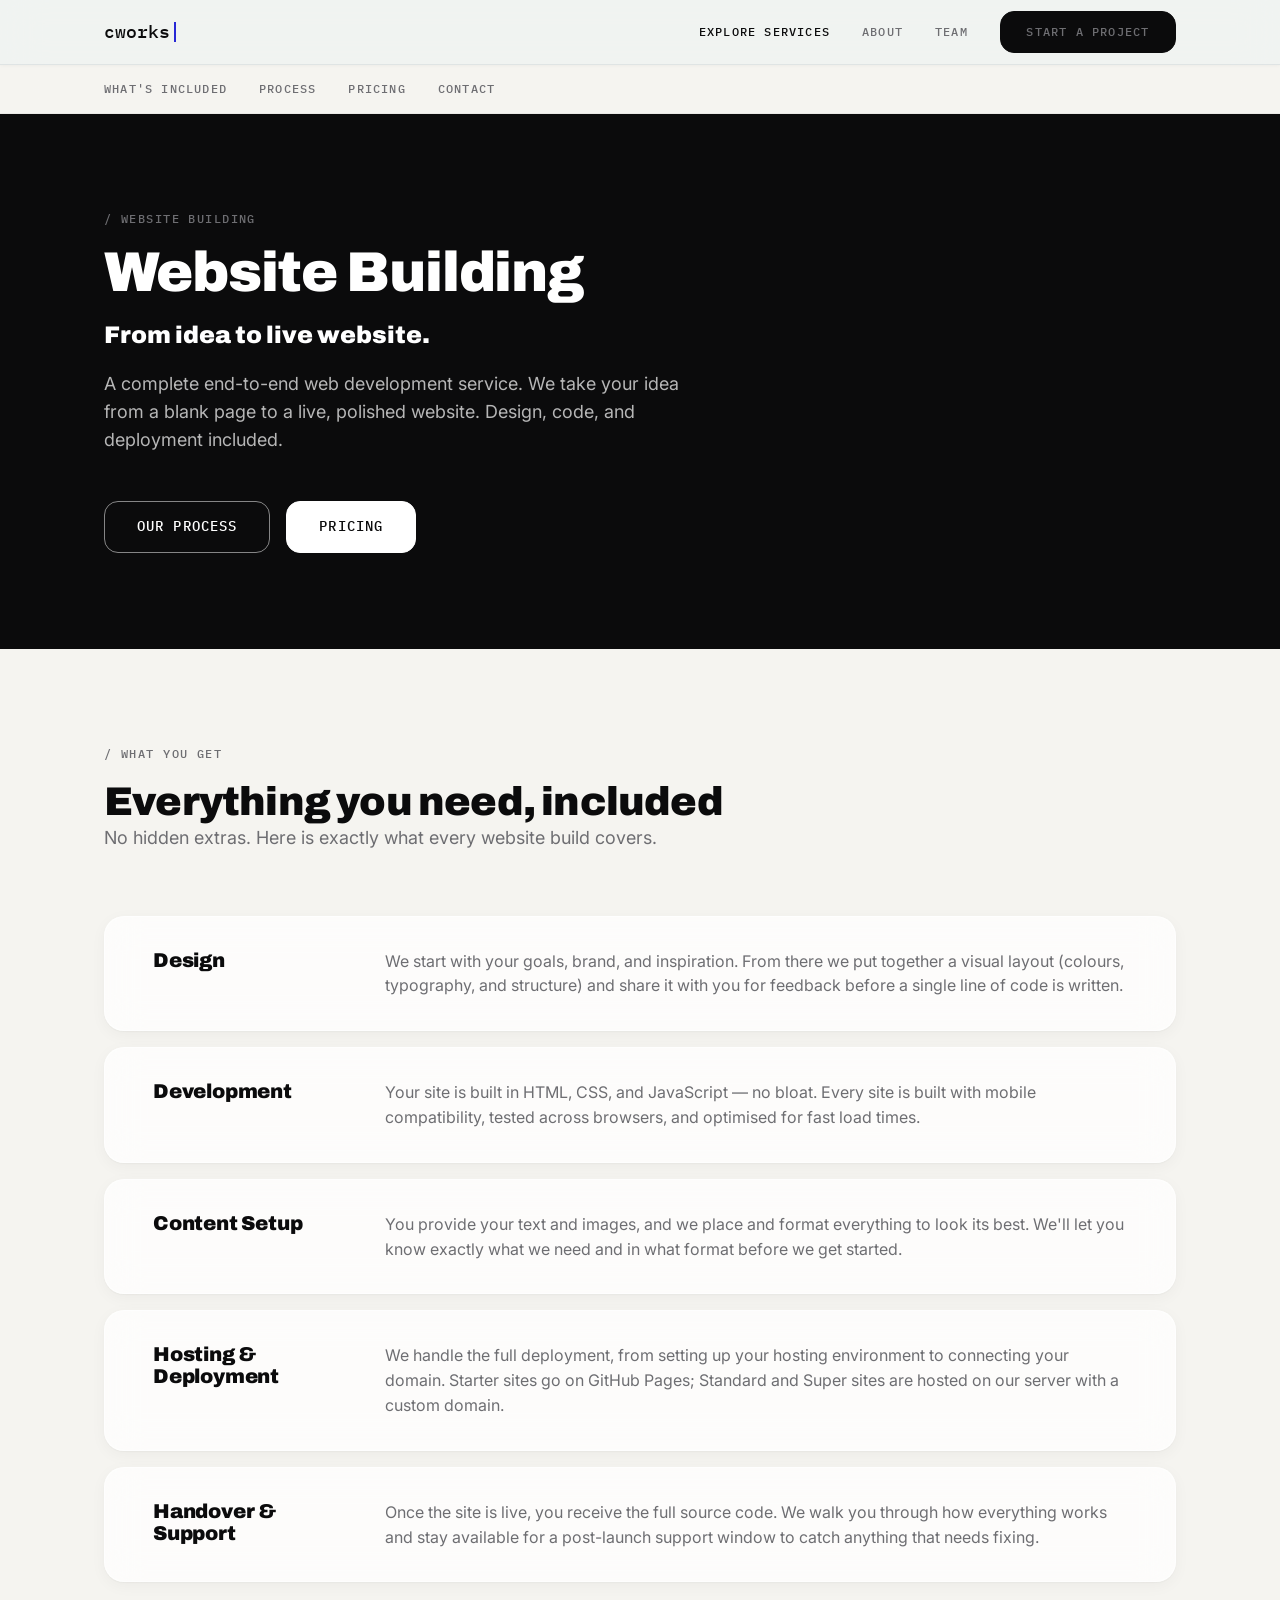
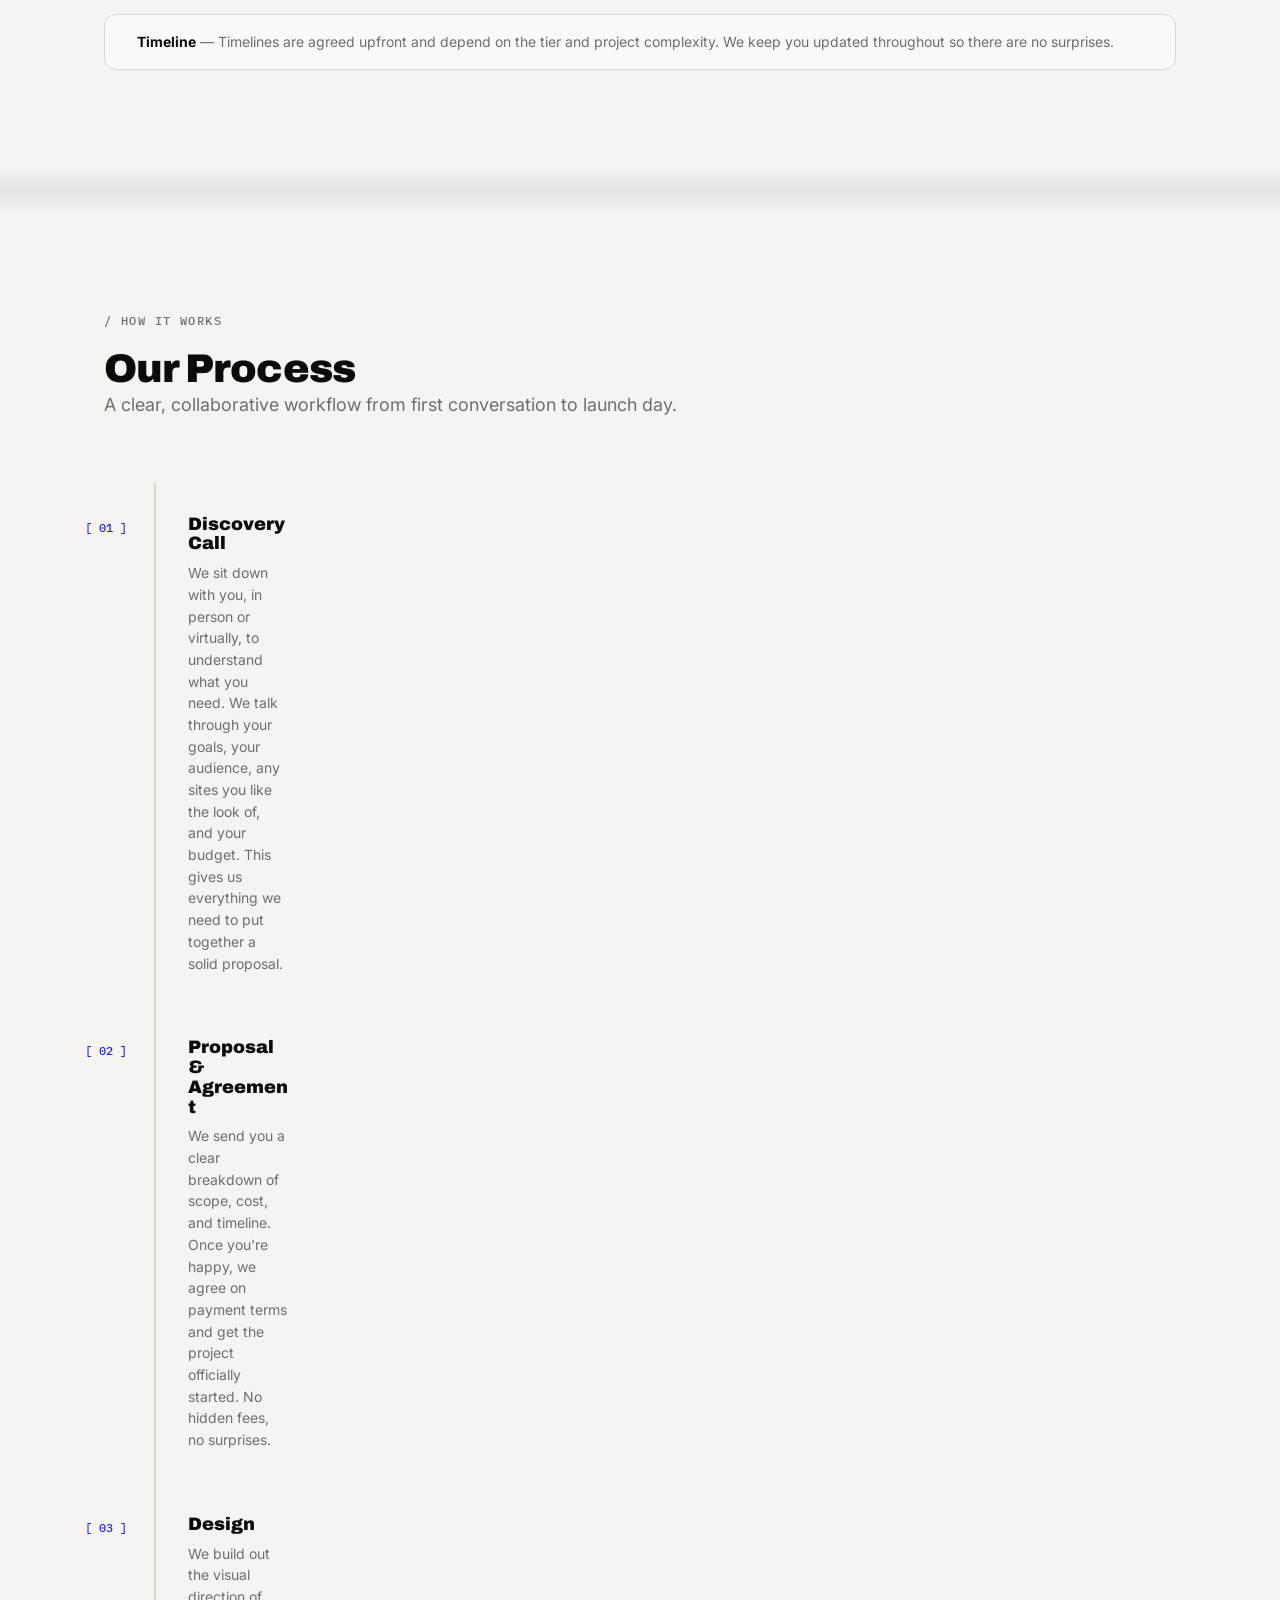
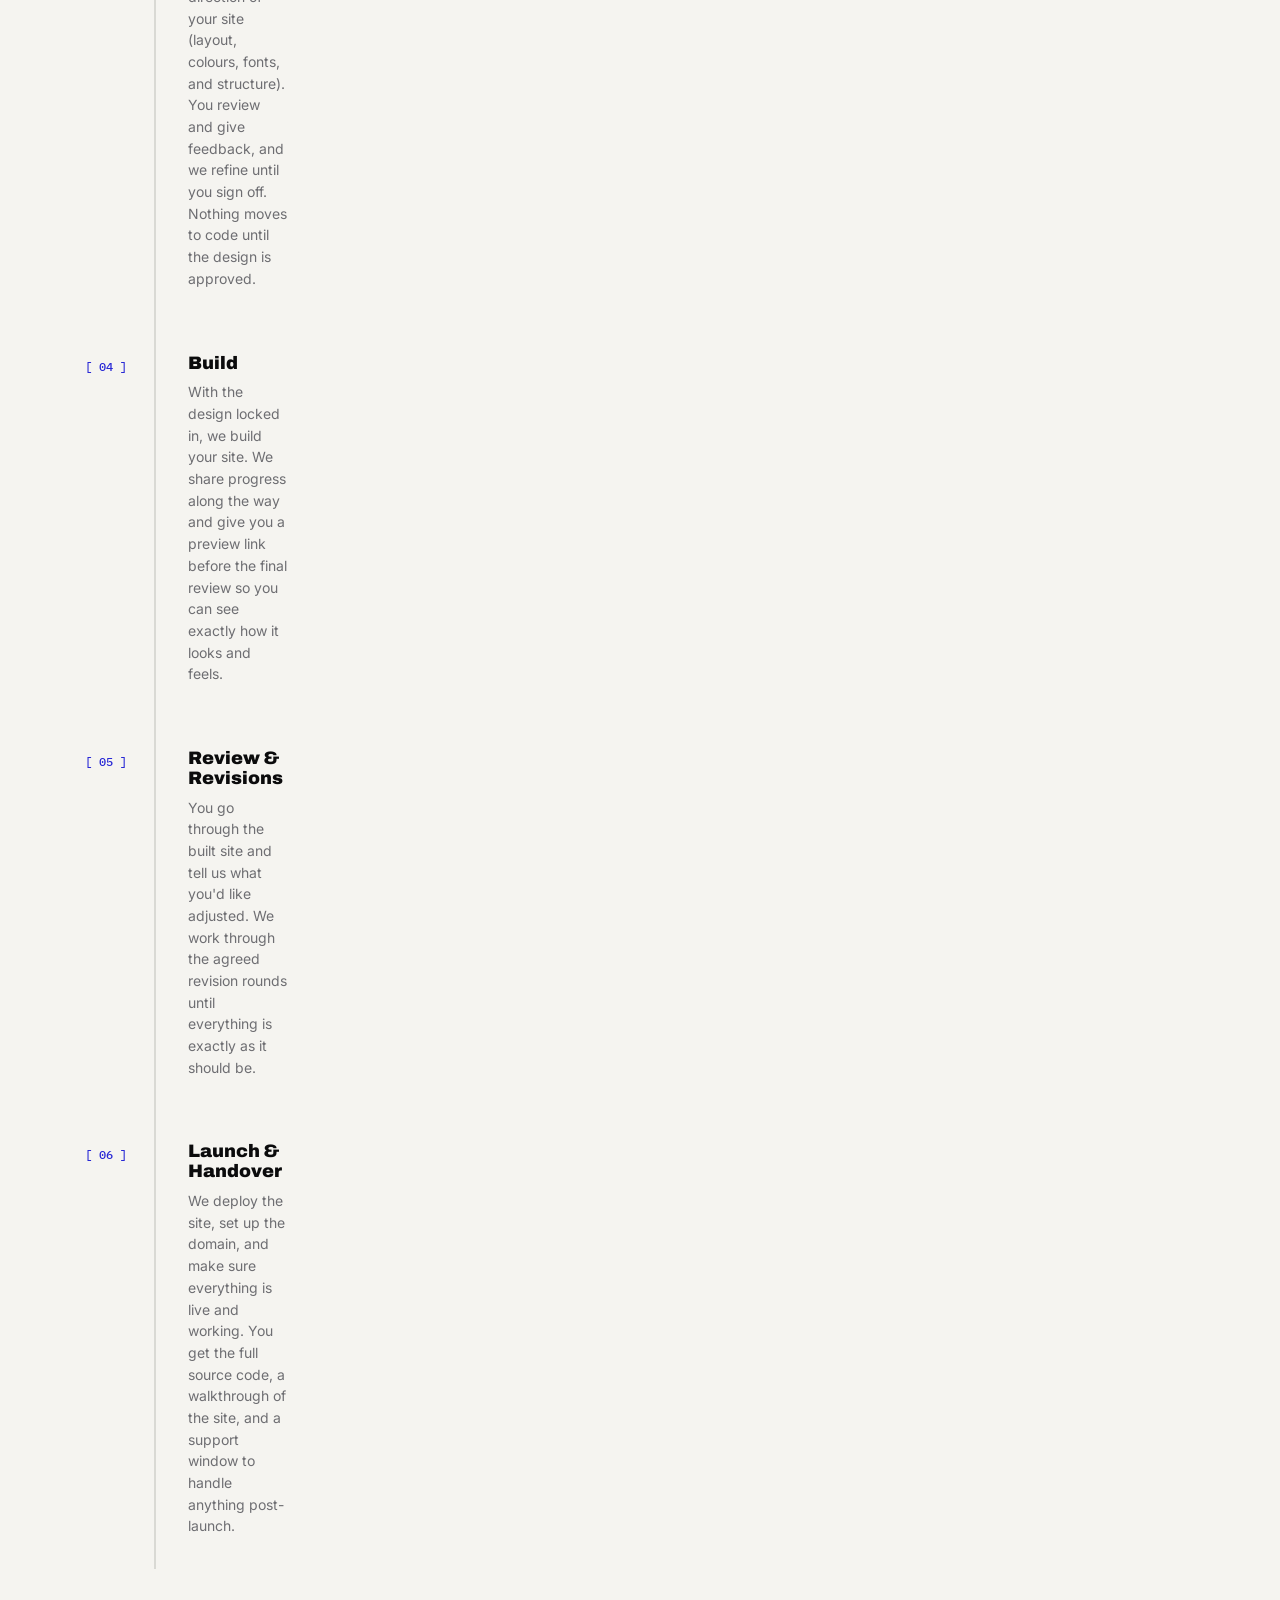
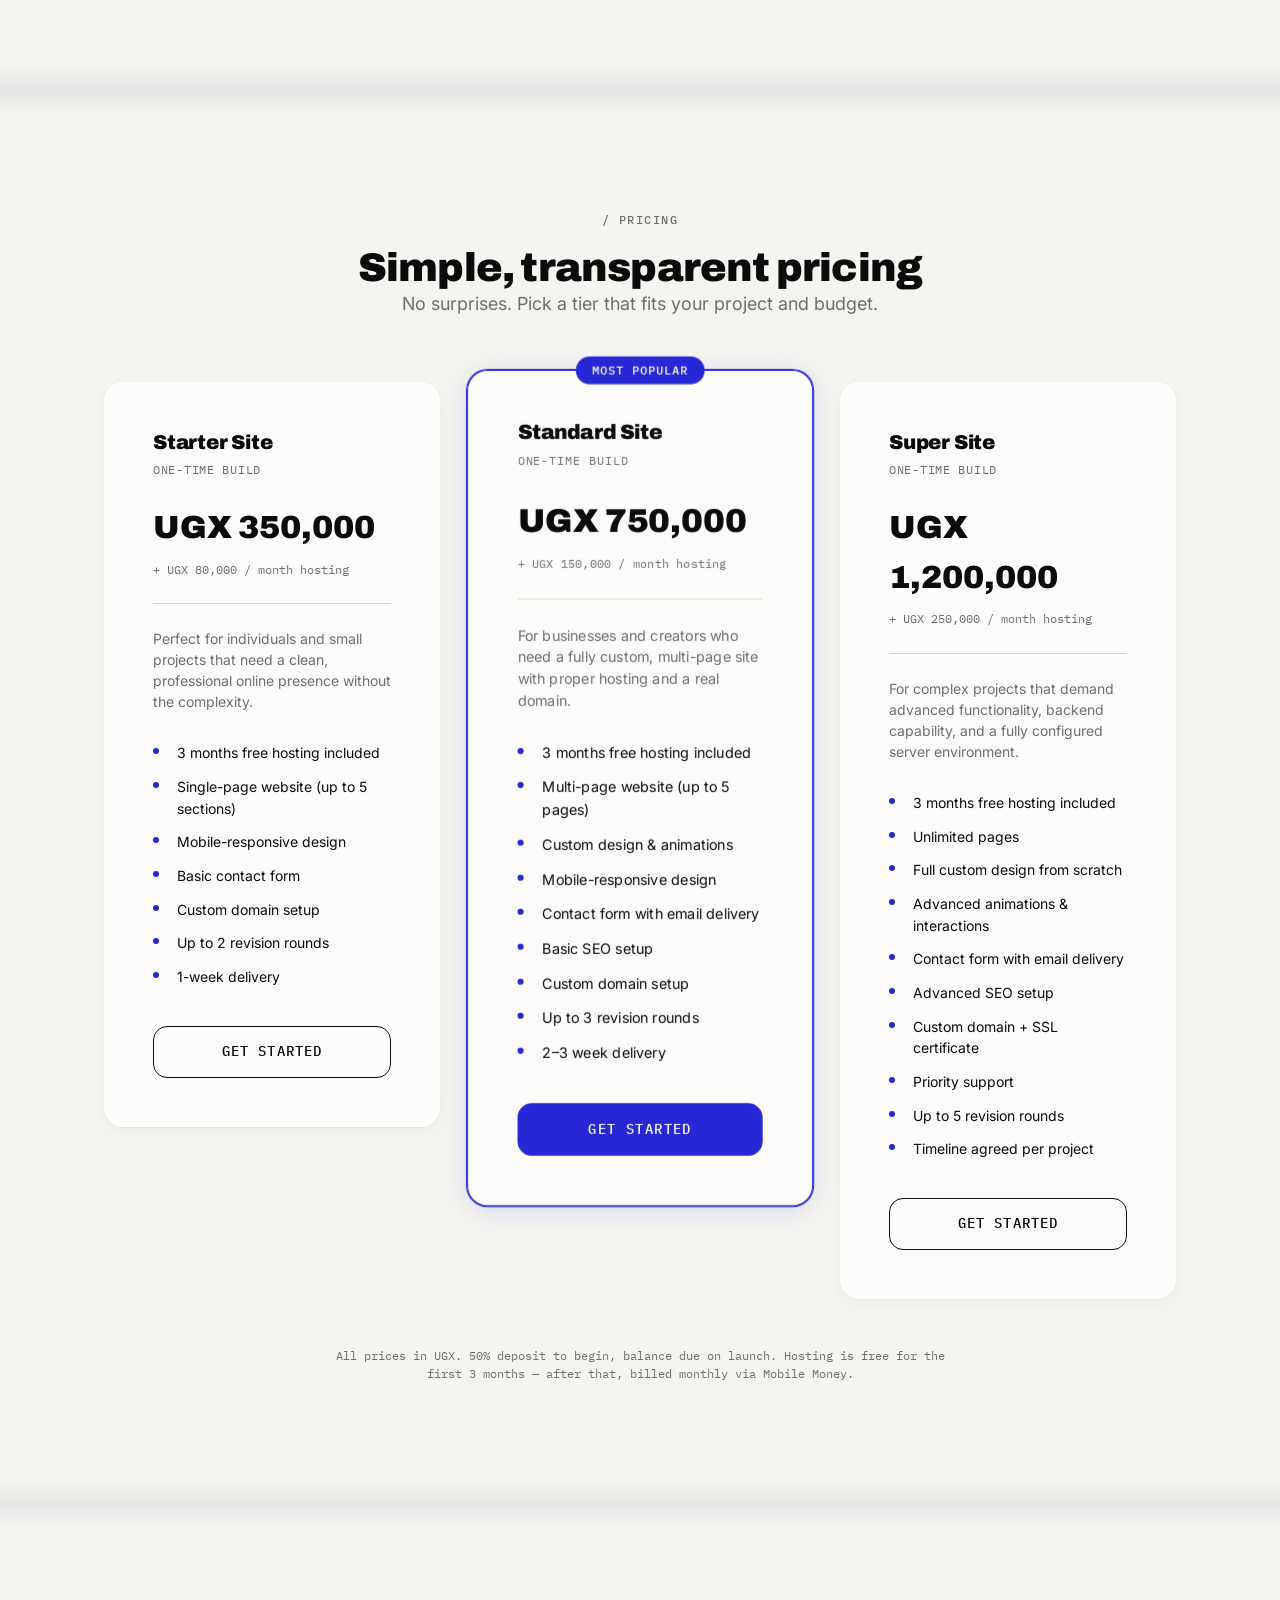
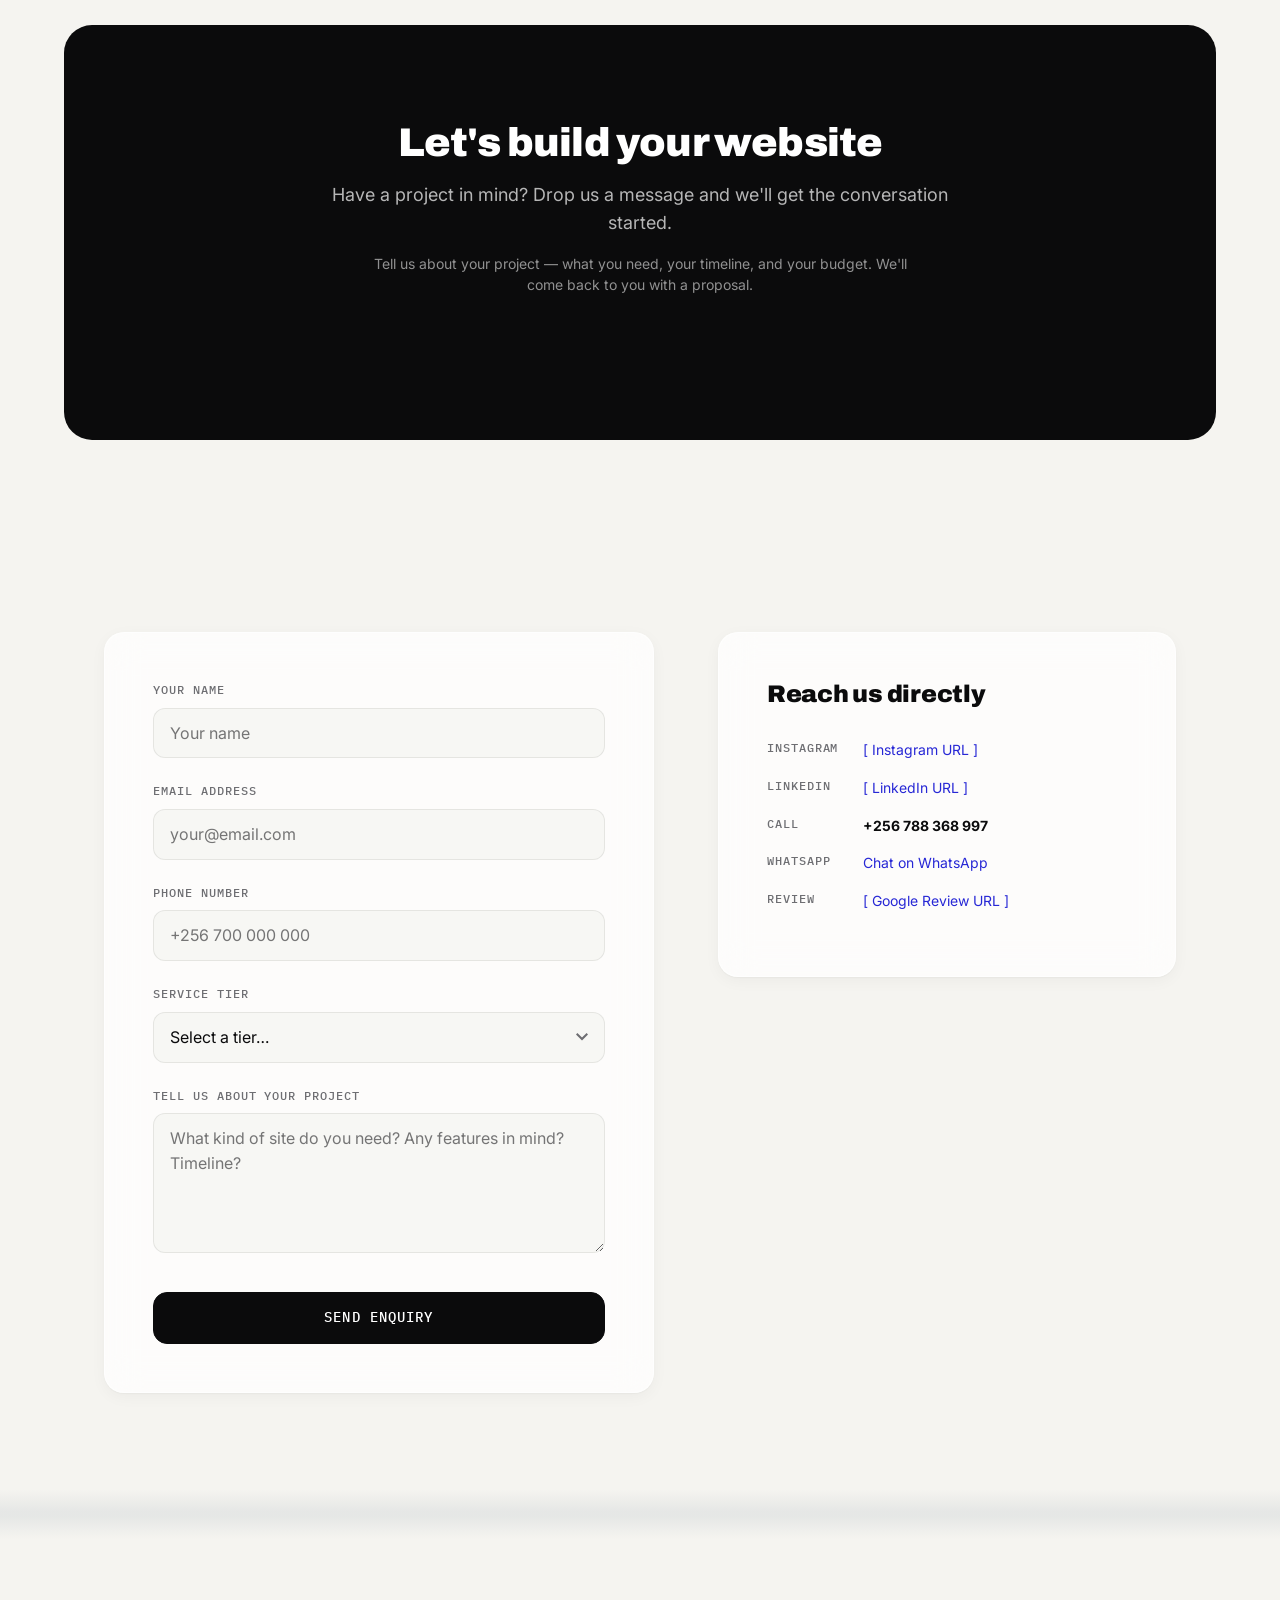
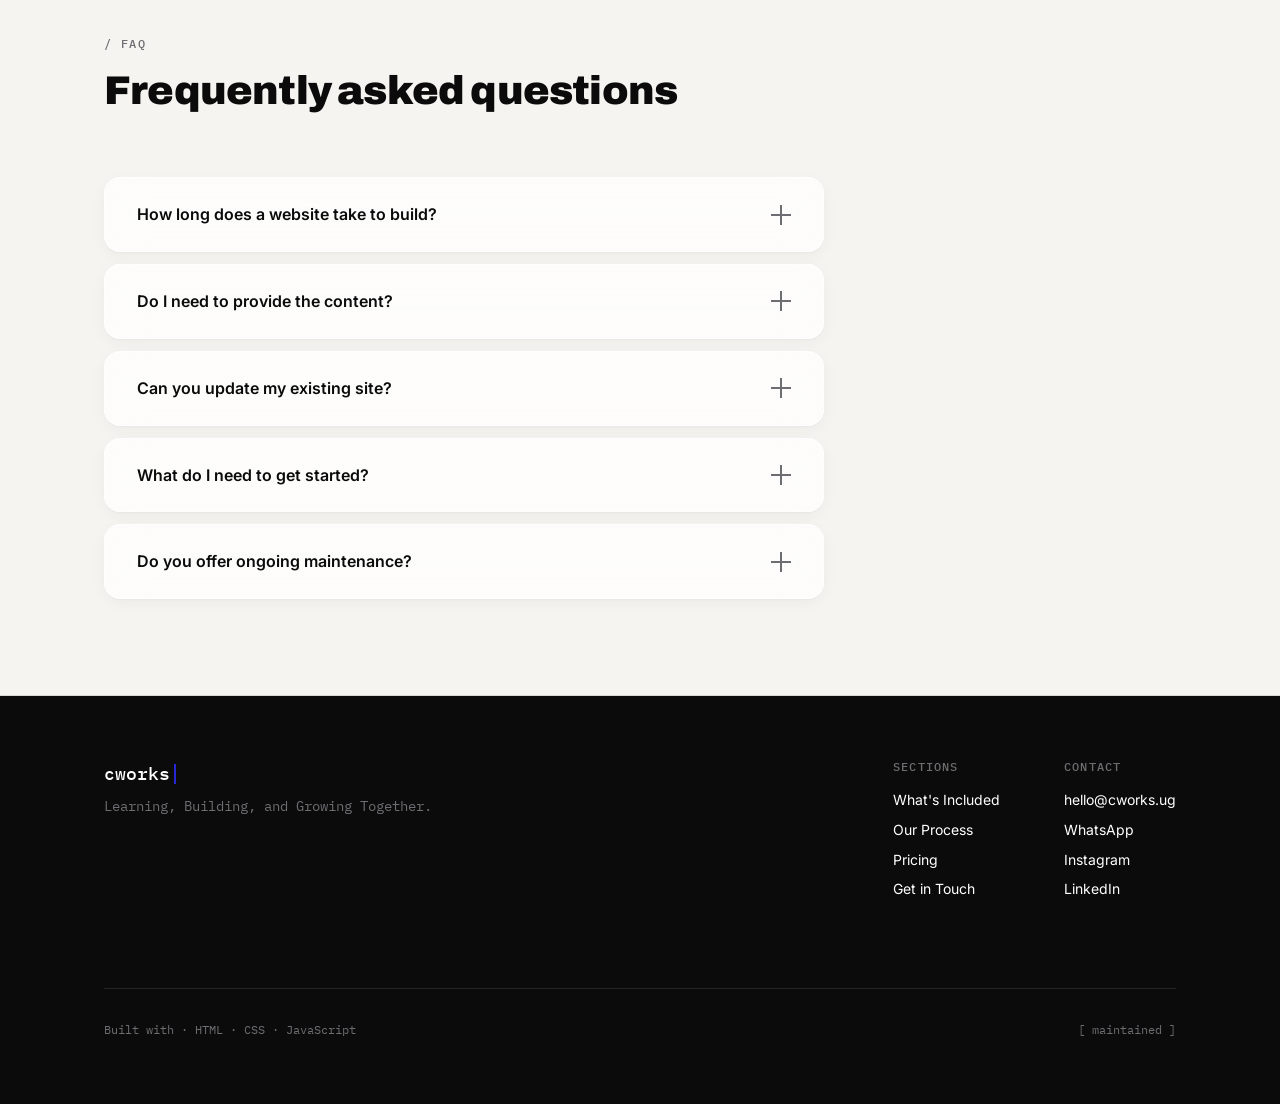
==== explore-services.html @ 01be8f18 "Add files via upload" ====
<!DOCTYPE html>
<html lang="en">
<head>
  <meta charset="UTF-8">
  <meta name="viewport" content="width=device-width, initial-scale=1.0">
  <meta name="description" content="CWORKS — End-to-end website building. Design, code, and deployment included.">
  <title>Explore Services — CWORKS</title>

  <link rel="icon" type="image/x-icon" href="favicon.ico">

  <link rel="stylesheet" href="assets/css/variables.css">
  <link rel="stylesheet" href="assets/css/reset.css">
  <link rel="stylesheet" href="assets/css/global.css">
  <link rel="stylesheet" href="assets/css/explore-services.css">

  <script defer src="assets/js/nav.js"></script>
  <script defer src="assets/js/reveal.js"></script>
  <script defer src="assets/js/contact-form.js"></script>
  <script defer src="assets/js/accordion.js"></script>
  <script defer src="assets/js/pricing-select.js"></script>
</head>
<body>

  <!-- Nav -->
  <header class="site-header" id="top">
    <div class="container">
      <a href="index.html" class="nav-wordmark">
        cworks<span class="cursor"></span>
      </a>
      <button class="mobile-nav-toggle" aria-label="Toggle navigation" aria-expanded="false">
        <span></span>
        <span></span>
        <span></span>
      </button>
      <nav class="nav-links">
        <a href="explore-services.html" class="active">Explore Services</a>
        <a href="index.html#about">About</a>
        <a href="index.html#team">Team</a>
        <a href="index.html#contact" class="btn btn-primary">Start a project</a>
      </nav>
    </div>
  </header>

  <!-- Sub-nav -->
  <nav class="sub-nav" id="sub-nav">
    <div class="container">
      <a href="#whats-included">What's Included</a>
      <a href="#process">Process</a>
      <a href="#pricing">Pricing</a>
      <a href="#contact">Contact</a>
    </div>
  </nav>

  <!-- ==================== -->
  <!--  A — Hero             -->
  <!-- ==================== -->
  <section class="hero-explore reveal" id="hero">
    <div class="container">
      <span class="eyebrow">/ website building</span>
      <h1>Website Building</h1>
      <p class="hero-subtitle">From idea to live website.</p>
      <p class="hero-body">A complete end-to-end web development service. We take your idea from a blank page to a live, polished website. Design, code, and deployment included.</p>
      <div class="btn-group">
        <a href="#process" class="btn btn-outline btn-large" style="border-color: rgba(255,255,255,0.5); color: #fff;">Our Process</a>
        <a href="#pricing" class="btn btn-white btn-large">Pricing</a>
      </div>
    </div>
  </section>

  <!-- ==================== -->
  <!--  B — What's Included  -->
  <!-- ==================== -->
  <section class="section reveal" id="whats-included">
    <div class="container">
      <div class="section-header">
        <span class="eyebrow">/ what you get</span>
        <h2>Everything you need, included</h2>
        <p class="subhead">No hidden extras. Here is exactly what every website build covers.</p>
      </div>

      <div class="included-list">
        <div class="included-card">
          <h3>Design</h3>
          <p>We start with your goals, brand, and inspiration. From there we put together a visual layout (colours, typography, and structure) and share it with you for feedback before a single line of code is written.</p>
        </div>
        <div class="included-card">
          <h3>Development</h3>
          <p>Your site is built in HTML, CSS, and JavaScript — no bloat. Every site is built with mobile compatibility, tested across browsers, and optimised for fast load times.</p>
        </div>
        <div class="included-card">
          <h3>Content Setup</h3>
          <p>You provide your text and images, and we place and format everything to look its best. We'll let you know exactly what we need and in what format before we get started.</p>
        </div>
        <div class="included-card">
          <h3>Hosting &amp; Deployment</h3>
          <p>We handle the full deployment, from setting up your hosting environment to connecting your domain. Starter sites go on GitHub Pages; Standard and Super sites are hosted on our server with a custom domain.</p>
        </div>
        <div class="included-card">
          <h3>Handover &amp; Support</h3>
          <p>Once the site is live, you receive the full source code. We walk you through how everything works and stay available for a post-launch support window to catch anything that needs fixing.</p>
        </div>
      </div>

      <div class="timeline-note">
        <p><strong>Timeline</strong> — Timelines are agreed upfront and depend on the tier and project complexity. We keep you updated throughout so there are no surprises.</p>
      </div>
    </div>
  </section>

  <hr class="divider">

  <!-- ==================== -->
  <!--  C — Our Process      -->
  <!-- ==================== -->
  <section class="section reveal" id="process">
    <div class="container">
      <div class="section-header">
        <span class="eyebrow">/ how it works</span>
        <h2>Our Process</h2>
        <p class="subhead">A clear, collaborative workflow from first conversation to launch day.</p>
      </div>

      <div class="timeline">
        <div class="timeline-step">
          <span class="step-marker">[ 01 ]</span>
          <div class="step-content">
            <h4>Discovery Call</h4>
            <p>We sit down with you, in person or virtually, to understand what you need. We talk through your goals, your audience, any sites you like the look of, and your budget. This gives us everything we need to put together a solid proposal.</p>
          </div>
        </div>
        <div class="timeline-step">
          <span class="step-marker">[ 02 ]</span>
          <div class="step-content">
            <h4>Proposal &amp; Agreement</h4>
            <p>We send you a clear breakdown of scope, cost, and timeline. Once you're happy, we agree on payment terms and get the project officially started. No hidden fees, no surprises.</p>
          </div>
        </div>
        <div class="timeline-step">
          <span class="step-marker">[ 03 ]</span>
          <div class="step-content">
            <h4>Design</h4>
            <p>We build out the visual direction of your site (layout, colours, fonts, and structure). You review and give feedback, and we refine until you sign off. Nothing moves to code until the design is approved.</p>
          </div>
        </div>
        <div class="timeline-step">
          <span class="step-marker">[ 04 ]</span>
          <div class="step-content">
            <h4>Build</h4>
            <p>With the design locked in, we build your site. We share progress along the way and give you a preview link before the final review so you can see exactly how it looks and feels.</p>
          </div>
        </div>
        <div class="timeline-step">
          <span class="step-marker">[ 05 ]</span>
          <div class="step-content">
            <h4>Review &amp; Revisions</h4>
            <p>You go through the built site and tell us what you'd like adjusted. We work through the agreed revision rounds until everything is exactly as it should be.</p>
          </div>
        </div>
        <div class="timeline-step">
          <span class="step-marker">[ 06 ]</span>
          <div class="step-content">
            <h4>Launch &amp; Handover</h4>
            <p>We deploy the site, set up the domain, and make sure everything is live and working. You get the full source code, a walkthrough of the site, and a support window to handle anything post-launch.</p>
          </div>
        </div>
      </div>
    </div>
  </section>

  <hr class="divider">

  <!-- ==================== -->
  <!--  D — Pricing          -->
  <!-- ==================== -->
  <section class="section reveal" id="pricing">
    <div class="container">
      <div class="section-header text-center">
        <span class="eyebrow">/ pricing</span>
        <h2>Simple, transparent pricing</h2>
        <p class="subhead" style="margin:0 auto;">No surprises. Pick a tier that fits your project and budget.</p>
      </div>

      <div class="pricing-grid">
        <!-- Starter -->
        <div class="pricing-card">
          <h3>Starter Site</h3>
          <p class="pricing-subtitle">One-time build</p>
          <div class="pricing-price">UGX 350,000</div>
          <div class="pricing-monthly">+ UGX 80,000 / month hosting</div>
          <p class="pricing-desc">Perfect for individuals and small projects that need a clean, professional online presence without the complexity.</p>
          <ul class="pricing-features">
            <li>3 months free hosting included</li>
            <li>Single-page website (up to 5 sections)</li>
            <li>Mobile-responsive design</li>
            <li>Basic contact form</li>
            <li>Custom domain setup</li>
            <li>Up to 2 revision rounds</li>
            <li>1-week delivery</li>
          </ul>
          <a href="#contact" class="btn btn-outline btn-large pricing-btn" data-tier="Starter">Get Started</a>
        </div>

        <!-- Standard (Most Popular) -->
        <div class="pricing-card pricing-card--popular">
          <span class="popular-badge">Most Popular</span>
          <h3>Standard Site</h3>
          <p class="pricing-subtitle">One-time build</p>
          <div class="pricing-price">UGX 750,000</div>
          <div class="pricing-monthly">+ UGX 150,000 / month hosting</div>
          <p class="pricing-desc">For businesses and creators who need a fully custom, multi-page site with proper hosting and a real domain.</p>
          <ul class="pricing-features">
            <li>3 months free hosting included</li>
            <li>Multi-page website (up to 5 pages)</li>
            <li>Custom design &amp; animations</li>
            <li>Mobile-responsive design</li>
            <li>Contact form with email delivery</li>
            <li>Basic SEO setup</li>
            <li>Custom domain setup</li>
            <li>Up to 3 revision rounds</li>
            <li>2&ndash;3 week delivery</li>
          </ul>
          <a href="#contact" class="btn btn-signal btn-large pricing-btn" data-tier="Standard">Get Started</a>
        </div>

        <!-- Super -->
        <div class="pricing-card">
          <h3>Super Site</h3>
          <p class="pricing-subtitle">One-time build</p>
          <div class="pricing-price">UGX 1,200,000</div>
          <div class="pricing-monthly">+ UGX 250,000 / month hosting</div>
          <p class="pricing-desc">For complex projects that demand advanced functionality, backend capability, and a fully configured server environment.</p>
          <ul class="pricing-features">
            <li>3 months free hosting included</li>
            <li>Unlimited pages</li>
            <li>Full custom design from scratch</li>
            <li>Advanced animations &amp; interactions</li>
            <li>Contact form with email delivery</li>
            <li>Advanced SEO setup</li>
            <li>Custom domain + SSL certificate</li>
            <li>Priority support</li>
            <li>Up to 5 revision rounds</li>
            <li>Timeline agreed per project</li>
          </ul>
          <a href="#contact" class="btn btn-outline btn-large pricing-btn" data-tier="Super">Get Started</a>
        </div>
      </div>

      <p class="pricing-footnote">All prices in UGX. 50% deposit to begin, balance due on launch. Hosting is free for the first 3 months — after that, billed monthly via Mobile Money.</p>
    </div>
  </section>

  <hr class="divider">

  <!-- ==================== -->
  <!--  E — CTA + Contact    -->
  <!-- ==================== -->
  <section class="cta-band reveal" id="contact">
    <div class="container">
      <h2>Let's build your website</h2>
      <p class="subhead" style="margin:0 auto var(--space-md);">Have a project in mind? Drop us a message and we'll get the conversation started.</p>
      <p class="cta-supporting" style="color:rgba(255,255,255,0.55);max-width:560px;margin:0 auto var(--space-2xl);font-size:var(--text-sm);">Tell us about your project — what you need, your timeline, and your budget. We'll come back to you with a proposal.</p>
    </div>
  </section>

  <section class="section reveal">
    <div class="container">
      <div class="contact-dual">
        <!-- Form -->
        <!-- TODO: Wire to a real form endpoint (Formspree or custom backend) before launch -->
        <form id="explore-contact-form" class="contact-form" novalidate>
          <div class="form-group">
            <label for="es-name">Your Name</label>
            <input type="text" id="es-name" name="name" required placeholder="Your name">
          </div>
          <div class="form-group">
            <label for="es-email">Email Address</label>
            <input type="email" id="es-email" name="email" required placeholder="your@email.com">
          </div>
          <div class="form-group">
            <label for="es-phone">Phone Number</label>
            <input type="tel" id="es-phone" name="phone" placeholder="+256 700 000 000">
          </div>
          <div class="form-group">
            <label for="es-tier">Service Tier</label>
            <select id="es-tier" name="tier">
              <option value="" disabled selected>Select a tier…</option>
              <option value="Starter">Starter</option>
              <option value="Standard">Standard</option>
              <option value="Super">Super</option>
            </select>
          </div>
          <div class="form-group">
            <label for="es-message">Tell us about your project</label>
            <textarea id="es-message" name="message" required placeholder="What kind of site do you need? Any features in mind? Timeline?"></textarea>
          </div>
          <div class="form-submit">
            <button type="submit" class="btn btn-primary btn-large">Send Enquiry</button>
          </div>
        </form>

        <div id="es-form-success" class="form-success">
          <span class="success-icon">&#10003;</span>
          <h3>Enquiry sent</h3>
          <p>Thanks for reaching out. We'll review your project and get back to you with a proposal within 24 hours.</p>
        </div>

        <!-- Contact list -->
        <aside class="contact-block">
          <h3>Reach us directly</h3>

          <div class="contact-detail">
            <span class="detail-label">Instagram</span>
            <span class="detail-value"><a href="#">[ Instagram URL ]</a></span>
          </div>
          <div class="contact-detail">
            <span class="detail-label">LinkedIn</span>
            <span class="detail-value"><a href="#">[ LinkedIn URL ]</a></span>
          </div>
          <div class="contact-detail">
            <span class="detail-label">Call</span>
            <span class="detail-value"><strong>+256 788 368 997</strong></span>
          </div>
          <div class="contact-detail">
            <span class="detail-label">WhatsApp</span>
            <span class="detail-value"><a href="https://wa.me/256788368997" target="_blank" rel="noopener">Chat on WhatsApp</a></span>
          </div>
          <div class="contact-detail">
            <span class="detail-label">Review</span>
            <span class="detail-value"><a href="#">[ Google Review URL ]</a></span>
          </div>
        </aside>
      </div>
    </div>
  </section>

  <hr class="divider">

  <!-- ==================== -->
  <!--  F — FAQ              -->
  <!-- ==================== -->
  <section class="section reveal" id="faq">
    <div class="container">
      <div class="section-header">
        <span class="eyebrow">/ faq</span>
        <h2>Frequently asked questions</h2>
      </div>

      <div class="accordion">
        <div class="accordion-item">
          <button class="accordion-trigger" aria-expanded="false">
            <span>How long does a website take to build?</span>
            <span class="accordion-icon"></span>
          </button>
          <div class="accordion-panel">
            <p>[ answer pending ]</p>
          </div>
        </div>
        <div class="accordion-item">
          <button class="accordion-trigger" aria-expanded="false">
            <span>Do I need to provide the content?</span>
            <span class="accordion-icon"></span>
          </button>
          <div class="accordion-panel">
            <p>[ answer pending ]</p>
          </div>
        </div>
        <div class="accordion-item">
          <button class="accordion-trigger" aria-expanded="false">
            <span>Can you update my existing site?</span>
            <span class="accordion-icon"></span>
          </button>
          <div class="accordion-panel">
            <p>[ answer pending ]</p>
          </div>
        </div>
        <div class="accordion-item">
          <button class="accordion-trigger" aria-expanded="false">
            <span>What do I need to get started?</span>
            <span class="accordion-icon"></span>
          </button>
          <div class="accordion-panel">
            <p>[ answer pending ]</p>
          </div>
        </div>
        <div class="accordion-item">
          <button class="accordion-trigger" aria-expanded="false">
            <span>Do you offer ongoing maintenance?</span>
            <span class="accordion-icon"></span>
          </button>
          <div class="accordion-panel">
            <p>[ answer pending ]</p>
          </div>
        </div>
      </div>
    </div>
  </section>

  <!-- Footer -->
  <footer class="site-footer">
    <div class="container">
      <div class="footer-brand">
        <a href="index.html" class="nav-wordmark" style="color: var(--white);">
          cworks<span class="cursor"></span>
        </a>
        <p>Learning, Building, and Growing Together.</p>
      </div>
      <div class="footer-links">
        <div class="footer-nav">
          <h4>Sections</h4>
          <a href="#whats-included">What's Included</a>
          <a href="#process">Our Process</a>
          <a href="#pricing">Pricing</a>
          <a href="#contact">Get in Touch</a>
        </div>
        <div class="footer-nav">
          <h4>Contact</h4>
          <a href="mailto:hello@cworks.ug">hello@cworks.ug</a>
          <a href="https://wa.me/256788368997">WhatsApp</a>
          <a href="#">Instagram</a>
          <a href="#">LinkedIn</a>
        </div>
      </div>
      <div class="footer-bottom">
        <span>Built with &middot; HTML &middot; CSS &middot; JavaScript</span>
        <span>[ maintained ]</span>
      </div>
    </div>
  </footer>

</body>
</html>
---- assets/css/variables.css ----
/* === CWORKS Design Tokens === */

:root {
  /* Color */
  --ink: #0B0B0C;
  --paper: #F4F4F1;
  --signal: #2727d5;
  --line: #D9D9D4;
  --mute: #6E6E72;
  --white: #FFFFFF;

  /* Type scale */
  --text-xs: 0.75rem;    /* 12px */
  --text-sm: 0.875rem;   /* 14px */
  --text-base: 1rem;     /* 16px */
  --text-lg: 1.125rem;   /* 18px */
  --text-xl: 1.25rem;    /* 20px */
  --text-2xl: 1.5rem;    /* 24px */
  --text-3xl: 2rem;      /* 32px */
  --text-4xl: 2.5rem;    /* 40px */
  --text-5xl: 3.5rem;    /* 56px */

  /* Spacing */
  --space-xs: 0.5rem;
  --space-sm: 0.75rem;
  --space-md: 1rem;
  --space-lg: 1.5rem;
  --space-xl: 2rem;
  --space-2xl: 3rem;
  --space-3xl: 4rem;
  --space-4xl: 6rem;

  /* Layout */
  --max-width: 1200px;
  --gutter-mobile: 24px;
  --gutter-desktop: 64px;

  /* Type settings */
  --font-display: 'Archivo', 'Archivo Black', sans-serif;
  --font-body: 'Inter', sans-serif;
  --font-mono: 'IBM Plex Mono', monospace;
  --line-height-body: 1.55;
}
---- assets/css/global.css ----
/* === Global Styles — Shared Across All Pages === */

/* --- Google Fonts --- */
@import url('https://fonts.googleapis.com/css2?family=Archivo:ital,wght@0,400;0,700;0,900;1,400&family=IBM+Plex+Mono:wght@400;500&family=Inter:ital,opsz,wght@0,14..32,400;0,14..32,500;0,14..32,600;1,14..32,400&family=Roboto+Flex:opsz,wdth,wght@8..144,25..151,100..1000&display=swap');

body {
  font-family: var(--font-body);
  font-size: var(--text-base);
  color: var(--ink);
  background-color: #F5F4F0;
}

/* --- Typography --- */
h1 {
  font-family: var(--font-display);
  font-weight: 900;
  font-size: var(--text-5xl);
  letter-spacing: -0.02em;
  line-height: 1.0;
}

h2 {
  font-family: var(--font-display);
  font-weight: 900;
  font-size: var(--text-4xl);
  letter-spacing: -0.02em;
}

h3 {
  font-family: var(--font-display);
  font-weight: 900;
  font-size: var(--text-2xl);
  letter-spacing: -0.01em;
}

.eyebrow {
  font-family: var(--font-mono);
  font-size: var(--text-xs);
  font-weight: 500;
  text-transform: uppercase;
  letter-spacing: 0.12em;
  color: var(--mute);
  display: block;
  margin-bottom: var(--space-md);
}

.subhead {
  font-size: var(--text-lg);
  color: var(--mute);
  max-width: 640px;
}

/* --- Grid --- */
.container {
  width: 100%;
  max-width: var(--max-width);
  margin: 0 auto;
  padding: 0 var(--gutter-mobile);
}

@media (min-width: 768px) {
  .container {
    padding: 0 var(--gutter-desktop);
  }
}

/* --- Grid system (12-col) --- */
.grid {
  display: grid;
  grid-template-columns: repeat(12, 1fr);
  gap: var(--space-lg);
}

/* --- Nav --- */
.site-header {
  position: sticky;
  top: 0;
  z-index: 100;
  background: rgba(238, 242, 243, 0.7);
  backdrop-filter: blur(20px) saturate(180%);
  -webkit-backdrop-filter: blur(20px) saturate(180%);
  border-bottom: 1px solid rgba(142, 158, 171, 0.18);
  box-shadow: 0 1px 3px rgba(0,0,0,0.03);
}

.site-header .container {
  display: flex;
  align-items: center;
  justify-content: space-between;
  height: 64px;
}

.nav-wordmark {
  font-family: var(--font-mono);
  font-size: var(--text-lg);
  font-weight: 500;
  color: var(--ink);
  display: flex;
  align-items: center;
  gap: 2px;
}

.nav-wordmark .cursor {
  display: inline-block;
  width: 2px;
  height: 1.1em;
  background: var(--signal);
  margin-left: 2px;
  animation: blink 1s step-end infinite;
}

@keyframes blink {
  0%, 100% { opacity: 1; }
  50% { opacity: 0; }
}

.nav-links {
  display: flex;
  align-items: center;
  gap: var(--space-xl);
}

.nav-links a {
  font-family: var(--font-mono);
  font-size: var(--text-xs);
  font-weight: 500;
  text-transform: uppercase;
  letter-spacing: 0.1em;
  color: var(--mute);
  transition: color 0.15s;
}

.nav-links a:hover,
.nav-links a.active {
  color: var(--ink);
}

/* --- Buttons --- */
.btn {
  display: inline-flex;
  align-items: center;
  justify-content: center;
  padding: 0.7rem 1.6rem;
  font-family: var(--font-mono);
  font-size: var(--text-xs);
  font-weight: 500;
  text-transform: uppercase;
  letter-spacing: 0.08em;
  border: 1px solid transparent;
  border-radius: 14px;
  transition:
    background 0.25s ease,
    color 0.25s ease,
    border-color 0.25s ease,
    transform 0.25s cubic-bezier(0.25, 0.1, 0.25, 1),
    box-shadow 0.25s ease;
  white-space: nowrap;
}

.btn:hover {
  transform: translateY(-1px);
  box-shadow: 0 4px 16px rgba(0,0,0,0.1);
}

.btn:active {
  transform: translateY(0);
  box-shadow: 0 1px 4px rgba(0,0,0,0.08);
}

.btn-primary {
  background: var(--ink);
  color: var(--white);
  border-color: var(--ink);
}

.btn-primary:hover {
  background: var(--signal);
  border-color: var(--signal);
}

.btn-outline {
  background: transparent;
  color: var(--ink);
  border-color: var(--ink);
}

.btn-outline:hover {
  background: var(--ink);
  color: var(--white);
}

.btn-signal {
  background: var(--signal);
  color: var(--white);
  border-color: var(--signal);
}

.btn-signal:hover {
  background: var(--ink);
  border-color: var(--ink);
}

.btn-white {
  background: var(--white);
  color: var(--ink);
  border-color: var(--white);
}

.btn-white:hover {
  background: transparent;
  color: var(--white);
  border-color: var(--white);
}

.btn-large {
  padding: 0.875rem 2rem;
  font-size: var(--text-sm);
}

/* --- Cards --- */
.card {
  background: rgba(255,255,255,0.75);
  backdrop-filter: blur(18px);
  -webkit-backdrop-filter: blur(18px);
  border: 1px solid rgba(255,255,255,0.55);
  border-radius: 20px;
  padding: var(--space-2xl);
  box-shadow:
    0 1px 2px rgba(0,0,0,0.04),
    0 4px 16px rgba(0,0,0,0.04);
  transition:
    border-color 0.3s ease,
    box-shadow 0.3s ease,
    transform 0.3s cubic-bezier(0.25, 0.1, 0.25, 1),
    background 0.3s ease;
}

.card:hover {
  background: rgba(255,255,255,0.9);
  border-color: var(--signal);
  box-shadow:
    0 2px 4px rgba(0,0,0,0.06),
    0 8px 28px rgba(0,0,0,0.08);
  transform: translateY(-3px);
}

/* --- Section spacing --- */
.section {
  padding: var(--space-4xl) 0;
}

.section-header {
  margin-bottom: var(--space-3xl);
}

/* --- Dividers --- */
.divider {
  border: none;
  margin: 0;
  height: 50px;
  background:
    linear-gradient(
      to bottom,
      rgba(142, 158, 171, 0) 0%,
      rgba(142, 158, 171, 0.15) 45%,
      rgba(142, 158, 171, 0.15) 55%,
      rgba(142, 158, 171, 0) 100%
    );
}

/* --- Footer --- */
.site-footer {
  border-top: 1px solid var(--line);
  padding: var(--space-3xl) 0;
  background: var(--ink);
  color: var(--white);
}

.site-footer .container {
  display: flex;
  flex-wrap: wrap;
  justify-content: space-between;
  gap: var(--space-2xl);
}

.footer-brand p {
  font-family: var(--font-mono);
  font-size: var(--text-sm);
  color: var(--mute);
  margin-top: var(--space-xs);
}

.footer-links {
  display: flex;
  gap: var(--space-3xl);
  flex-wrap: wrap;
}

.footer-nav h4 {
  font-family: var(--font-mono);
  font-size: var(--text-xs);
  font-weight: 500;
  text-transform: uppercase;
  letter-spacing: 0.1em;
  color: var(--mute);
  margin-bottom: var(--space-md);
}

.footer-nav a {
  display: block;
  font-size: var(--text-sm);
  color: var(--white);
  margin-bottom: var(--space-xs);
  transition: color 0.15s;
}

.footer-nav a:hover {
  color: var(--signal);
}

.footer-bottom {
  width: 100%;
  margin-top: var(--space-xl);
  padding-top: var(--space-xl);
  border-top: 1px solid rgba(255,255,255,0.1);
  font-family: var(--font-mono);
  font-size: var(--text-xs);
  color: var(--mute);
  display: flex;
  justify-content: space-between;
  flex-wrap: wrap;
  gap: var(--space-sm);
}

/* --- Mobile Nav --- */
.mobile-nav-toggle {
  display: none;
  flex-direction: column;
  gap: 5px;
  padding: var(--space-xs);
  cursor: pointer;
  background: none;
  border: none;
}

.mobile-nav-toggle span {
  display: block;
  width: 24px;
  height: 2px;
  background: var(--ink);
  transition: transform 0.2s, opacity 0.2s;
}

@media (max-width: 767px) {
  .mobile-nav-toggle {
    display: flex;
    z-index: 101;
  }

  .nav-links {
    position: fixed;
    inset: 0;
    flex-direction: column;
    justify-content: center;
    background: rgba(238, 242, 243, 0.92);
    backdrop-filter: blur(24px);
    -webkit-backdrop-filter: blur(24px);
    gap: var(--space-2xl);
    opacity: 0;
    pointer-events: none;
    transition: opacity 0.35s ease;
  }

  .nav-links.open {
    opacity: 1;
    pointer-events: auto;
  }

  .nav-links a {
    font-size: var(--text-base);
  }

  h1 { font-size: var(--text-3xl); }
  h2 { font-size: var(--text-2xl); }
}

/* --- Scroll Reveal --- */
.reveal {
  opacity: 0;
  transform: translateY(24px);
  transition: opacity 0.5s ease, transform 0.5s ease;
}

.reveal.visible {
  opacity: 1;
  transform: translateY(0);
}

@media (prefers-reduced-motion: reduce) {
  .reveal {
    opacity: 1;
    transform: none;
    transition: none;
  }

  .nav-wordmark .cursor {
    animation: none;
  }
}

/* --- Utility --- */
.text-center { text-align: center; }
.mt-sm { margin-top: var(--space-sm); }
.mt-md { margin-top: var(--space-md); }
.mt-lg { margin-top: var(--space-lg); }
.mt-xl { margin-top: var(--space-xl); }
.mt-2xl { margin-top: var(--space-2xl); }
.gap-sm { gap: var(--space-sm); }
.gap-md { gap: var(--space-md); }
.gap-lg { gap: var(--space-lg); }

/* --- Status tag --- */
.status-tag {
  display: inline-flex;
  align-items: center;
  gap: 6px;
  font-family: var(--font-mono);
  font-size: var(--text-xs);
  color: var(--signal);
}

.status-tag::before {
  content: '';
  width: 6px;
  height: 6px;
  border-radius: 50%;
  background: var(--signal);
  animation: pulse-dot 2s ease-in-out infinite;
}

@keyframes pulse-dot {
  0%, 100% { opacity: 1; }
  50% { opacity: 0.4; }
}

@media (prefers-reduced-motion: reduce) {
  .status-tag::before {
    animation: none;
  }
}

/* --- Link arrows --- */
.link-arrow {
  font-family: var(--font-mono);
  font-size: var(--text-xs);
  font-weight: 500;
  text-transform: uppercase;
  letter-spacing: 0.08em;
  color: var(--signal);
  display: inline-flex;
  align-items: center;
  gap: 4px;
  transition: gap 0.2s;
}

.link-arrow:hover {
  gap: 8px;
}
---- assets/css/explore-services.css ----
/* === Explore Services Page Styles === */

/* Hero — ink panel */
.hero-explore {
  background: var(--ink);
  color: var(--white);
  padding: var(--space-4xl) 0;
  min-height: 50vh;
  display: flex;
  align-items: center;
}

.hero-explore .eyebrow {
  color: var(--mute);
}

.hero-explore h1 {
  max-width: 800px;
  margin-bottom: var(--space-md);
}

.hero-subtitle {
  font-family: var(--font-display);
  font-weight: 900;
  font-size: var(--text-2xl);
  margin-bottom: var(--space-md);
  color: var(--white);
}

.hero-body {
  font-size: var(--text-lg);
  color: rgba(255,255,255,0.7);
  max-width: 600px;
  margin-bottom: var(--space-2xl);
  line-height: 1.55;
}

.hero-explore .btn-group {
  display: flex;
  gap: var(--space-md);
  flex-wrap: wrap;
}

/* --- Sub-nav --- */
.sub-nav {
  position: sticky;
  top: 64px;
  z-index: 99;
  background: rgba(245, 244, 240, 0.8);
  backdrop-filter: blur(16px);
  -webkit-backdrop-filter: blur(16px);
  border-bottom: 1px solid rgba(217, 217, 212, 0.4);
}

.sub-nav .container {
  display: flex;
  gap: var(--space-xl);
  height: 48px;
  align-items: center;
  overflow-x: auto;
}

.sub-nav a {
  font-family: var(--font-mono);
  font-size: var(--text-xs);
  font-weight: 500;
  text-transform: uppercase;
  letter-spacing: 0.1em;
  color: var(--mute);
  white-space: nowrap;
  transition: color 0.15s;
}

.sub-nav a:hover,
.sub-nav a.active-section {
  color: var(--signal);
}

/* --- What's Included --- */
.included-list {
  display: flex;
  flex-direction: column;
  gap: var(--space-md);
}

.included-card {
  background: rgba(255,255,255,0.75);
  backdrop-filter: blur(18px);
  -webkit-backdrop-filter: blur(18px);
  border: 1px solid rgba(255,255,255,0.55);
  border-radius: 20px;
  padding: var(--space-xl) var(--space-2xl);
  box-shadow:
    0 1px 2px rgba(0,0,0,0.04),
    0 4px 16px rgba(0,0,0,0.04);
  transition:
    border-color 0.3s ease,
    box-shadow 0.3s ease,
    transform 0.3s cubic-bezier(0.25, 0.1, 0.25, 1);
  display: grid;
  grid-template-columns: 200px 1fr;
  gap: var(--space-xl);
  align-items: baseline;
}

.included-card:hover {
  border-color: var(--signal);
  box-shadow:
    0 2px 4px rgba(0,0,0,0.06),
    0 8px 28px rgba(0,0,0,0.08);
  transform: translateY(-2px);
}

.included-card h3 {
  font-family: var(--font-display);
  font-weight: 900;
  font-size: var(--text-xl);
  margin-bottom: 0;
  flex-shrink: 0;
}

.included-card p {
  color: var(--mute);
  line-height: 1.55;
}

.timeline-note {
  margin-top: var(--space-xl);
  background: rgba(255,255,255,0.5);
  border: 1px solid var(--line);
  border-radius: 12px;
  padding: var(--space-md) var(--space-xl);
  font-size: var(--text-sm);
  color: var(--mute);
}

.timeline-note strong {
  color: var(--ink);
}

/* --- Timeline (Process) --- */
.timeline {
  display: flex;
  flex-direction: column;
  gap: 0;
  position: relative;
}

.timeline-step {
  display: grid;
  grid-template-columns: 100px 1fr;
  gap: var(--space-xl);
  padding: var(--space-xl) 0;
  border-left: 2px solid var(--line);
  padding-left: var(--space-xl);
  margin-left: 50px;
  position: relative;
  transition: border-color 0.25s ease;
}

.timeline-step:hover {
  border-color: var(--signal);
}

.timeline-step .step-marker {
  position: absolute;
  left: -50px;
  top: var(--space-xl);
  transform: translateX(-50%);
  font-family: var(--font-mono);
  font-size: var(--text-xs);
  font-weight: 500;
  color: var(--signal);
  background: #F5F4F0;
  padding: 4px 8px;
}

.step-content h4 {
  font-family: var(--font-display);
  font-weight: 900;
  font-size: var(--text-lg);
  margin-bottom: var(--space-xs);
}

.step-content p {
  color: var(--mute);
  font-size: var(--text-sm);
  line-height: 1.55;
}

/* --- Pricing --- */
.pricing-grid {
  display: grid;
  grid-template-columns: repeat(3, 1fr);
  gap: var(--space-xl);
  align-items: start;
}

.pricing-card {
  background: rgba(255,255,255,0.75);
  backdrop-filter: blur(18px);
  -webkit-backdrop-filter: blur(18px);
  border: 1px solid rgba(255,255,255,0.55);
  border-radius: 20px;
  padding: var(--space-2xl);
  box-shadow:
    0 1px 2px rgba(0,0,0,0.04),
    0 4px 16px rgba(0,0,0,0.04);
  display: flex;
  flex-direction: column;
  position: relative;
}

.pricing-card--popular {
  border-color: var(--signal);
  box-shadow:
    0 0 0 1px var(--signal),
    0 4px 24px rgba(39, 39, 213, 0.15);
  transform: scale(1.03);
}

.popular-badge {
  position: absolute;
  top: -14px;
  left: 50%;
  transform: translateX(-50%);
  background: var(--signal);
  color: var(--white);
  font-family: var(--font-mono);
  font-size: var(--text-xs);
  font-weight: 500;
  text-transform: uppercase;
  letter-spacing: 0.06em;
  padding: 4px 16px;
  border-radius: 20px;
  white-space: nowrap;
}

.pricing-card h3 {
  font-size: var(--text-xl);
  margin-bottom: var(--space-xs);
}

.pricing-subtitle {
  font-family: var(--font-mono);
  font-size: var(--text-xs);
  color: var(--mute);
  text-transform: uppercase;
  letter-spacing: 0.06em;
  margin-bottom: var(--space-lg);
}

.pricing-price {
  font-family: var(--font-display);
  font-weight: 900;
  font-size: var(--text-3xl);
  color: var(--ink);
  margin-bottom: var(--space-xs);
}

.pricing-monthly {
  font-family: var(--font-mono);
  font-size: var(--text-xs);
  color: var(--mute);
  margin-bottom: var(--space-lg);
  padding-bottom: var(--space-lg);
  border-bottom: 1px solid var(--line);
}

.pricing-desc {
  font-size: var(--text-sm);
  color: var(--mute);
  margin-bottom: var(--space-lg);
  line-height: 1.5;
}

.pricing-features {
  list-style: none;
  margin-bottom: var(--space-xl);
  flex: 1;
}

.pricing-features li {
  font-size: var(--text-sm);
  color: var(--ink);
  padding: 6px 0;
  padding-left: var(--space-lg);
  position: relative;
}

.pricing-features li::before {
  content: '';
  position: absolute;
  left: 0;
  top: 12px;
  width: 6px;
  height: 6px;
  border-radius: 50%;
  background: var(--signal);
}

.pricing-btn {
  width: 100%;
  text-align: center;
}

.pricing-footnote {
  text-align: center;
  font-family: var(--font-mono);
  font-size: var(--text-xs);
  color: var(--mute);
  margin-top: var(--space-2xl);
  max-width: 640px;
  margin-left: auto;
  margin-right: auto;
  line-height: 1.5;
}

/* --- Contact Dual Layout --- */
.contact-dual {
  display: grid;
  grid-template-columns: 1.2fr 1fr;
  gap: var(--space-3xl);
  align-items: start;
}

.contact-block {
  background: rgba(255,255,255,0.75);
  backdrop-filter: blur(18px);
  -webkit-backdrop-filter: blur(18px);
  border: 1px solid rgba(255,255,255,0.55);
  border-radius: 20px;
  padding: var(--space-2xl);
  box-shadow:
    0 1px 2px rgba(0,0,0,0.04),
    0 4px 16px rgba(0,0,0,0.04);
}

.contact-block h3 {
  margin-bottom: var(--space-xl);
}

.contact-block .contact-detail {
  display: flex;
  gap: var(--space-md);
  margin-bottom: var(--space-md);
}

.contact-block .detail-label {
  font-family: var(--font-mono);
  font-size: var(--text-xs);
  font-weight: 500;
  text-transform: uppercase;
  letter-spacing: 0.08em;
  color: var(--mute);
  min-width: 80px;
}

.contact-block .detail-value {
  font-size: var(--text-sm);
  color: var(--ink);
}

.contact-block .detail-value a {
  color: var(--signal);
}

.contact-block .detail-value a:hover {
  text-decoration: underline;
}

/* --- Form (shared with contact-form.js) --- */
.contact-form {
  background: rgba(255,255,255,0.75);
  backdrop-filter: blur(18px);
  -webkit-backdrop-filter: blur(18px);
  border: 1px solid rgba(255,255,255,0.55);
  border-radius: 20px;
  padding: var(--space-2xl);
  box-shadow:
    0 1px 2px rgba(0,0,0,0.04),
    0 4px 16px rgba(0,0,0,0.04);
}

.form-group {
  margin-bottom: var(--space-lg);
}

.form-group label {
  display: block;
  font-family: var(--font-mono);
  font-size: var(--text-xs);
  font-weight: 500;
  text-transform: uppercase;
  letter-spacing: 0.08em;
  color: var(--mute);
  margin-bottom: var(--space-xs);
}

.form-group input,
.form-group textarea,
.form-group select {
  width: 100%;
  padding: 0.75rem 1rem;
  background: rgba(244, 244, 241, 0.7);
  border: 1px solid rgba(217, 217, 212, 0.6);
  border-radius: 12px;
  font-family: var(--font-body);
  font-size: var(--text-base);
  color: var(--ink);
  transition: border-color 0.25s ease, box-shadow 0.25s ease, background 0.25s ease;
}

.form-group input:focus,
.form-group textarea:focus,
.form-group select:focus {
  outline: none;
  background: rgba(255,255,255,0.9);
  border-color: var(--signal);
  box-shadow: 0 0 0 3px rgba(39, 39, 213, 0.12);
}

.form-group input.input-error,
.form-group textarea.input-error,
.form-group select.input-error {
  border-color: #e03131;
}

.form-group textarea {
  min-height: 140px;
  resize: vertical;
}

.form-group select {
  appearance: none;
  background-image: url("data:image/svg+xml,%3Csvg xmlns='http://www.w3.org/2000/svg' width='12' height='8' viewBox='0 0 12 8'%3E%3Cpath fill='%236E6E72' d='M1.41 0L6 4.58 10.59 0 12 1.41l-6 6-6-6z'/%3E%3C/svg%3E");
  background-repeat: no-repeat;
  background-position: right 1rem center;
  padding-right: 2.5rem;
}

.field-error {
  display: block;
  font-family: var(--font-mono);
  font-size: var(--text-xs);
  color: #e03131;
  margin-top: 4px;
}

.form-submit {
  margin-top: var(--space-xl);
}

.form-submit .btn {
  width: 100%;
}

.form-success {
  display: none;
  background: rgba(255,255,255,0.75);
  backdrop-filter: blur(18px);
  -webkit-backdrop-filter: blur(18px);
  border: 1px solid rgba(255,255,255,0.55);
  border-radius: 20px;
  padding: var(--space-3xl);
  text-align: center;
  box-shadow:
    0 1px 2px rgba(0,0,0,0.04),
    0 4px 16px rgba(0,0,0,0.04);
}

.form-success .success-icon {
  font-size: var(--text-4xl);
  margin-bottom: var(--space-md);
  display: block;
}

.form-success h3 {
  margin-bottom: var(--space-sm);
}

.form-success p {
  color: var(--mute);
}

/* --- Accordion (FAQ) --- */
.accordion {
  max-width: 720px;
  display: flex;
  flex-direction: column;
  gap: var(--space-sm);
}

.accordion-item {
  background: rgba(255,255,255,0.75);
  backdrop-filter: blur(18px);
  -webkit-backdrop-filter: blur(18px);
  border: 1px solid rgba(255,255,255,0.55);
  border-radius: 16px;
  overflow: hidden;
  box-shadow:
    0 1px 2px rgba(0,0,0,0.04),
    0 4px 16px rgba(0,0,0,0.04);
  transition: border-color 0.2s;
}

.accordion-item:hover {
  border-color: var(--line);
}

.accordion-trigger {
  width: 100%;
  display: flex;
  align-items: center;
  justify-content: space-between;
  padding: var(--space-lg) var(--space-xl);
  background: none;
  border: none;
  cursor: pointer;
  font-family: var(--font-body);
  font-size: var(--text-base);
  font-weight: 600;
  color: var(--ink);
  text-align: left;
  gap: var(--space-md);
}

.accordion-trigger:hover {
  color: var(--signal);
}

.accordion-icon {
  width: 20px;
  height: 20px;
  position: relative;
  flex-shrink: 0;
}

.accordion-icon::before,
.accordion-icon::after {
  content: '';
  position: absolute;
  background: var(--mute);
  transition: transform 0.25s ease;
}

.accordion-icon::before {
  top: 9px;
  left: 0;
  width: 20px;
  height: 2px;
}

.accordion-icon::after {
  top: 0;
  left: 9px;
  width: 2px;
  height: 20px;
}

.accordion-item.open .accordion-icon::after {
  transform: rotate(90deg);
}

.accordion-panel {
  max-height: 0;
  overflow: hidden;
  transition: max-height 0.35s ease, padding 0.35s ease;
}

.accordion-item.open .accordion-panel {
  max-height: 300px;
}

.accordion-panel p {
  padding: 0 var(--space-xl) var(--space-lg);
  color: var(--mute);
  font-size: var(--text-sm);
  line-height: 1.6;
  font-style: italic;
}

/* --- CTA band overrides --- */
/* Reuse .cta-band from main.css; this page loads separately so define it here too */
.cta-band {
  background: var(--ink);
  color: var(--white);
  padding: var(--space-4xl) 0;
  text-align: center;
  border-radius: 28px;
  margin: var(--space-4xl) var(--gutter-mobile);
}

@media (min-width: 768px) {
  .cta-band {
    margin: var(--space-4xl) var(--gutter-desktop);
  }
}

.cta-band h2 {
  margin-bottom: var(--space-md);
}

.cta-band .subhead {
  color: rgba(255,255,255,0.7);
  margin: 0 auto var(--space-xl);
}

/* --- Responsive: Tablet --- */
@media (min-width: 768px) and (max-width: 1023px) {
  .pricing-grid {
    grid-template-columns: 1fr;
    max-width: 500px;
    margin: 0 auto;
  }

  .pricing-card--popular {
    transform: none;
  }

  .contact-dual {
    grid-template-columns: 1fr;
  }

  .included-card {
    grid-template-columns: 1fr;
    gap: var(--space-sm);
  }
}

/* --- Responsive: Mobile --- */
@media (max-width: 767px) {
  .hero-explore {
    min-height: auto;
    padding: var(--space-3xl) 0;
  }

  .included-card {
    grid-template-columns: 1fr;
    gap: var(--space-sm);
  }

  .timeline-step {
    grid-template-columns: 1fr;
    padding-left: var(--space-lg);
    margin-left: 30px;
  }

  .timeline-step .step-marker {
    left: -30px;
  }

  .pricing-grid {
    grid-template-columns: 1fr;
  }

  .pricing-card--popular {
    transform: none;
  }

  .contact-dual {
    grid-template-columns: 1fr;
  }

  .cta-band {
    margin: var(--space-3xl) var(--gutter-mobile);
    border-radius: 20px;
  }
}
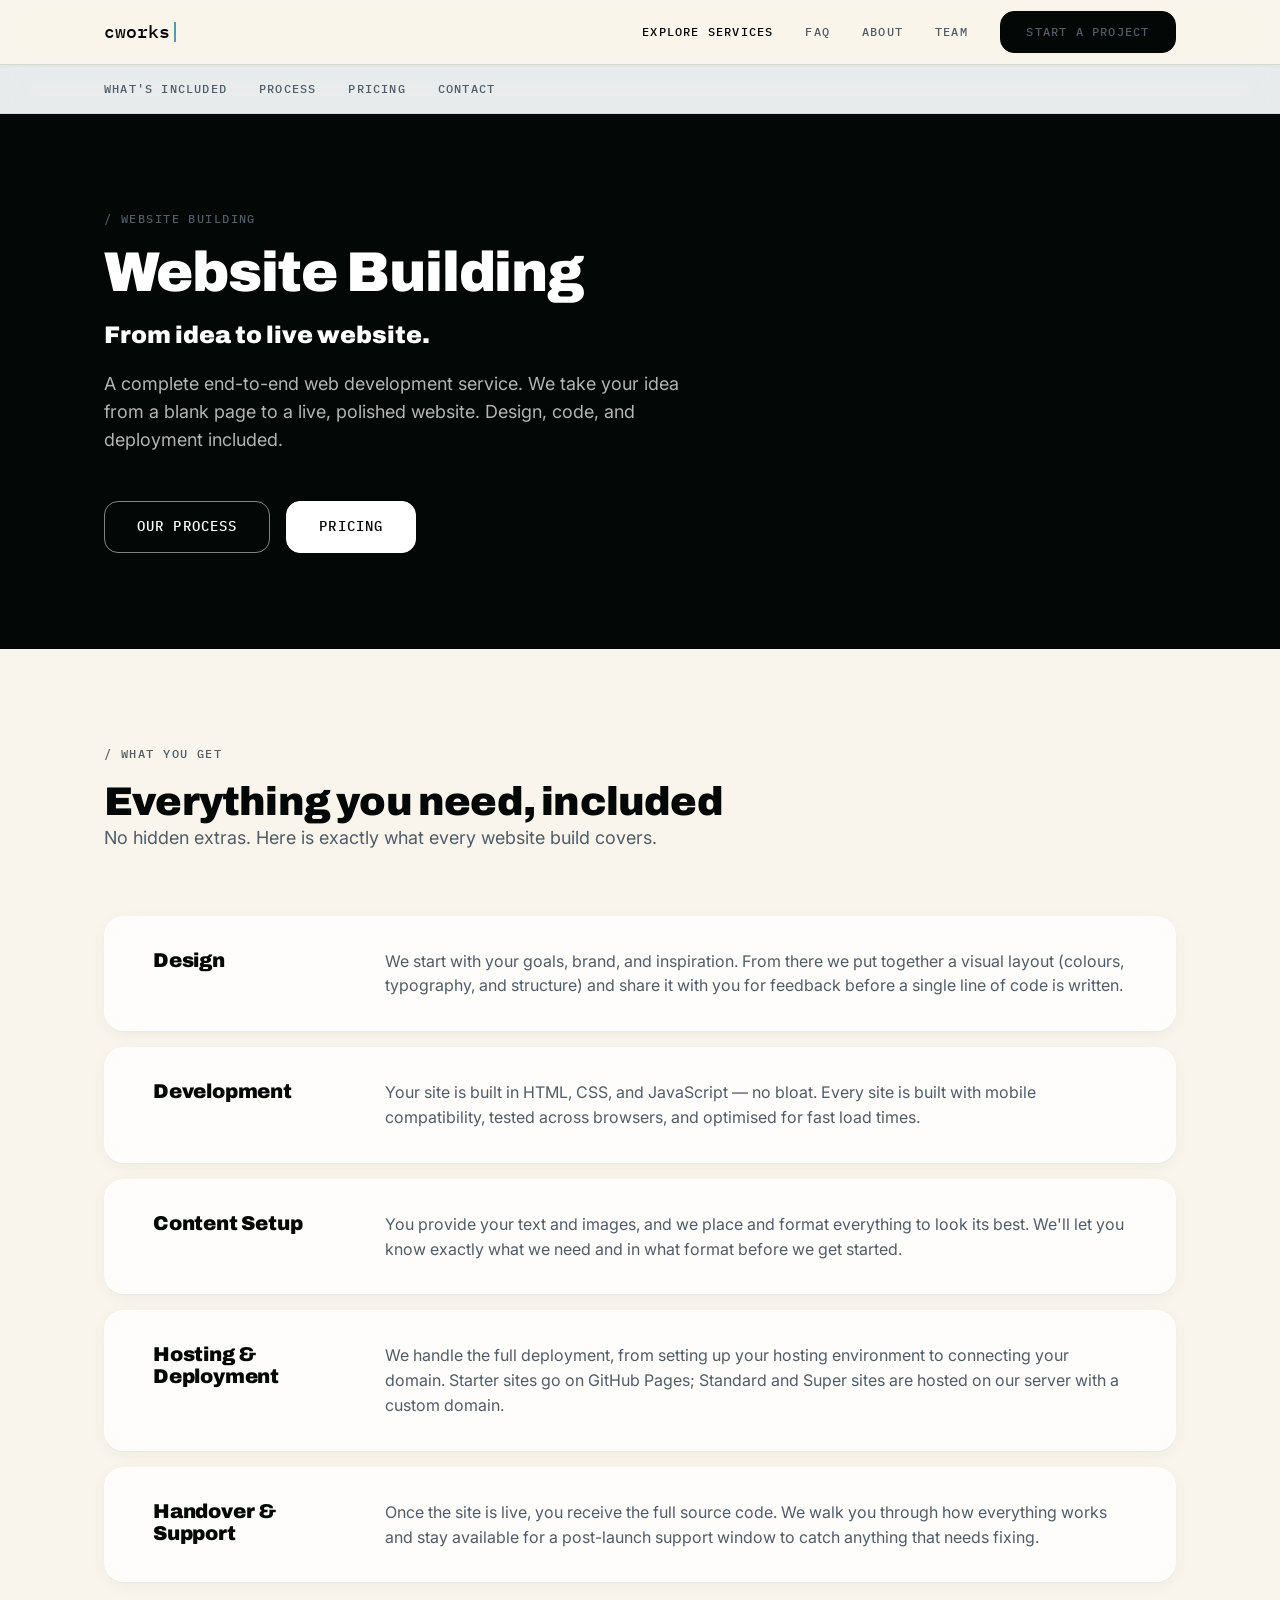
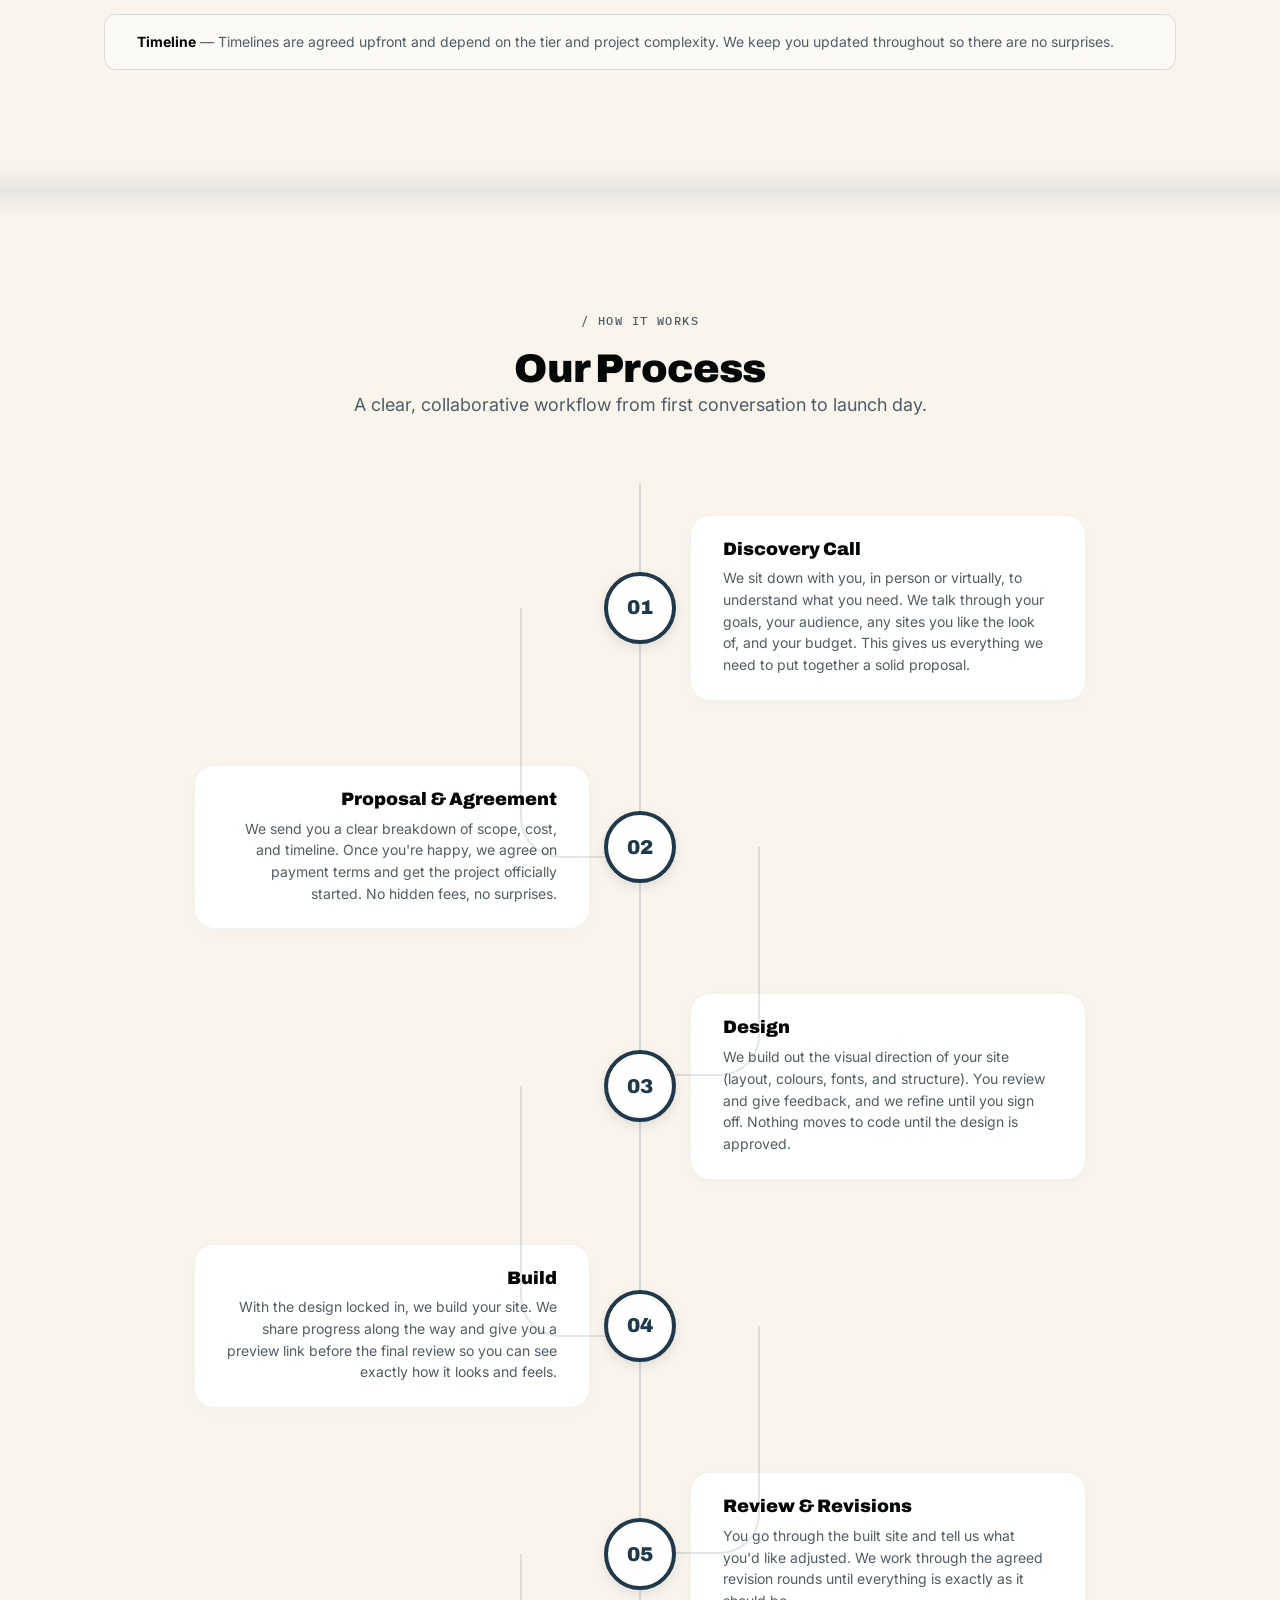
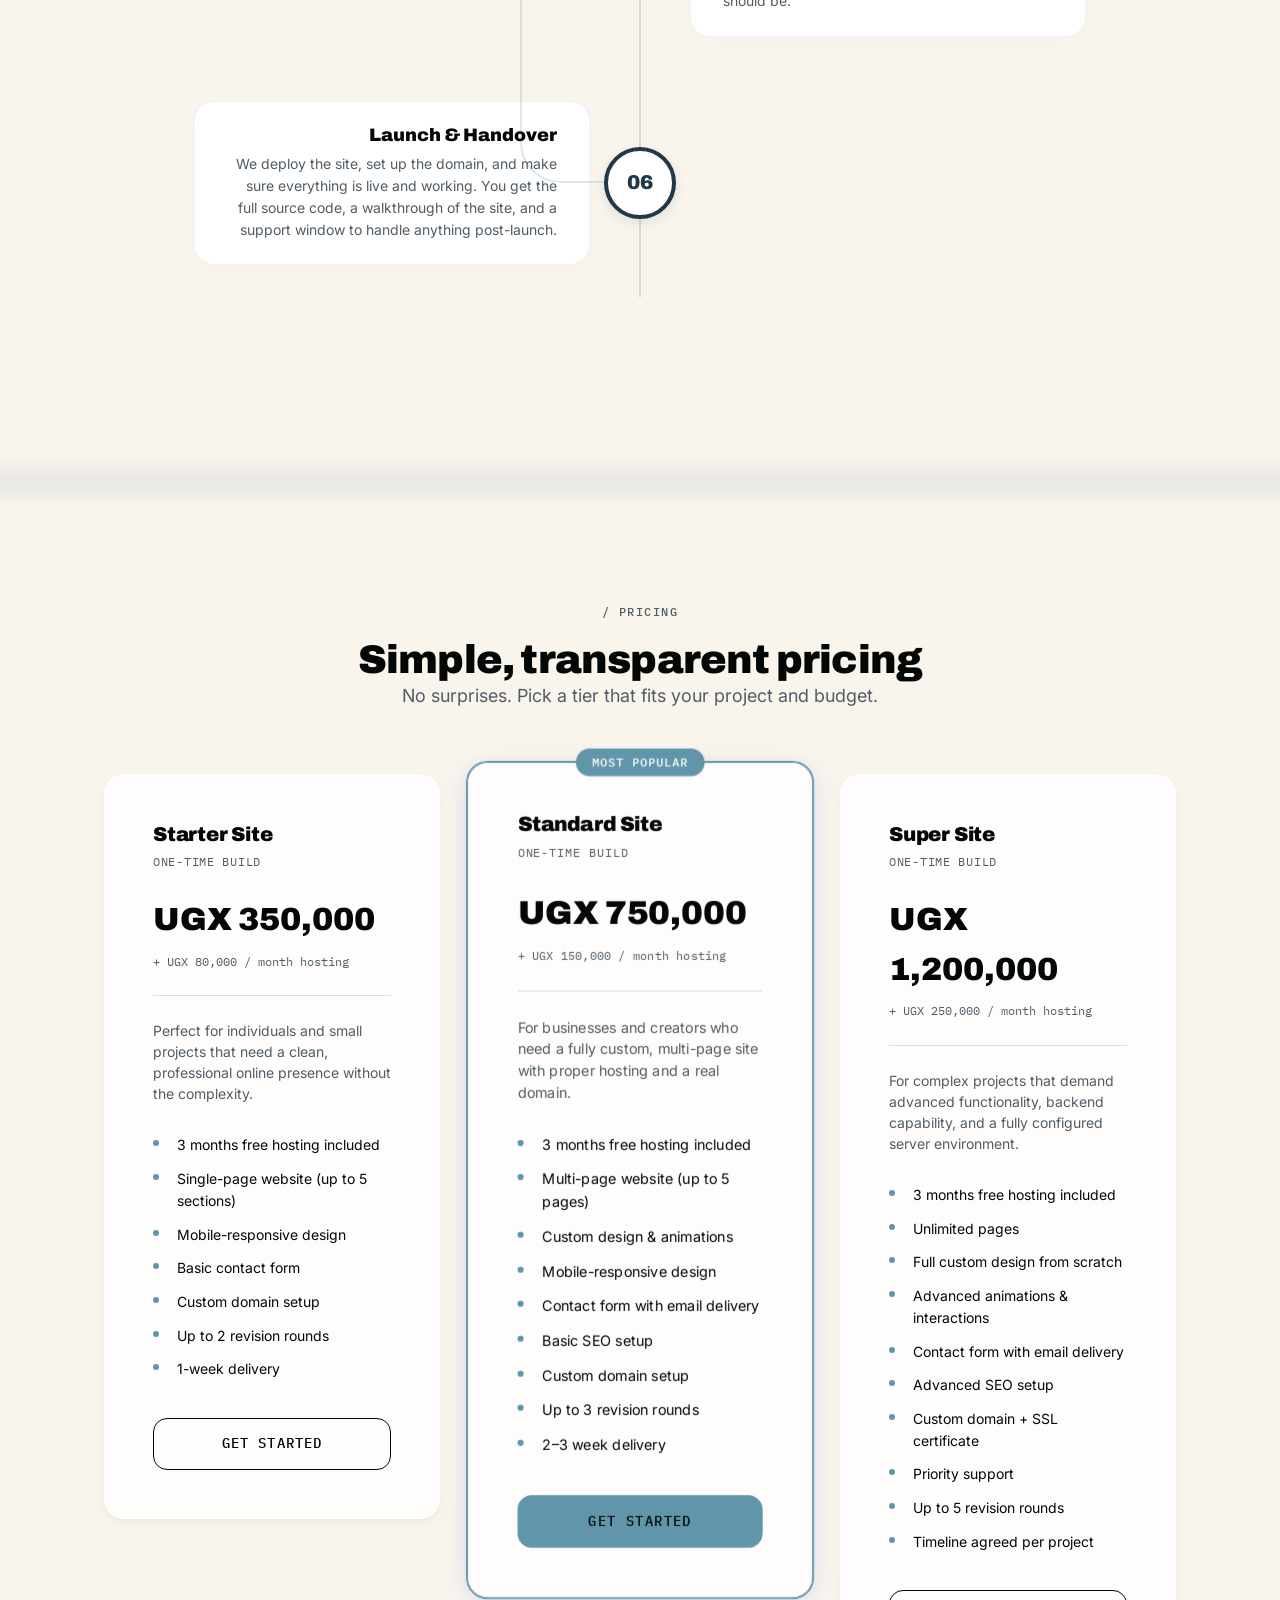
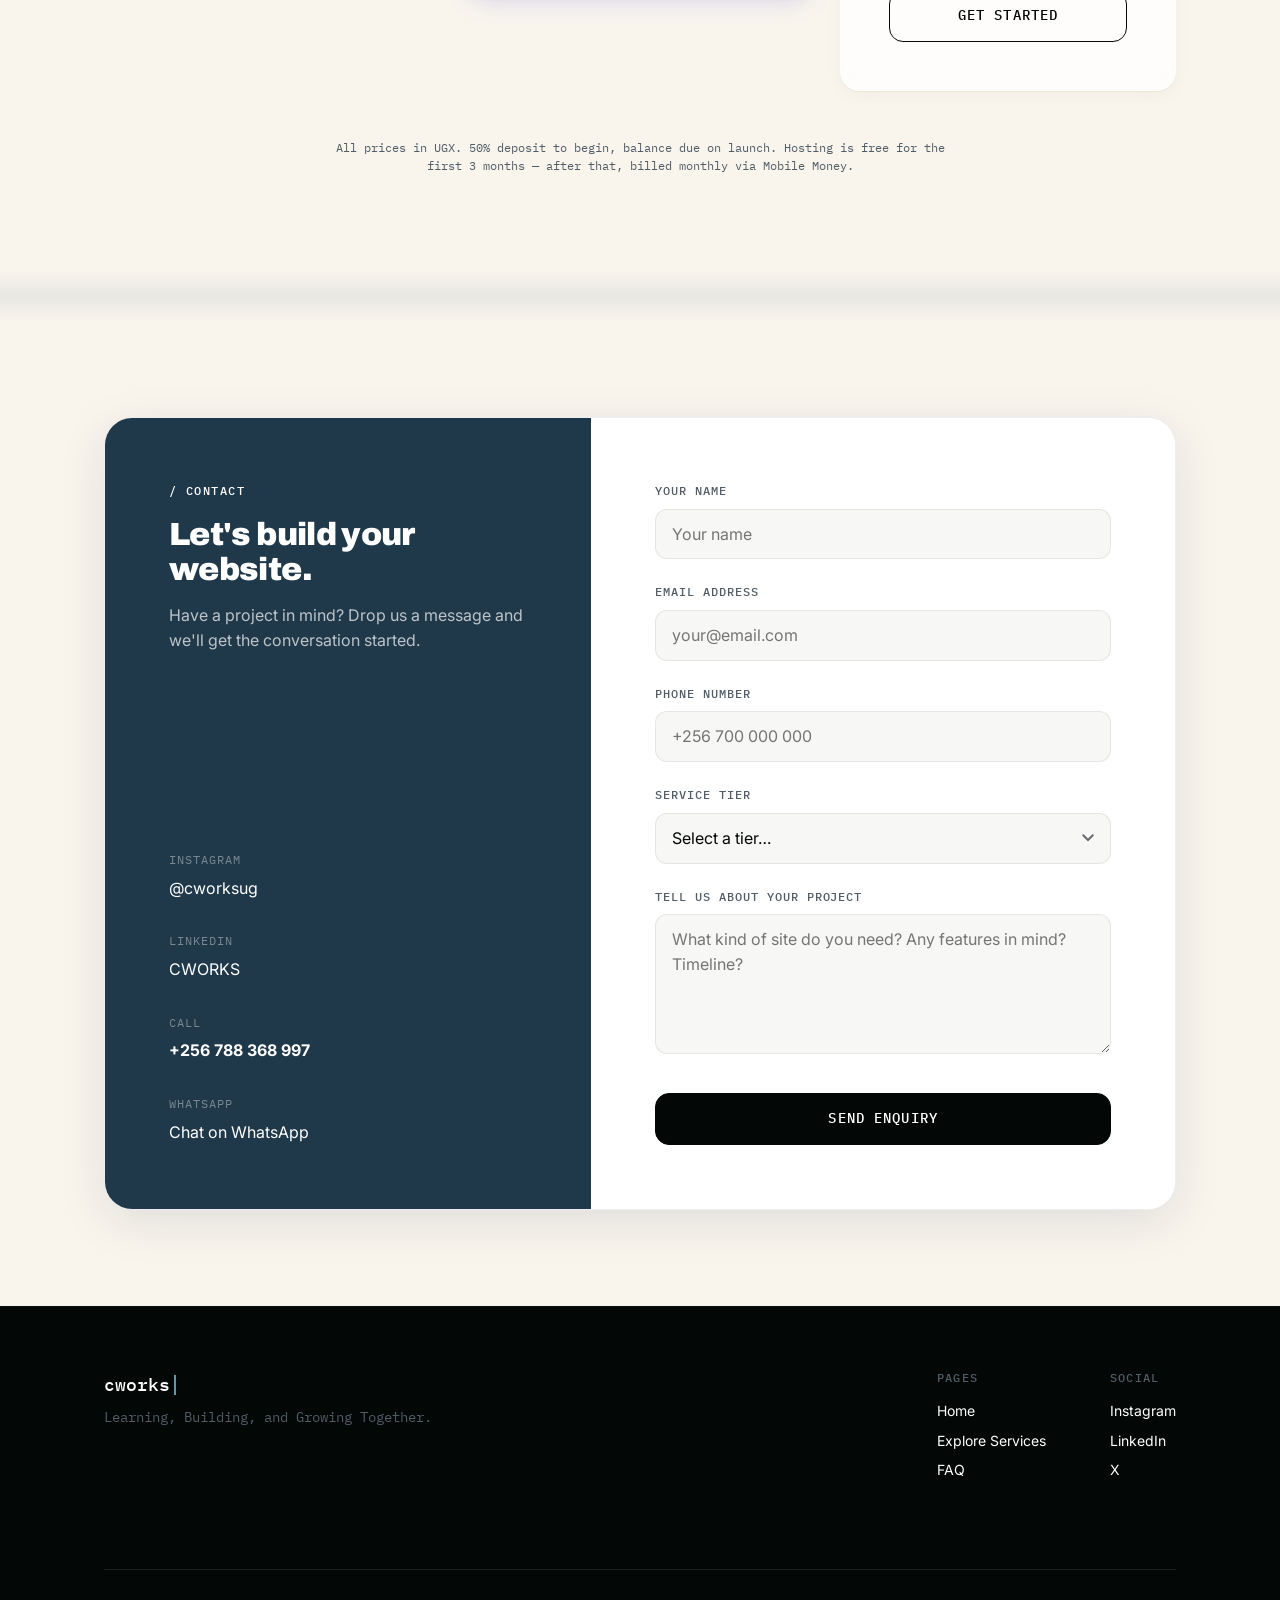
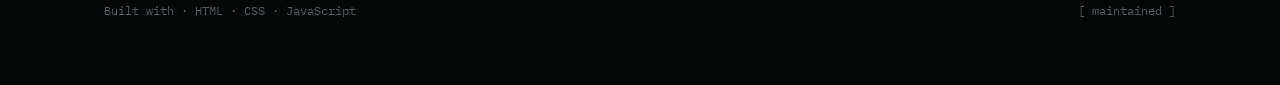
==== commit 13df062d: "Second update" ====
--- a/explore-services.html
+++ b/explore-services.html
@@ -34,6 +34,7 @@
       </button>
       <nav class="nav-links">
         <a href="explore-services.html" class="active">Explore Services</a>
+        <a href="faq.html">FAQ</a>
         <a href="index.html#about">About</a>
         <a href="index.html#team">Team</a>
         <a href="index.html#contact" class="btn btn-primary">Start a project</a>
@@ -114,51 +115,62 @@
   <!-- ==================== -->
   <section class="section reveal" id="process">
     <div class="container">
-      <div class="section-header">
+      <div class="section-header text-center">
         <span class="eyebrow">/ how it works</span>
         <h2>Our Process</h2>
-        <p class="subhead">A clear, collaborative workflow from first conversation to launch day.</p>
-      </div>
-
-      <div class="timeline">
-        <div class="timeline-step">
-          <span class="step-marker">[ 01 ]</span>
-          <div class="step-content">
+        <p class="subhead" style="margin: 0 auto;">A clear, collaborative workflow from first conversation to launch day.</p>
+      </div>
+
+      <div class="winding-timeline">
+        <!-- Step 1 -->
+        <div class="timeline-node node-left">
+          <div class="node-circle">01</div>
+          <div class="node-content">
             <h4>Discovery Call</h4>
             <p>We sit down with you, in person or virtually, to understand what you need. We talk through your goals, your audience, any sites you like the look of, and your budget. This gives us everything we need to put together a solid proposal.</p>
           </div>
         </div>
-        <div class="timeline-step">
-          <span class="step-marker">[ 02 ]</span>
-          <div class="step-content">
+
+        <!-- Step 2 -->
+        <div class="timeline-node node-right">
+          <div class="node-circle">02</div>
+          <div class="node-content">
             <h4>Proposal &amp; Agreement</h4>
             <p>We send you a clear breakdown of scope, cost, and timeline. Once you're happy, we agree on payment terms and get the project officially started. No hidden fees, no surprises.</p>
           </div>
         </div>
-        <div class="timeline-step">
-          <span class="step-marker">[ 03 ]</span>
-          <div class="step-content">
+
+        <!-- Step 3 -->
+        <div class="timeline-node node-left">
+          <div class="node-circle">03</div>
+          <div class="node-content">
             <h4>Design</h4>
             <p>We build out the visual direction of your site (layout, colours, fonts, and structure). You review and give feedback, and we refine until you sign off. Nothing moves to code until the design is approved.</p>
           </div>
         </div>
-        <div class="timeline-step">
-          <span class="step-marker">[ 04 ]</span>
-          <div class="step-content">
+
+        <!-- Step 4 -->
+        <div class="timeline-node node-right">
+          <div class="node-circle">04</div>
+          <div class="node-content">
             <h4>Build</h4>
             <p>With the design locked in, we build your site. We share progress along the way and give you a preview link before the final review so you can see exactly how it looks and feels.</p>
           </div>
         </div>
-        <div class="timeline-step">
-          <span class="step-marker">[ 05 ]</span>
-          <div class="step-content">
+
+        <!-- Step 5 -->
+        <div class="timeline-node node-left">
+          <div class="node-circle">05</div>
+          <div class="node-content">
             <h4>Review &amp; Revisions</h4>
             <p>You go through the built site and tell us what you'd like adjusted. We work through the agreed revision rounds until everything is exactly as it should be.</p>
           </div>
         </div>
-        <div class="timeline-step">
-          <span class="step-marker">[ 06 ]</span>
-          <div class="step-content">
+
+        <!-- Step 6 -->
+        <div class="timeline-node node-right">
+          <div class="node-circle">06</div>
+          <div class="node-content">
             <h4>Launch &amp; Handover</h4>
             <p>We deploy the site, set up the domain, and make sure everything is live and working. You get the full source code, a walkthrough of the site, and a support window to handle anything post-launch.</p>
           </div>
@@ -252,148 +264,86 @@
   <hr class="divider">
 
   <!-- ==================== -->
-  <!--  E — CTA + Contact    -->
-  <!-- ==================== -->
-  <section class="cta-band reveal" id="contact">
-    <div class="container">
-      <h2>Let's build your website</h2>
-      <p class="subhead" style="margin:0 auto var(--space-md);">Have a project in mind? Drop us a message and we'll get the conversation started.</p>
-      <p class="cta-supporting" style="color:rgba(255,255,255,0.55);max-width:560px;margin:0 auto var(--space-2xl);font-size:var(--text-sm);">Tell us about your project — what you need, your timeline, and your budget. We'll come back to you with a proposal.</p>
-    </div>
-  </section>
-
-  <section class="section reveal">
-    <div class="container">
-      <div class="contact-dual">
-        <!-- Form -->
-        <!-- TODO: Wire to a real form endpoint (Formspree or custom backend) before launch -->
-        <form id="explore-contact-form" class="contact-form" novalidate>
-          <div class="form-group">
-            <label for="es-name">Your Name</label>
-            <input type="text" id="es-name" name="name" required placeholder="Your name">
-          </div>
-          <div class="form-group">
-            <label for="es-email">Email Address</label>
-            <input type="email" id="es-email" name="email" required placeholder="your@email.com">
-          </div>
-          <div class="form-group">
-            <label for="es-phone">Phone Number</label>
-            <input type="tel" id="es-phone" name="phone" placeholder="+256 700 000 000">
-          </div>
-          <div class="form-group">
-            <label for="es-tier">Service Tier</label>
-            <select id="es-tier" name="tier">
-              <option value="" disabled selected>Select a tier…</option>
-              <option value="Starter">Starter</option>
-              <option value="Standard">Standard</option>
-              <option value="Super">Super</option>
-            </select>
-          </div>
-          <div class="form-group">
-            <label for="es-message">Tell us about your project</label>
-            <textarea id="es-message" name="message" required placeholder="What kind of site do you need? Any features in mind? Timeline?"></textarea>
-          </div>
-          <div class="form-submit">
-            <button type="submit" class="btn btn-primary btn-large">Send Enquiry</button>
-          </div>
-        </form>
-
-        <div id="es-form-success" class="form-success">
-          <span class="success-icon">&#10003;</span>
-          <h3>Enquiry sent</h3>
-          <p>Thanks for reaching out. We'll review your project and get back to you with a proposal within 24 hours.</p>
-        </div>
-
-        <!-- Contact list -->
-        <aside class="contact-block">
-          <h3>Reach us directly</h3>
-
-          <div class="contact-detail">
-            <span class="detail-label">Instagram</span>
-            <span class="detail-value"><a href="#">[ Instagram URL ]</a></span>
-          </div>
-          <div class="contact-detail">
-            <span class="detail-label">LinkedIn</span>
-            <span class="detail-value"><a href="#">[ LinkedIn URL ]</a></span>
-          </div>
-          <div class="contact-detail">
-            <span class="detail-label">Call</span>
-            <span class="detail-value"><strong>+256 788 368 997</strong></span>
-          </div>
-          <div class="contact-detail">
-            <span class="detail-label">WhatsApp</span>
-            <span class="detail-value"><a href="https://wa.me/256788368997" target="_blank" rel="noopener">Chat on WhatsApp</a></span>
-          </div>
-          <div class="contact-detail">
-            <span class="detail-label">Review</span>
-            <span class="detail-value"><a href="#">[ Google Review URL ]</a></span>
-          </div>
-        </aside>
-      </div>
-    </div>
-  </section>
-
-  <hr class="divider">
-
-  <!-- ==================== -->
-  <!--  F — FAQ              -->
-  <!-- ==================== -->
-  <section class="section reveal" id="faq">
-    <div class="container">
-      <div class="section-header">
-        <span class="eyebrow">/ faq</span>
-        <h2>Frequently asked questions</h2>
-      </div>
-
-      <div class="accordion">
-        <div class="accordion-item">
-          <button class="accordion-trigger" aria-expanded="false">
-            <span>How long does a website take to build?</span>
-            <span class="accordion-icon"></span>
-          </button>
-          <div class="accordion-panel">
-            <p>[ answer pending ]</p>
-          </div>
-        </div>
-        <div class="accordion-item">
-          <button class="accordion-trigger" aria-expanded="false">
-            <span>Do I need to provide the content?</span>
-            <span class="accordion-icon"></span>
-          </button>
-          <div class="accordion-panel">
-            <p>[ answer pending ]</p>
-          </div>
-        </div>
-        <div class="accordion-item">
-          <button class="accordion-trigger" aria-expanded="false">
-            <span>Can you update my existing site?</span>
-            <span class="accordion-icon"></span>
-          </button>
-          <div class="accordion-panel">
-            <p>[ answer pending ]</p>
-          </div>
-        </div>
-        <div class="accordion-item">
-          <button class="accordion-trigger" aria-expanded="false">
-            <span>What do I need to get started?</span>
-            <span class="accordion-icon"></span>
-          </button>
-          <div class="accordion-panel">
-            <p>[ answer pending ]</p>
-          </div>
-        </div>
-        <div class="accordion-item">
-          <button class="accordion-trigger" aria-expanded="false">
-            <span>Do you offer ongoing maintenance?</span>
-            <span class="accordion-icon"></span>
-          </button>
-          <div class="accordion-panel">
-            <p>[ answer pending ]</p>
-          </div>
-        </div>
-      </div>
-    </div>
-  </section>
+  <!--  E — Contact Section  -->
+  <!-- ==================== -->
+  <!-- TODO: Wire to a real form endpoint (Formspree or custom backend) before launch -->
+  <section class="contact-section reveal" id="contact">
+    <div class="container">
+      <div class="contact-card-container">
+        
+        <!-- Left Side: Dark core navy panel with contact info -->
+        <div class="contact-details-panel">
+          <div>
+            <span class="eyebrow">/ contact</span>
+            <h2>Let's build your website.</h2>
+            <p class="subhead">Have a project in mind? Drop us a message and we'll get the conversation started.</p>
+          </div>
+
+          <div class="contact-detail-items">
+            <div class="contact-detail-item">
+              <span class="label">Instagram</span>
+              <span class="val"><a href="https://instagram.com/cworksug" target="_blank" rel="noopener">@cworksug</a></span>
+            </div>
+            <div class="contact-detail-item">
+              <span class="label">LinkedIn</span>
+              <span class="val"><a href="https://linkedin.com/company/cworksug" target="_blank" rel="noopener">CWORKS</a></span>
+            </div>
+            <div class="contact-detail-item">
+              <span class="label">Call</span>
+              <span class="val"><strong>+256 788 368 997</strong></span>
+            </div>
+            <div class="contact-detail-item">
+              <span class="label">WhatsApp</span>
+              <span class="val"><a href="https://wa.me/256788368997" target="_blank" rel="noopener">Chat on WhatsApp</a></span>
+            </div>
+          </div>
+        </div>
+
+        <!-- Right Side: Light panel with form -->
+        <div class="contact-form-panel">
+          <form id="explore-contact-form" class="contact-form-el" novalidate>
+            <div class="form-group">
+              <label for="es-name">Your Name</label>
+              <input type="text" id="es-name" name="name" required placeholder="Your name">
+            </div>
+            <div class="form-group">
+              <label for="es-email">Email Address</label>
+              <input type="email" id="es-email" name="email" required placeholder="your@email.com">
+            </div>
+            <div class="form-group">
+              <label for="es-phone">Phone Number</label>
+              <input type="tel" id="es-phone" name="phone" placeholder="+256 700 000 000">
+            </div>
+            <div class="form-group">
+              <label for="es-tier">Service Tier</label>
+              <select id="es-tier" name="tier">
+                <option value="" disabled selected>Select a tier…</option>
+                <option value="Starter">Starter</option>
+                <option value="Standard">Standard</option>
+                <option value="Super">Super</option>
+              </select>
+            </div>
+            <div class="form-group">
+              <label for="es-message">Tell us about your project</label>
+              <textarea id="es-message" name="message" required placeholder="What kind of site do you need? Any features in mind? Timeline?"></textarea>
+            </div>
+            <div class="form-submit">
+              <button type="submit" class="btn btn-primary btn-large">Send Enquiry</button>
+            </div>
+          </form>
+
+          <div id="es-form-success" class="form-success">
+            <span class="success-icon">&#10003;</span>
+            <h3>Enquiry sent</h3>
+            <p>Thanks for reaching out. We'll review your project and get back to you with a proposal within 24 hours.</p>
+          </div>
+        </div>
+
+      </div>
+    </div>
+  </section>
+
+
 
   <!-- Footer -->
   <footer class="site-footer">
@@ -406,18 +356,16 @@
       </div>
       <div class="footer-links">
         <div class="footer-nav">
-          <h4>Sections</h4>
-          <a href="#whats-included">What's Included</a>
-          <a href="#process">Our Process</a>
-          <a href="#pricing">Pricing</a>
-          <a href="#contact">Get in Touch</a>
+          <h4>Pages</h4>
+          <a href="index.html">Home</a>
+          <a href="explore-services.html">Explore Services</a>
+          <a href="faq.html">FAQ</a>
         </div>
         <div class="footer-nav">
-          <h4>Contact</h4>
-          <a href="mailto:hello@cworks.ug">hello@cworks.ug</a>
-          <a href="https://wa.me/256788368997">WhatsApp</a>
-          <a href="#">Instagram</a>
-          <a href="#">LinkedIn</a>
+          <h4>Social</h4>
+          <a href="https://instagram.com/cworksug" target="_blank" rel="noopener">Instagram</a>
+          <a href="https://linkedin.com/company/cworksug" target="_blank" rel="noopener">LinkedIn</a>
+          <a href="https://x.com/cworksug" target="_blank" rel="noopener">X</a>
         </div>
       </div>
       <div class="footer-bottom">
--- a/assets/css/variables.css
+++ b/assets/css/variables.css
@@ -1,13 +1,21 @@
 /* === CWORKS Design Tokens === */
 
 :root {
-  /* Color */
-  --ink: #0B0B0C;
-  --paper: #F4F4F1;
-  --signal: #2727d5;
-  --line: #D9D9D4;
-  --mute: #6E6E72;
+  /* Brand Color Palette */
+  --color-noir: #030706;      /* Noir - deep graphite black */
+  --color-denim: #20394a;     /* Denim - rich dark slate blue */
+  --color-bone: #f9f5ed;      /* Bone - elegant off-white */
+  --color-steel: #6196aa;     /* Steel - muted steel blue accent */
+  --color-concrete: #c9ccc3;  /* Concrete - soft warm gray */
   --white: #FFFFFF;
+
+  /* Global Mappings */
+  --ink: var(--color-noir);     /* Noir for main text */
+  --paper: var(--color-bone);   /* Bone for main background */
+  --signal: var(--color-steel); /* Steel for primary accent */
+  --line: rgba(32, 57, 74, 0.15); /* Denim border tint */
+  --mute: #505c66;              /* Muted blue-gray for secondary text */
+  --navy: var(--color-denim);   /* Denim for dark sections */
 
   /* Type scale */
   --text-xs: 0.75rem;    /* 12px */
--- a/assets/css/global.css
+++ b/assets/css/global.css
@@ -7,7 +7,7 @@
   font-family: var(--font-body);
   font-size: var(--text-base);
   color: var(--ink);
-  background-color: #F5F4F0;
+  background-color: var(--paper);
 }
 
 /* --- Typography --- */
@@ -76,10 +76,10 @@
   position: sticky;
   top: 0;
   z-index: 100;
-  background: rgba(238, 242, 243, 0.7);
+  background: rgba(249, 245, 237, 0.75);
   backdrop-filter: blur(20px) saturate(180%);
   -webkit-backdrop-filter: blur(20px) saturate(180%);
-  border-bottom: 1px solid rgba(142, 158, 171, 0.18);
+  border-bottom: 1px solid var(--line);
   box-shadow: 0 1px 3px rgba(0,0,0,0.03);
 }
 
@@ -175,6 +175,7 @@
 
 .btn-primary:hover {
   background: var(--signal);
+  color: var(--color-noir);
   border-color: var(--signal);
 }
 
@@ -185,19 +186,20 @@
 }
 
 .btn-outline:hover {
-  background: var(--ink);
+  background: var(--navy);
   color: var(--white);
 }
 
 .btn-signal {
   background: var(--signal);
-  color: var(--white);
+  color: var(--color-noir);
   border-color: var(--signal);
 }
 
 .btn-signal:hover {
-  background: var(--ink);
-  border-color: var(--ink);
+  background: var(--navy);
+  color: var(--white);
+  border-color: var(--navy);
 }
 
 .btn-white {
--- a/assets/css/explore-services.css
+++ b/assets/css/explore-services.css
@@ -46,10 +46,10 @@
   position: sticky;
   top: 64px;
   z-index: 99;
-  background: rgba(245, 244, 240, 0.8);
+  background: rgba(230, 233, 236, 0.85);
   backdrop-filter: blur(16px);
   -webkit-backdrop-filter: blur(16px);
-  border-bottom: 1px solid rgba(217, 217, 212, 0.4);
+  border-bottom: 1px solid rgba(0, 32, 63, 0.08);
 }
 
 .sub-nav .container {
@@ -138,54 +138,150 @@
   color: var(--ink);
 }
 
-/* --- Timeline (Process) --- */
-.timeline {
+/* --- Winding Serpentine Timeline (Process) --- */
+.winding-timeline {
+  position: relative;
+  max-width: 900px;
+  margin: var(--space-3xl) auto;
   display: flex;
   flex-direction: column;
-  gap: 0;
+  gap: var(--space-3xl);
+  padding: var(--space-xl) 0;
+}
+
+/* Center line */
+.winding-timeline::before {
+  content: '';
+  position: absolute;
+  top: 0;
+  bottom: 0;
+  left: 50%;
+  width: 2px;
+  background: var(--line);
+  transform: translateX(-50%);
+  z-index: 1;
+}
+
+.timeline-node {
   position: relative;
-}
-
-.timeline-step {
-  display: grid;
-  grid-template-columns: 100px 1fr;
-  gap: var(--space-xl);
-  padding: var(--space-xl) 0;
-  border-left: 2px solid var(--line);
-  padding-left: var(--space-xl);
-  margin-left: 50px;
-  position: relative;
-  transition: border-color 0.25s ease;
-}
-
-.timeline-step:hover {
+  display: flex;
+  align-items: center;
+  width: 100%;
+  min-height: 120px;
+  box-sizing: border-box;
+}
+
+/* Timeline Circle Node */
+.node-circle {
+  width: 72px;
+  height: 72px;
+  border-radius: 50%;
+  background: var(--white);
+  border: 4px solid var(--navy);
+  color: var(--navy);
+  display: flex;
+  align-items: center;
+  justify-content: center;
+  font-family: var(--font-display);
+  font-size: var(--text-xl);
+  font-weight: 900;
+  position: absolute;
+  left: 50%;
+  transform: translateX(-50%);
+  z-index: 3;
+  box-shadow: 0 4px 12px rgba(0, 32, 63, 0.1);
+  transition: transform 0.3s cubic-bezier(0.25, 1, 0.5, 1), background-color 0.3s, color 0.3s, border-color 0.3s;
+}
+
+.timeline-node:hover .node-circle {
+  transform: translateX(-50%) scale(1.15);
+  background: var(--signal); /* Neon Mint */
+  color: var(--navy);
   border-color: var(--signal);
-}
-
-.timeline-step .step-marker {
-  position: absolute;
-  left: -50px;
-  top: var(--space-xl);
-  transform: translateX(-50%);
-  font-family: var(--font-mono);
-  font-size: var(--text-xs);
-  font-weight: 500;
-  color: var(--signal);
-  background: #F5F4F0;
-  padding: 4px 8px;
-}
-
-.step-content h4 {
+  box-shadow: 0 8px 24px rgba(54, 236, 222, 0.3);
+}
+
+.node-content {
+  width: 44%;
+  box-sizing: border-box;
+  padding: var(--space-lg) var(--space-xl);
+  background: var(--white);
+  border: 1px solid rgba(0, 32, 63, 0.06);
+  border-radius: 20px;
+  box-shadow: 0 4px 16px rgba(0, 32, 63, 0.02);
+  transition: transform 0.4s cubic-bezier(0.25, 1, 0.5, 1), box-shadow 0.4s;
+}
+
+.timeline-node:hover .node-content {
+  transform: translateY(-2px);
+  box-shadow: 0 8px 24px rgba(0, 32, 63, 0.06);
+}
+
+.node-content h4 {
   font-family: var(--font-display);
   font-weight: 900;
   font-size: var(--text-lg);
   margin-bottom: var(--space-xs);
-}
-
-.step-content p {
+  color: var(--ink);
+}
+
+.node-content p {
   color: var(--mute);
   font-size: var(--text-sm);
   line-height: 1.55;
+  margin: 0;
+}
+
+/* Alternating Placement */
+.timeline-node.node-left .node-content {
+  margin-right: auto;
+  margin-left: calc(50% + 50px);
+}
+
+.timeline-node.node-right .node-content {
+  margin-left: auto;
+  margin-right: calc(50% + 50px);
+  text-align: right;
+}
+
+/* Serpentine Winding Connector Curves */
+.timeline-node::before {
+  content: '';
+  position: absolute;
+  top: 50%;
+  left: 50%;
+  width: 120px;
+  height: calc(100% + var(--space-3xl));
+  border: 2px solid var(--navy);
+  pointer-events: none;
+  z-index: 2;
+  opacity: 0.12;
+  transition: opacity 0.3s, border-color 0.3s;
+}
+
+.timeline-node:hover::before {
+  opacity: 0.8;
+  border-color: var(--signal);
+}
+
+/* Winding left-to-right */
+.timeline-node.node-left::before {
+  border-right: none;
+  border-top: none;
+  border-bottom-left-radius: 40px;
+  transform: translateX(-100%);
+}
+
+/* Winding right-to-left */
+.timeline-node.node-right::before {
+  border-left: none;
+  border-top: none;
+  border-bottom-right-radius: 40px;
+}
+
+/* Hide connectors on the last node */
+.timeline-node:last-child::before {
+  display: none;
 }
 
 /* --- Pricing --- */
@@ -640,15 +736,7 @@
     gap: var(--space-sm);
   }
 
-  .timeline-step {
-    grid-template-columns: 1fr;
-    padding-left: var(--space-lg);
-    margin-left: 30px;
-  }
-
-  .timeline-step .step-marker {
-    left: -30px;
-  }
+
 
   .pricing-grid {
     grid-template-columns: 1fr;
@@ -656,10 +744,6 @@
 
   .pricing-card--popular {
     transform: none;
-  }
-
-  .contact-dual {
-    grid-template-columns: 1fr;
   }
 
   .cta-band {
@@ -667,3 +751,110 @@
     border-radius: 20px;
   }
 }
+
+/* ===================================== */
+/*  UNIFIED SPLIT CONTACT SECTION STYLE  */
+/* ===================================== */
+
+.contact-section {
+  padding: var(--space-4xl) 0;
+}
+
+.contact-card-container {
+  display: grid;
+  grid-template-columns: 1fr 1.2fr;
+  border-radius: 28px;
+  overflow: hidden;
+  box-shadow: 0 12px 48px rgba(0, 32, 63, 0.1);
+  background: var(--white);
+  border: 1px solid rgba(0, 32, 63, 0.08);
+}
+
+.contact-details-panel {
+  background: var(--navy);
+  color: var(--white);
+  padding: var(--space-3xl);
+  display: flex;
+  flex-direction: column;
+  justify-content: space-between;
+  gap: var(--space-3xl);
+}
+
+.contact-details-panel h2 {
+  font-size: var(--text-3xl);
+  color: var(--white);
+  margin-bottom: var(--space-md);
+  line-height: 1.1;
+}
+
+.contact-details-panel .subhead {
+  color: rgba(255, 255, 255, 0.7);
+  font-size: var(--text-base);
+}
+
+.contact-details-panel .eyebrow {
+  color: var(--mint);
+  margin-bottom: var(--space-md);
+}
+
+.contact-detail-items {
+  display: flex;
+  flex-direction: column;
+  gap: var(--space-xl);
+}
+
+.contact-detail-item {
+  display: flex;
+  flex-direction: column;
+  gap: 6px;
+}
+
+.contact-detail-item .label {
+  font-family: var(--font-mono);
+  font-size: var(--text-xs);
+  text-transform: uppercase;
+  letter-spacing: 0.08em;
+  color: rgba(255, 255, 255, 0.4);
+}
+
+.contact-detail-item .val {
+  font-size: var(--text-base);
+}
+
+.contact-detail-item .val a {
+  color: var(--mint);
+  text-decoration: none;
+  transition: opacity 0.2s;
+}
+
+.contact-detail-item .val a:hover {
+  opacity: 0.8;
+  text-decoration: underline;
+}
+
+.contact-form-panel {
+  padding: var(--space-3xl);
+  background: var(--white);
+  display: flex;
+  flex-direction: column;
+  justify-content: center;
+}
+
+.contact-form-el {
+  width: 100%;
+}
+
+@media (max-width: 991px) {
+  .contact-card-container {
+    grid-template-columns: 1fr;
+  }
+
+  .contact-details-panel {
+    gap: var(--space-xl);
+    padding: var(--space-2xl);
+  }
+
+  .contact-form-panel {
+    padding: var(--space-2xl);
+  }
+}
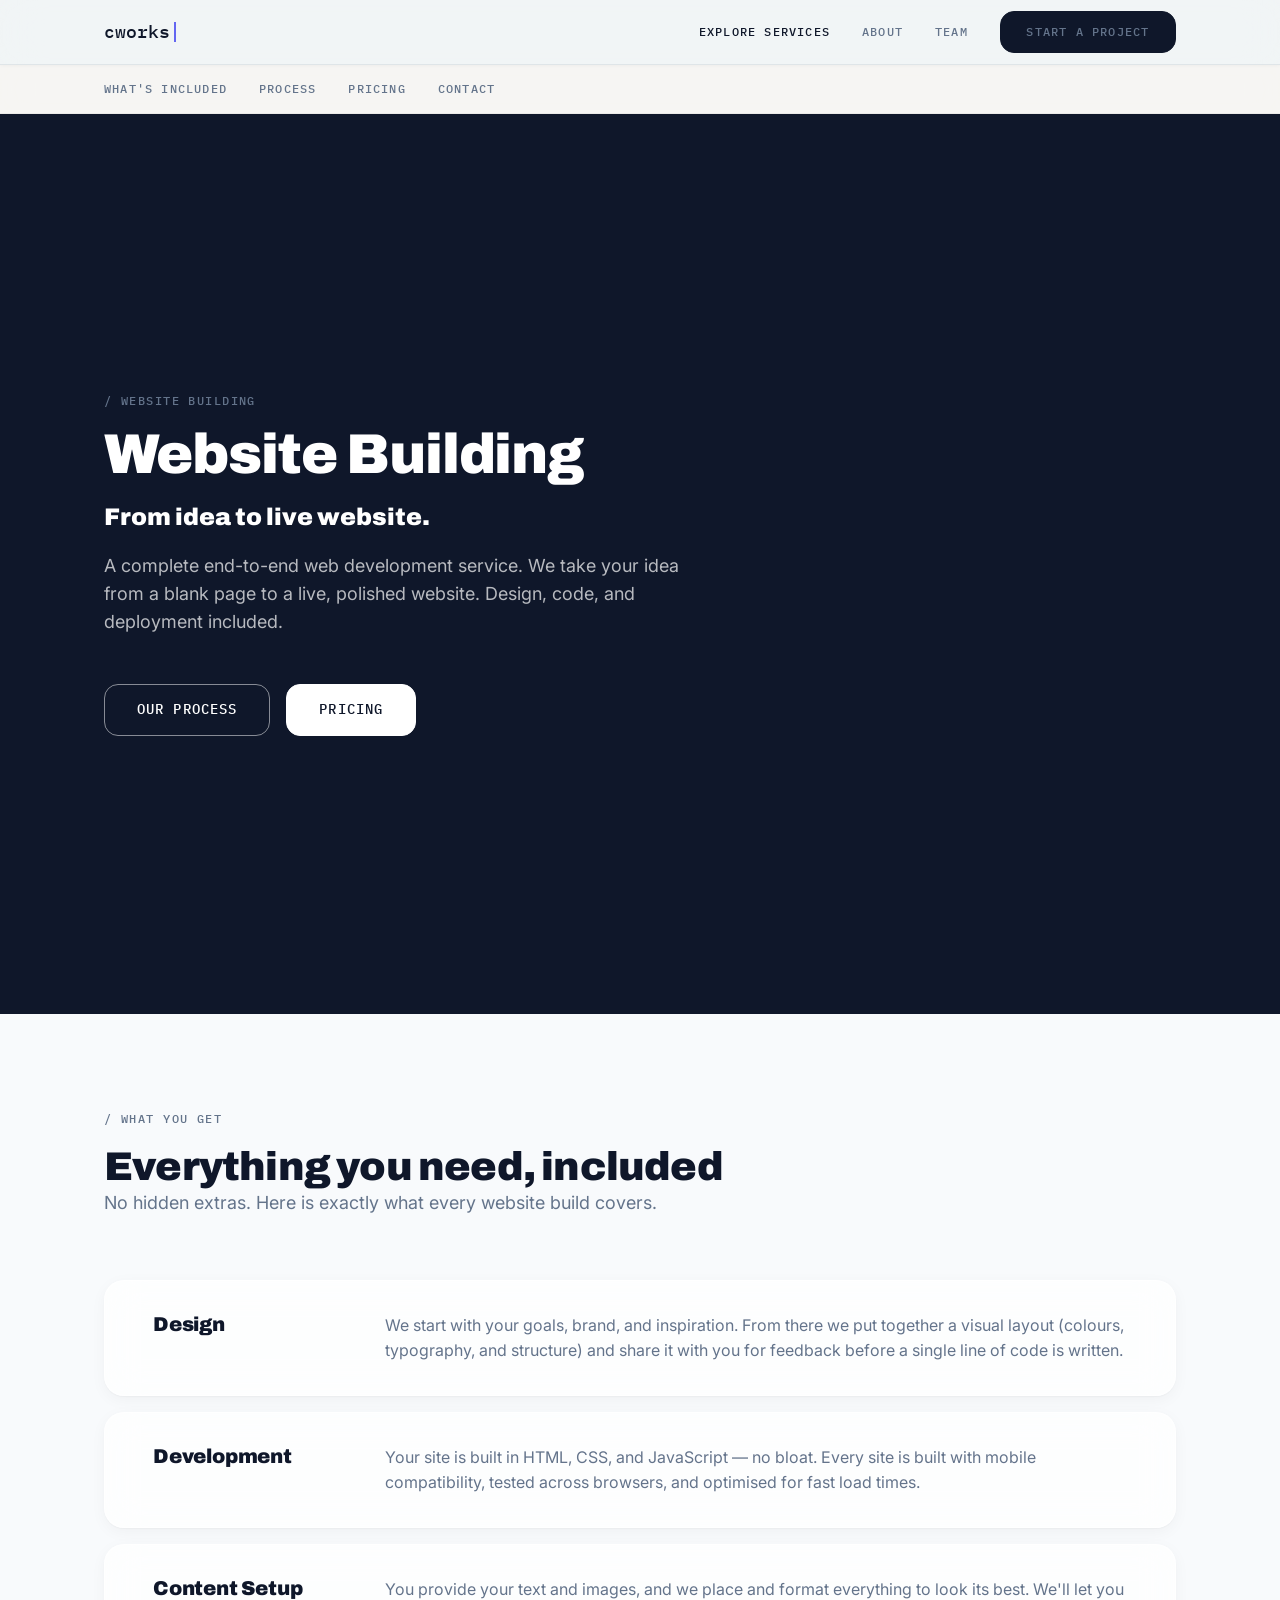
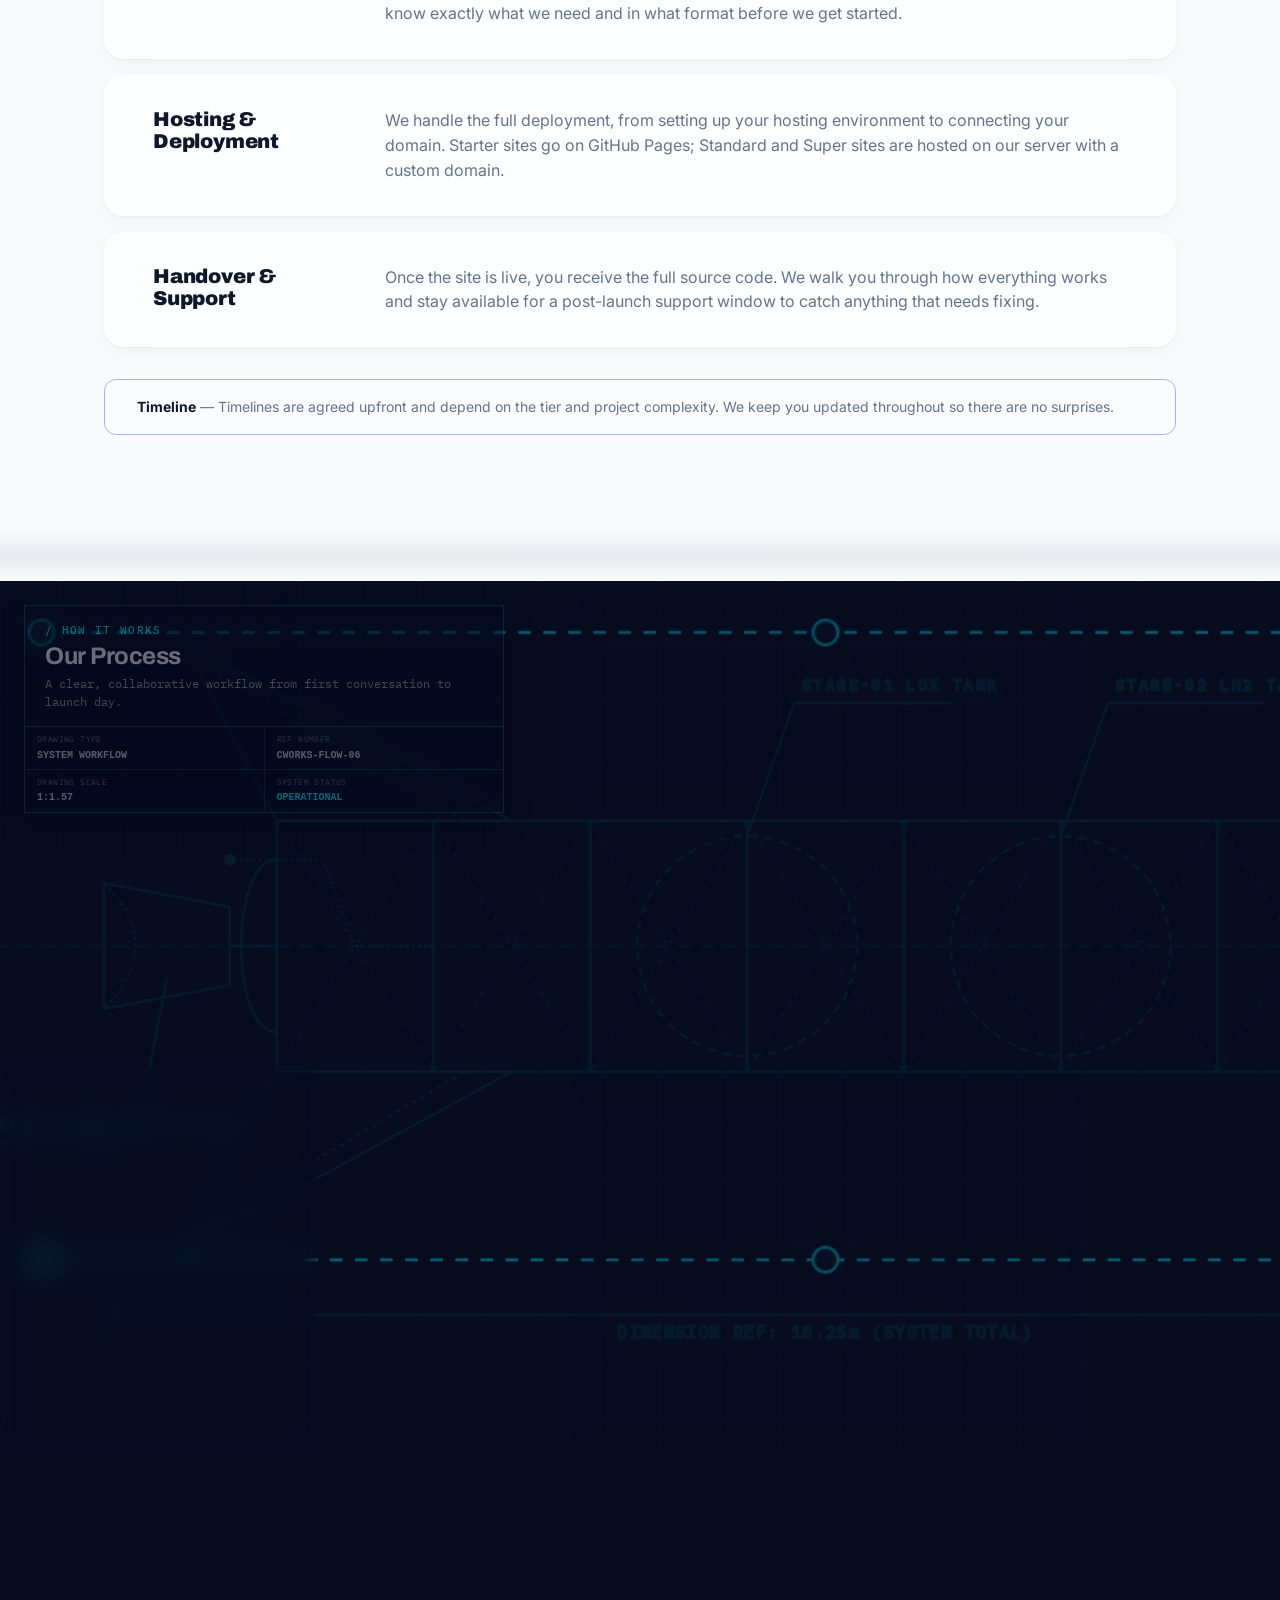
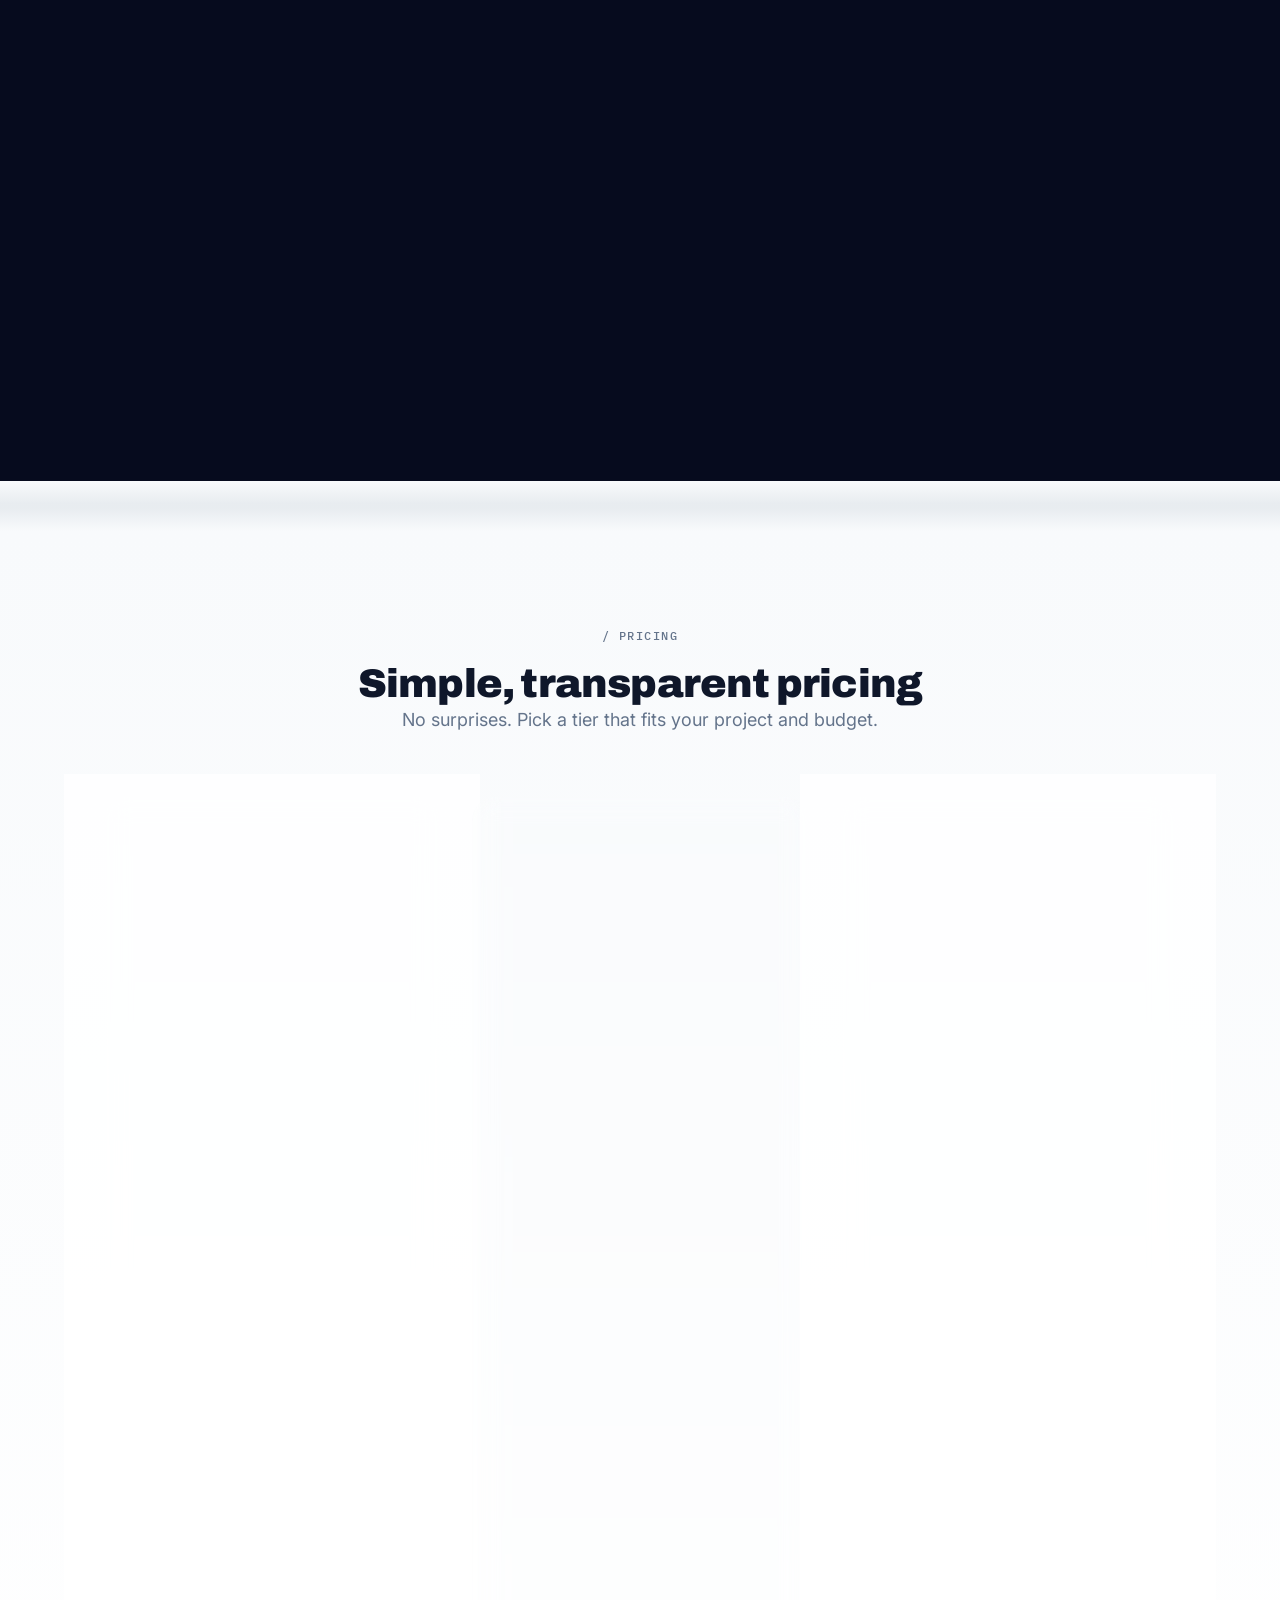
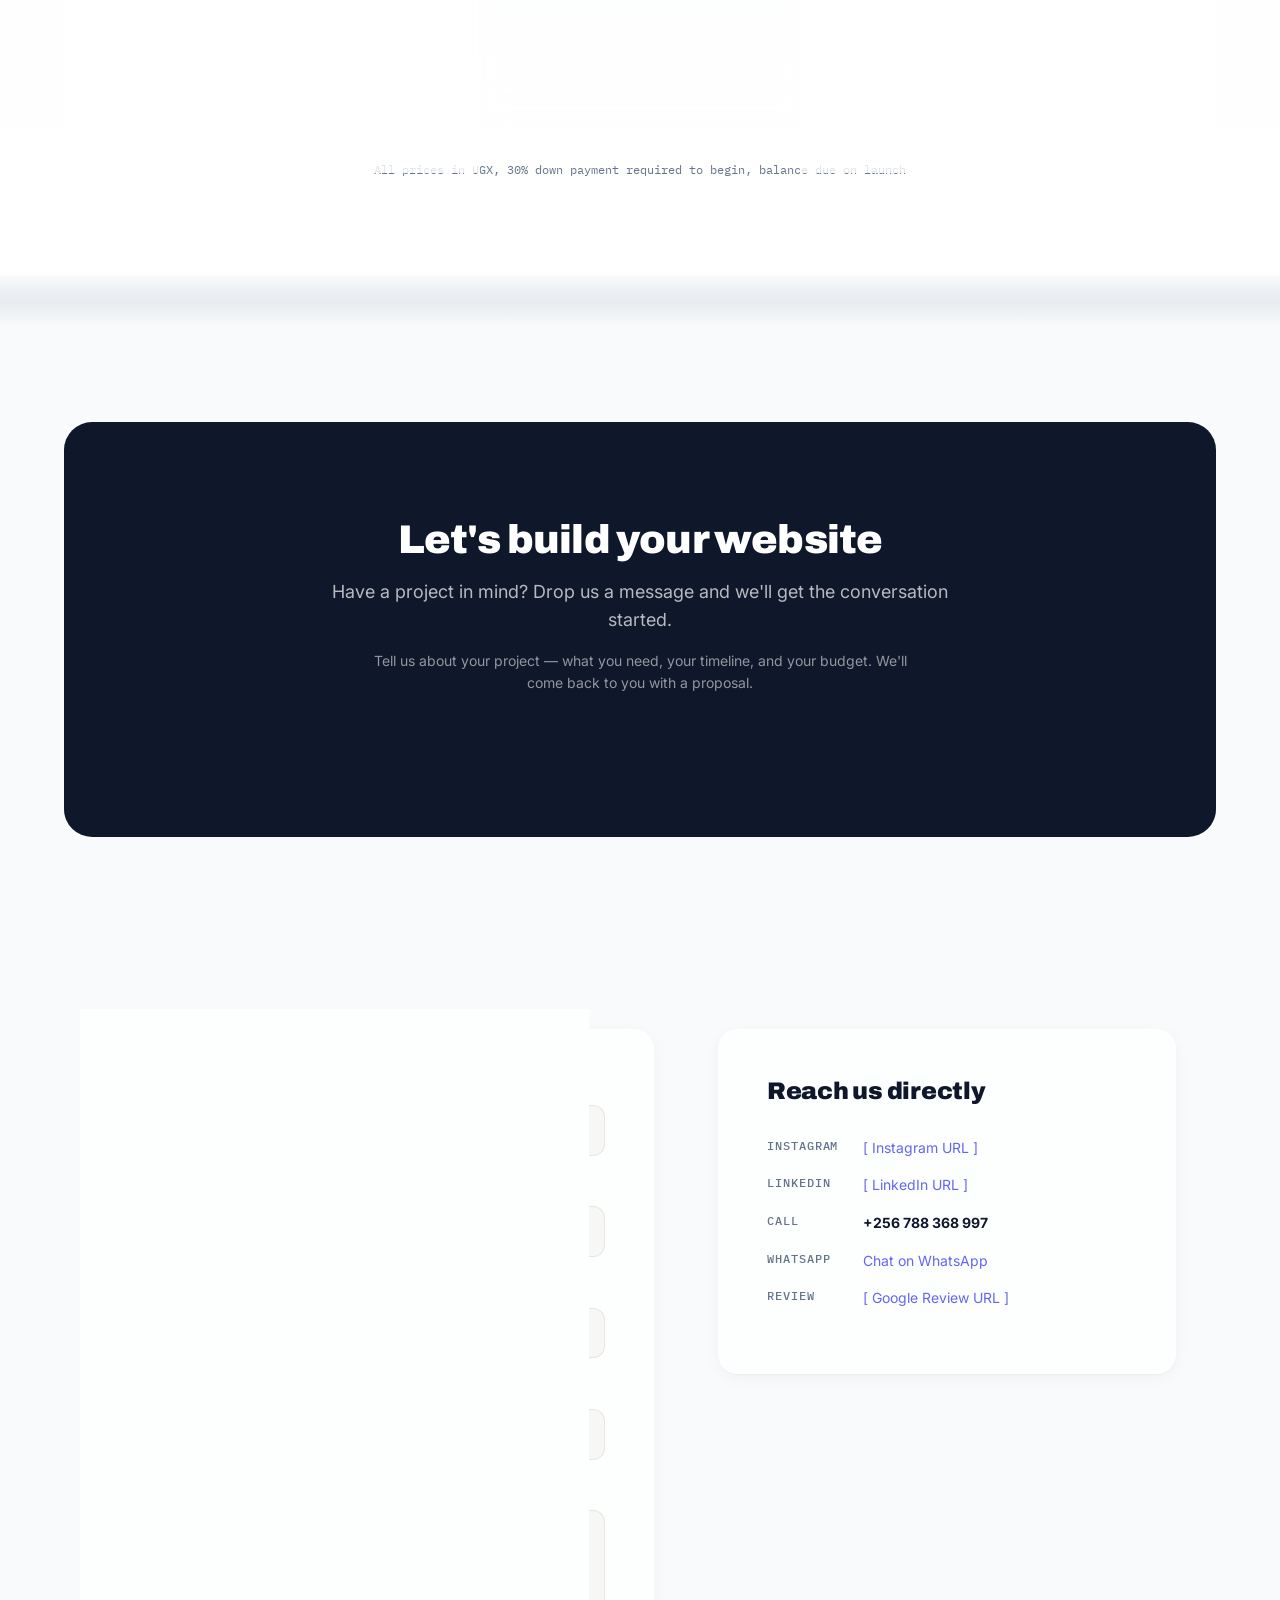
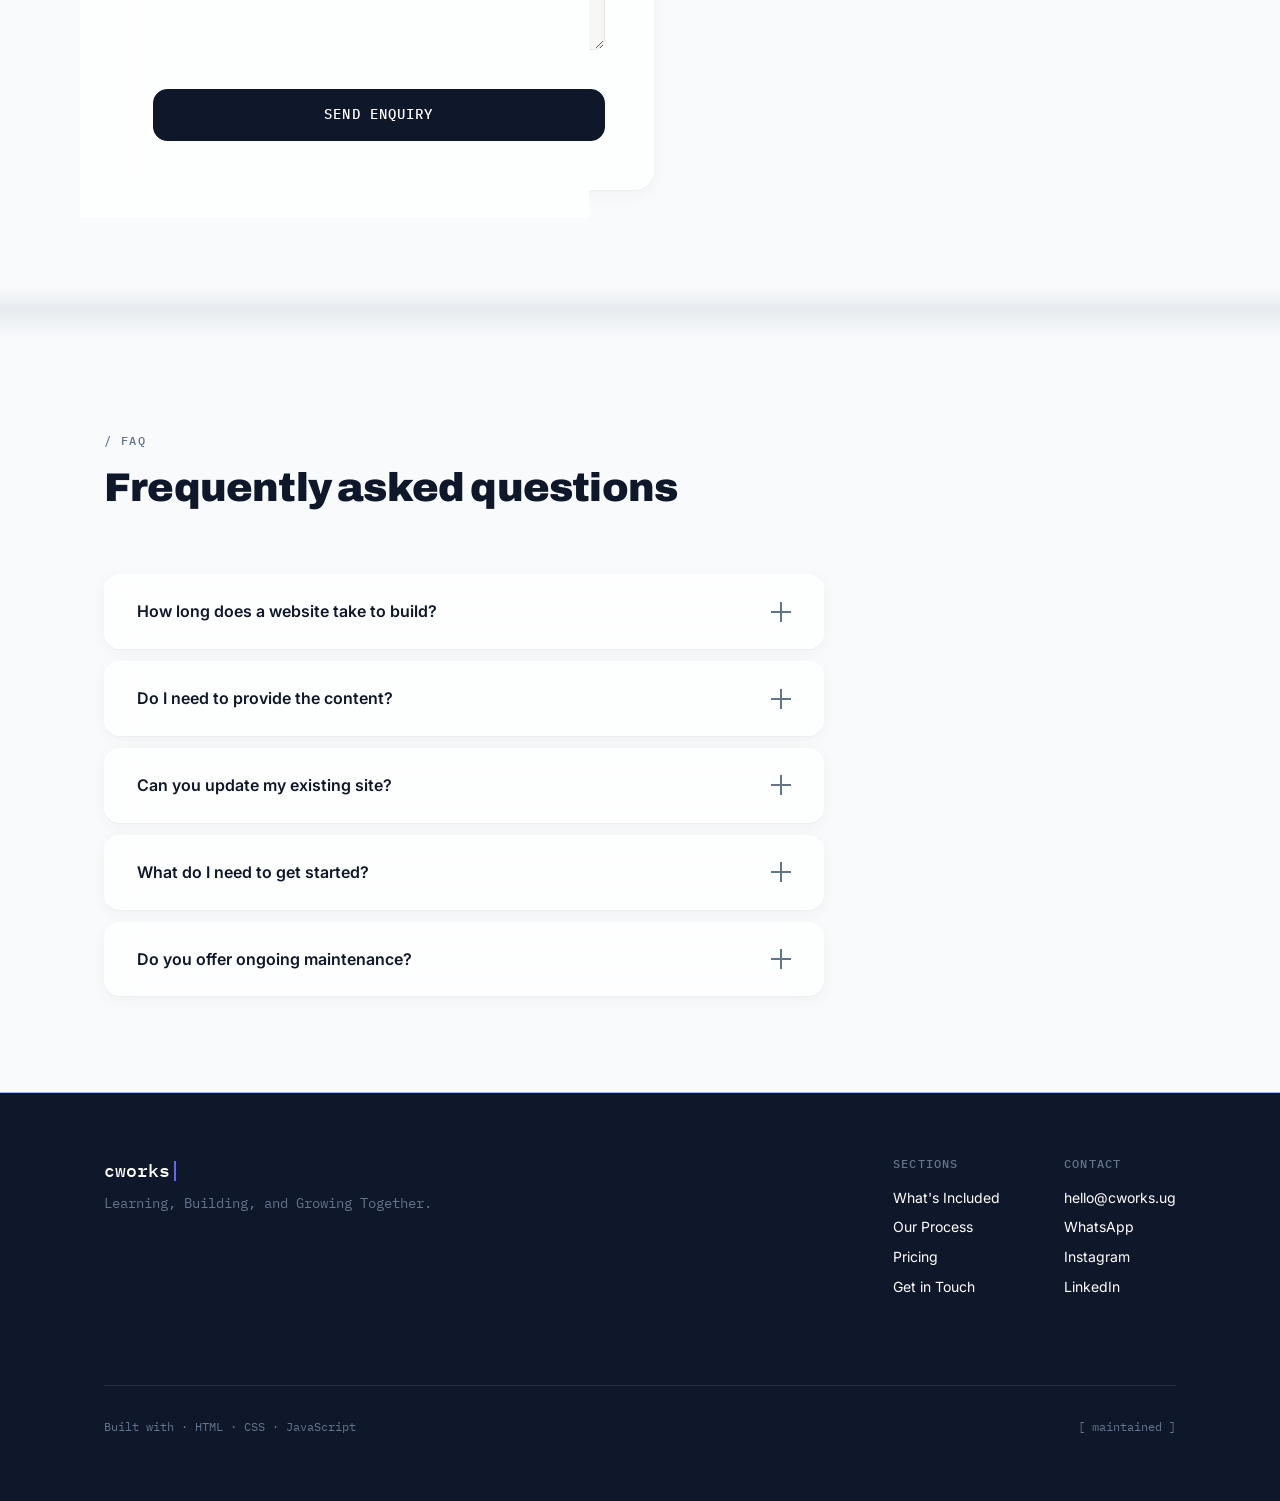
==== commit eddb6092: "latest changes added" ====
--- a/explore-services.html
+++ b/explore-services.html
@@ -18,6 +18,7 @@
   <script defer src="assets/js/contact-form.js"></script>
   <script defer src="assets/js/accordion.js"></script>
   <script defer src="assets/js/pricing-select.js"></script>
+  <script defer src="assets/js/blueprint-timeline.js"></script>
 </head>
 <body>
 
@@ -34,7 +35,6 @@
       </button>
       <nav class="nav-links">
         <a href="explore-services.html" class="active">Explore Services</a>
-        <a href="faq.html">FAQ</a>
         <a href="index.html#about">About</a>
         <a href="index.html#team">Team</a>
         <a href="index.html#contact" class="btn btn-primary">Start a project</a>
@@ -113,67 +113,232 @@
   <!-- ==================== -->
   <!--  C — Our Process      -->
   <!-- ==================== -->
-  <section class="section reveal" id="process">
-    <div class="container">
-      <div class="section-header text-center">
-        <span class="eyebrow">/ how it works</span>
-        <h2>Our Process</h2>
-        <p class="subhead" style="margin: 0 auto;">A clear, collaborative workflow from first conversation to launch day.</p>
-      </div>
-
-      <div class="winding-timeline">
-        <!-- Step 1 -->
-        <div class="timeline-node node-left">
-          <div class="node-circle">01</div>
-          <div class="node-content">
-            <h4>Discovery Call</h4>
-            <p>We sit down with you, in person or virtually, to understand what you need. We talk through your goals, your audience, any sites you like the look of, and your budget. This gives us everything we need to put together a solid proposal.</p>
-          </div>
-        </div>
-
-        <!-- Step 2 -->
-        <div class="timeline-node node-right">
-          <div class="node-circle">02</div>
-          <div class="node-content">
-            <h4>Proposal &amp; Agreement</h4>
-            <p>We send you a clear breakdown of scope, cost, and timeline. Once you're happy, we agree on payment terms and get the project officially started. No hidden fees, no surprises.</p>
-          </div>
-        </div>
-
-        <!-- Step 3 -->
-        <div class="timeline-node node-left">
-          <div class="node-circle">03</div>
-          <div class="node-content">
-            <h4>Design</h4>
-            <p>We build out the visual direction of your site (layout, colours, fonts, and structure). You review and give feedback, and we refine until you sign off. Nothing moves to code until the design is approved.</p>
-          </div>
-        </div>
-
-        <!-- Step 4 -->
-        <div class="timeline-node node-right">
-          <div class="node-circle">04</div>
-          <div class="node-content">
-            <h4>Build</h4>
-            <p>With the design locked in, we build your site. We share progress along the way and give you a preview link before the final review so you can see exactly how it looks and feels.</p>
-          </div>
-        </div>
-
-        <!-- Step 5 -->
-        <div class="timeline-node node-left">
-          <div class="node-circle">05</div>
-          <div class="node-content">
-            <h4>Review &amp; Revisions</h4>
-            <p>You go through the built site and tell us what you'd like adjusted. We work through the agreed revision rounds until everything is exactly as it should be.</p>
-          </div>
-        </div>
-
-        <!-- Step 6 -->
-        <div class="timeline-node node-right">
-          <div class="node-circle">06</div>
-          <div class="node-content">
-            <h4>Launch &amp; Handover</h4>
-            <p>We deploy the site, set up the domain, and make sure everything is live and working. You get the full source code, a walkthrough of the site, and a support window to handle anything post-launch.</p>
-          </div>
+  <section class="process-scroll-container" id="process">
+    <div class="process-sticky-wrapper">
+      
+      <!-- Blueprint Gridlines Background SVG -->
+      <svg class="blueprint-gridlines" width="100%" height="100%" xmlns="http://www.w3.org/2000/svg">
+        <defs>
+          <pattern id="blueprint-grid" width="60" height="60" patternUnits="userSpaceOnUse">
+            <path d="M 60 0 L 0 0 0 60" fill="none" stroke="rgba(0, 240, 255, 0.04)" stroke-width="1.5" stroke-dasharray="4,4" />
+          </pattern>
+        </defs>
+        <rect width="100%" height="100%" fill="url(#blueprint-grid)" />
+      </svg>
+
+      <!-- Technical Drawing Title Block (Header) -->
+      <div class="blueprint-title-block">
+        <div class="title-block-grid">
+          <div class="title-block-section title-block-info">
+            <span class="eyebrow">/ how it works</span>
+            <h2>Our Process</h2>
+            <p class="subhead">A clear, collaborative workflow from first conversation to launch day.</p>
+          </div>
+          <div class="title-block-section title-block-metadata">
+            <div class="meta-row">
+              <div class="meta-col">
+                <span class="meta-label">DRAWING TYPE</span>
+                <span class="meta-value">SYSTEM WORKFLOW</span>
+              </div>
+              <div class="meta-col">
+                <span class="meta-label">REF NUMBER</span>
+                <span class="meta-value">CWORKS-FLOW-06</span>
+              </div>
+            </div>
+            <div class="meta-row">
+              <div class="meta-col">
+                <span class="meta-label">DRAWING SCALE</span>
+                <span class="meta-value" id="blueprint-scale-display">1:1.00</span>
+              </div>
+              <div class="meta-col">
+                <span class="meta-label">SYSTEM STATUS</span>
+                <span class="meta-value status-active">OPERATIONAL</span>
+              </div>
+            </div>
+          </div>
+        </div>
+      </div>
+
+      <!-- Zoom/Pan Canvas Wrapper -->
+      <div class="blueprint-canvas-container">
+        <div class="blueprint-canvas" id="blueprint-canvas">
+          
+          <!-- Background Schematic Artwork & Connections -->
+          <svg class="blueprint-schematic" viewBox="0 0 1500 950" fill="none" xmlns="http://www.w3.org/2000/svg">
+            <g stroke="#00f0ff" stroke-width="1.5" opacity="0.08">
+              <!-- Centerline -->
+              <line x1="100" y1="475" x2="1400" y2="475" stroke-dasharray="10,5" stroke-width="1" />
+              
+              <!-- Nose Cone (Right side) -->
+              <path d="M 1100 395 C 1200 395, 1260 435, 1300 475 C 1260 515, 1200 555, 1100 555 Z" fill="none" />
+              <path d="M 1180 422 C 1220 440, 1240 460, 1250 475 C 1240 490, 1220 510, 1180 528" fill="none" stroke-dasharray="3,3" />
+
+              <!-- Main Body (Cylinder) -->
+              <rect x="400" y="395" width="700" height="160" fill="none" />
+              
+              <!-- Ribs / Ring Frames -->
+              <line x1="500" y1="395" x2="500" y2="555" />
+              <line x1="600" y1="395" x2="600" y2="555" />
+              <line x1="700" y1="395" x2="700" y2="555" />
+              <line x1="800" y1="395" x2="800" y2="555" />
+              <line x1="900" y1="395" x2="900" y2="555" />
+              <line x1="1000" y1="395" x2="1000" y2="555" />
+              
+              <!-- Diagonal Internal Bracing -->
+              <line x1="400" y1="395" x2="500" y2="555" stroke-dasharray="4,4" stroke-width="1" />
+              <line x1="500" y1="395" x2="400" y2="555" stroke-dasharray="4,4" stroke-width="1" />
+              <line x1="500" y1="395" x2="600" y2="555" stroke-dasharray="4,4" stroke-width="1" />
+              <line x1="600" y1="395" x2="500" y2="555" stroke-dasharray="4,4" stroke-width="1" />
+              <line x1="600" y1="395" x2="700" y2="555" stroke-dasharray="4,4" stroke-width="1" />
+              <line x1="700" y1="395" x2="600" y2="555" stroke-dasharray="4,4" stroke-width="1" />
+              <line x1="700" y1="395" x2="800" y2="555" stroke-dasharray="4,4" stroke-width="1" />
+              <line x1="800" y1="395" x2="700" y2="555" stroke-dasharray="4,4" stroke-width="1" />
+              <line x1="800" y1="395" x2="900" y2="555" stroke-dasharray="4,4" stroke-width="1" />
+              <line x1="900" y1="395" x2="800" y2="555" stroke-dasharray="4,4" stroke-width="1" />
+              <line x1="900" y1="395" x2="1000" y2="555" stroke-dasharray="4,4" stroke-width="1" />
+              <line x1="1000" y1="395" x2="900" y2="555" stroke-dasharray="4,4" stroke-width="1" />
+              <line x1="1000" y1="395" x2="1100" y2="555" stroke-dasharray="4,4" stroke-width="1" />
+              <line x1="1100" y1="395" x2="1000" y2="555" stroke-dasharray="4,4" stroke-width="1" />
+
+              <!-- Engine Dome -->
+              <path d="M 400 420 C 370 420, 370 530, 400 530 Z" fill="none" />
+              <line x1="370" y1="475" x2="400" y2="475" />
+              
+              <!-- Engine Nozzle -->
+              <path d="M 370 450 L 290 435 L 290 515 L 370 500 Z" fill="none" />
+              <path d="M 290 435 Q 330 475 290 515" fill="none" stroke-dasharray="2,2" />
+              
+              <!-- Fins -->
+              <path d="M 550 395 L 340 280 L 400 395 Z" fill="none" />
+              <path d="M 520 395 L 360 300" fill="none" stroke-dasharray="3,3" />
+              <path d="M 550 555 L 340 670 L 400 555 Z" fill="none" />
+              <path d="M 520 555 L 360 650" fill="none" stroke-dasharray="3,3" />
+
+              <!-- Internal Tanks -->
+              <circle cx="700" cy="475" r="70" stroke-dasharray="6,4" fill="none" />
+              <circle cx="900" cy="475" r="70" stroke-dasharray="6,4" fill="none" />
+
+              <!-- Circuit Traces -->
+              <path d="M 1100 475 L 1150 475 L 1180 505 L 1220 505" stroke-dasharray="2,2" />
+              <circle cx="1220" cy="505" r="3" fill="#00f0ff" />
+              <path d="M 1100 475 L 1150 475 L 1180 445 L 1220 445" stroke-dasharray="2,2" />
+              <circle cx="1220" cy="445" r="3" fill="#00f0ff" />
+              <path d="M 500 475 L 450 475 L 430 420 L 370 420" stroke-dasharray="2,2" />
+              <circle cx="370" cy="420" r="3" fill="#00f0ff" />
+
+              <!-- Dimensions and labels -->
+              <line x1="1200" y1="420" x2="1230" y2="340" />
+              <line x1="1230" y1="340" x2="1320" y2="340" />
+              <text x="1235" y="332" font-family="var(--font-mono)" font-size="10" fill="#00f0ff" letter-spacing="1">PAYLOAD &amp; AVIONICS</text>
+              
+              <line x1="900" y1="405" x2="930" y2="320" />
+              <line x1="930" y1="320" x2="1030" y2="320" />
+              <text x="935" y="312" font-family="var(--font-mono)" font-size="10" fill="#00f0ff" letter-spacing="1">STAGE-02 LH2 TANK</text>
+
+              <line x1="700" y1="405" x2="730" y2="320" />
+              <line x1="730" y1="320" x2="830" y2="320" />
+              <text x="735" y="312" font-family="var(--font-mono)" font-size="10" fill="#00f0ff" letter-spacing="1">STAGE-01 LOX TANK</text>
+              
+              <line x1="330" y1="495" x2="310" y2="600" />
+              <line x1="310" y1="600" x2="210" y2="600" />
+              <text x="215" y="592" font-family="var(--font-mono)" font-size="10" fill="#00f0ff" letter-spacing="1">THRUST NOZZLE [ST-01]</text>
+
+              <line x1="290" y1="710" x2="1300" y2="710" />
+              <line x1="290" y1="700" x2="290" y2="720" />
+              <line x1="1300" y1="700" x2="1300" y2="720" />
+              <text x="750" y="725" font-family="var(--font-mono)" font-size="11" fill="#00f0ff" text-anchor="middle" letter-spacing="1">DIMENSION REF: 18.25m (SYSTEM TOTAL)</text>
+            </g>
+
+            <!-- Flow Path Connecting the 6 steps -->
+            <g stroke="#00f0ff" stroke-width="2" fill="none" opacity="0.35">
+              <defs>
+                <marker id="arrow" viewBox="0 0 10 10" refX="6" refY="5" markerWidth="6" markerHeight="6" orient="auto-start-reverse">
+                  <path d="M 0 1 L 10 5 L 0 9 z" fill="#00f0ff" />
+                </marker>
+              </defs>
+              
+              <path class="connection-path" d="M 250 275 H 750 H 1250 V 675 H 750 H 250" />
+              
+              <circle cx="250" cy="275" r="8" fill="#0b1226" stroke="#00f0ff" stroke-width="2" />
+              <circle cx="750" cy="275" r="8" fill="#0b1226" stroke="#00f0ff" stroke-width="2" />
+              <circle cx="1250" cy="275" r="8" fill="#0b1226" stroke="#00f0ff" stroke-width="2" />
+              <circle cx="1250" cy="675" r="8" fill="#0b1226" stroke="#00f0ff" stroke-width="2" />
+              <circle cx="750" cy="675" r="8" fill="#0b1226" stroke="#00f0ff" stroke-width="2" />
+              <circle cx="250" cy="675" r="8" fill="#0b1226" stroke="#00f0ff" stroke-width="2" />
+            </g>
+          </svg>
+
+          <!-- Step Cards Container -->
+          <div class="blueprint-steps">
+            
+            <!-- Step 01 -->
+            <div class="blueprint-step" data-step="1">
+              <div class="step-card-header">
+                <span class="step-num">[ 01 ]</span>
+                <h4>Discovery Call</h4>
+              </div>
+              <div class="step-card-body">
+                <p>We sit down with you, in person or virtually, to understand what you need. We talk through your goals, your audience, any sites you like the look of, and your budget. This gives us everything we need to put together a solid proposal.</p>
+              </div>
+            </div>
+            
+            <!-- Step 02 -->
+            <div class="blueprint-step" data-step="2">
+              <div class="step-card-header">
+                <span class="step-num">[ 02 ]</span>
+                <h4>Proposal &amp; Agreement</h4>
+              </div>
+              <div class="step-card-body">
+                <p>We send you a clear breakdown of scope, cost, and timeline. Once you're happy, we agree on payment terms and get the project officially started. No hidden fees, no surprises.</p>
+              </div>
+            </div>
+
+            <!-- Step 03 -->
+            <div class="blueprint-step" data-step="3">
+              <div class="step-card-header">
+                <span class="step-num">[ 03 ]</span>
+                <h4>Design</h4>
+              </div>
+              <div class="step-card-body">
+                <p>We build out the visual direction of your site (layout, colours, fonts, and structure). You review and give feedback, and we refine until you sign off. Nothing moves to code until the design is approved.</p>
+              </div>
+            </div>
+
+            <!-- Step 04 -->
+            <div class="blueprint-step" data-step="4">
+              <div class="step-card-header">
+                <span class="step-num">[ 04 ]</span>
+                <h4>Build</h4>
+              </div>
+              <div class="step-card-body">
+                <p>With the design locked in, we build your site. We share progress along the way and give you a preview link before the final review so you can see exactly how it looks and feels.</p>
+              </div>
+            </div>
+
+            <!-- Step 05 -->
+            <div class="blueprint-step" data-step="5">
+              <div class="step-card-header">
+                <span class="step-num">[ 05 ]</span>
+                <h4>Review &amp; Revisions</h4>
+              </div>
+              <div class="step-card-body">
+                <p>You go through the built site and tell us what you'd like adjusted. We work through the agreed revision rounds until everything is exactly as it should be.</p>
+              </div>
+            </div>
+
+            <!-- Step 06 -->
+            <div class="blueprint-step" data-step="6">
+              <div class="step-card-header">
+                <span class="step-num">[ 06 ]</span>
+                <h4>Launch &amp; Handover</h4>
+              </div>
+              <div class="step-card-body">
+                <p>We deploy the site, set up the domain, and make sure everything is live and working. You get the full source code, a walkthrough of the site, and a support window to handle anything post-launch.</p>
+              </div>
+            </div>
+
+          </div>
+
         </div>
       </div>
     </div>
@@ -193,157 +358,219 @@
       </div>
 
       <div class="pricing-grid">
-        <!-- Starter -->
+        <!-- Basic -->
         <div class="pricing-card">
-          <h3>Starter Site</h3>
-          <p class="pricing-subtitle">One-time build</p>
-          <div class="pricing-price">UGX 350,000</div>
-          <div class="pricing-monthly">+ UGX 80,000 / month hosting</div>
-          <p class="pricing-desc">Perfect for individuals and small projects that need a clean, professional online presence without the complexity.</p>
+          <h3>Basic</h3>
+          <p class="pricing-subtitle">UGX 500,000</p>
+          <div class="pricing-price">2-3 Weeks</div>
+          <div class="pricing-monthly">Estimated Delivery Window</div>
+          <p class="pricing-desc">Perfect for landing pages and simple online flyers needing an immediate, highly polished presence.</p>
           <ul class="pricing-features">
-            <li>3 months free hosting included</li>
-            <li>Single-page website (up to 5 sections)</li>
-            <li>Mobile-responsive design</li>
-            <li>Basic contact form</li>
-            <li>Custom domain setup</li>
+            <li>Landing Page (Max 3 Pages)</li>
+            <li>1 year free hosting</li>
             <li>Up to 2 revision rounds</li>
-            <li>1-week delivery</li>
+            <li>Mobile Responsive Design</li>
+            <li>Contact Form</li>
+            <li>Custom Domain name setup</li>
+            <li>Domain/Hosting fee = 200,000/year (After 1 free year)</li>
           </ul>
-          <a href="#contact" class="btn btn-outline btn-large pricing-btn" data-tier="Starter">Get Started</a>
+          <a href="#contact" class="btn btn-outline btn-large pricing-btn" data-tier="Basic">Get Started</a>
         </div>
 
         <!-- Standard (Most Popular) -->
         <div class="pricing-card pricing-card--popular">
           <span class="popular-badge">Most Popular</span>
-          <h3>Standard Site</h3>
-          <p class="pricing-subtitle">One-time build</p>
-          <div class="pricing-price">UGX 750,000</div>
-          <div class="pricing-monthly">+ UGX 150,000 / month hosting</div>
-          <p class="pricing-desc">For businesses and creators who need a fully custom, multi-page site with proper hosting and a real domain.</p>
+          <h3>Standard</h3>
+          <p class="pricing-subtitle">UGX 750,000</p>
+          <div class="pricing-price">3 Wks - 1 Mo</div>
+          <div class="pricing-monthly">Estimated Delivery Window</div>
+          <p class="pricing-desc">Ideal for small businesses needing multiple pages, interactive details, and custom layouts.</p>
           <ul class="pricing-features">
-            <li>3 months free hosting included</li>
-            <li>Multi-page website (up to 5 pages)</li>
-            <li>Custom design &amp; animations</li>
-            <li>Mobile-responsive design</li>
-            <li>Contact form with email delivery</li>
-            <li>Basic SEO setup</li>
-            <li>Custom domain setup</li>
-            <li>Up to 3 revision rounds</li>
-            <li>2&ndash;3 week delivery</li>
+            <li>5 - 15 Pages</li>
+            <li>1 year free hosting</li>
+            <li>Up to 5 revision rounds</li>
+            <li>Mobile Responsive Design</li>
+            <li>Contact Form</li>
+            <li>Custom Domain name setup</li>
+            <li>Advance animation and interactions</li>
+            <li>Domain/Hosting fee = 350,000/year (After 1 free year)</li>
           </ul>
           <a href="#contact" class="btn btn-signal btn-large pricing-btn" data-tier="Standard">Get Started</a>
         </div>
 
-        <!-- Super -->
+        <!-- Premium -->
         <div class="pricing-card">
-          <h3>Super Site</h3>
-          <p class="pricing-subtitle">One-time build</p>
-          <div class="pricing-price">UGX 1,200,000</div>
-          <div class="pricing-monthly">+ UGX 250,000 / month hosting</div>
-          <p class="pricing-desc">For complex projects that demand advanced functionality, backend capability, and a fully configured server environment.</p>
+          <h3>Premium</h3>
+          <p class="pricing-subtitle">UGX 1,500,000 /= +</p>
+          <div class="pricing-price">TBD</div>
+          <div class="pricing-monthly">Timeline Agreed per Project</div>
+          <p class="pricing-desc">For complex corporate portals, CMS-driven setups, or functional e-commerce integrations.</p>
           <ul class="pricing-features">
-            <li>3 months free hosting included</li>
-            <li>Unlimited pages</li>
-            <li>Full custom design from scratch</li>
-            <li>Advanced animations &amp; interactions</li>
-            <li>Contact form with email delivery</li>
-            <li>Advanced SEO setup</li>
-            <li>Custom domain + SSL certificate</li>
-            <li>Priority support</li>
-            <li>Up to 5 revision rounds</li>
-            <li>Timeline agreed per project</li>
+            <li>Up to 30 Pages</li>
+            <li>1 year free hosting</li>
+            <li>Up to 7 revision rounds</li>
+            <li>Mobile Responsive Design</li>
+            <li>Contact Form</li>
+            <li>E-Commerce Integration</li>
+            <li>Chat Bot Integration</li>
+            <li>Custom Domain name setup</li>
+            <li>Advance animation and interaction</li>
+            <li>Content Management System (CMS)</li>
+            <li>Domain/Hosting fee = 500,000/year (After 1 free year)</li>
           </ul>
-          <a href="#contact" class="btn btn-outline btn-large pricing-btn" data-tier="Super">Get Started</a>
-        </div>
-      </div>
-
-      <p class="pricing-footnote">All prices in UGX. 50% deposit to begin, balance due on launch. Hosting is free for the first 3 months — after that, billed monthly via Mobile Money.</p>
+          <a href="#contact" class="btn btn-outline btn-large pricing-btn" data-tier="Premium">Get Started</a>
+        </div>
+      </div>
+
+      <p class="pricing-footnote">All prices in UGX, 30% down payment required to begin, balance due on launch</p>
     </div>
   </section>
 
   <hr class="divider">
 
   <!-- ==================== -->
-  <!--  E — Contact Section  -->
-  <!-- ==================== -->
-  <!-- TODO: Wire to a real form endpoint (Formspree or custom backend) before launch -->
-  <section class="contact-section reveal" id="contact">
-    <div class="container">
-      <div class="contact-card-container">
-        
-        <!-- Left Side: Dark core navy panel with contact info -->
-        <div class="contact-details-panel">
-          <div>
-            <span class="eyebrow">/ contact</span>
-            <h2>Let's build your website.</h2>
-            <p class="subhead">Have a project in mind? Drop us a message and we'll get the conversation started.</p>
-          </div>
-
-          <div class="contact-detail-items">
-            <div class="contact-detail-item">
-              <span class="label">Instagram</span>
-              <span class="val"><a href="https://instagram.com/cworksug" target="_blank" rel="noopener">@cworksug</a></span>
-            </div>
-            <div class="contact-detail-item">
-              <span class="label">LinkedIn</span>
-              <span class="val"><a href="https://linkedin.com/company/cworksug" target="_blank" rel="noopener">CWORKS</a></span>
-            </div>
-            <div class="contact-detail-item">
-              <span class="label">Call</span>
-              <span class="val"><strong>+256 788 368 997</strong></span>
-            </div>
-            <div class="contact-detail-item">
-              <span class="label">WhatsApp</span>
-              <span class="val"><a href="https://wa.me/256788368997" target="_blank" rel="noopener">Chat on WhatsApp</a></span>
-            </div>
-          </div>
-        </div>
-
-        <!-- Right Side: Light panel with form -->
-        <div class="contact-form-panel">
-          <form id="explore-contact-form" class="contact-form-el" novalidate>
-            <div class="form-group">
-              <label for="es-name">Your Name</label>
-              <input type="text" id="es-name" name="name" required placeholder="Your name">
-            </div>
-            <div class="form-group">
-              <label for="es-email">Email Address</label>
-              <input type="email" id="es-email" name="email" required placeholder="your@email.com">
-            </div>
-            <div class="form-group">
-              <label for="es-phone">Phone Number</label>
-              <input type="tel" id="es-phone" name="phone" placeholder="+256 700 000 000">
-            </div>
-            <div class="form-group">
-              <label for="es-tier">Service Tier</label>
-              <select id="es-tier" name="tier">
-                <option value="" disabled selected>Select a tier…</option>
-                <option value="Starter">Starter</option>
-                <option value="Standard">Standard</option>
-                <option value="Super">Super</option>
-              </select>
-            </div>
-            <div class="form-group">
-              <label for="es-message">Tell us about your project</label>
-              <textarea id="es-message" name="message" required placeholder="What kind of site do you need? Any features in mind? Timeline?"></textarea>
-            </div>
-            <div class="form-submit">
-              <button type="submit" class="btn btn-primary btn-large">Send Enquiry</button>
-            </div>
-          </form>
-
-          <div id="es-form-success" class="form-success">
-            <span class="success-icon">&#10003;</span>
-            <h3>Enquiry sent</h3>
-            <p>Thanks for reaching out. We'll review your project and get back to you with a proposal within 24 hours.</p>
-          </div>
-        </div>
-
-      </div>
+  <!--  E — CTA + Contact    -->
+  <!-- ==================== -->
+  <section class="cta-band reveal" id="contact">
+    <div class="container">
+      <h2>Let's build your website</h2>
+      <p class="subhead" style="margin:0 auto var(--space-md);">Have a project in mind? Drop us a message and we'll get the conversation started.</p>
+      <p class="cta-supporting" style="color:rgba(255,255,255,0.55);max-width:560px;margin:0 auto var(--space-2xl);font-size:var(--text-sm);">Tell us about your project — what you need, your timeline, and your budget. We'll come back to you with a proposal.</p>
     </div>
   </section>
 
-
+  <section class="section reveal">
+    <div class="container">
+      <div class="contact-dual">
+        <!-- Form -->
+        <!-- TODO: Wire to a real form endpoint (Formspree or custom backend) before launch -->
+        <form id="explore-contact-form" class="contact-form" novalidate>
+          <div class="form-group">
+            <label for="es-name">Your Name</label>
+            <input type="text" id="es-name" name="name" required placeholder="Your name">
+          </div>
+          <div class="form-group">
+            <label for="es-email">Email Address</label>
+            <input type="email" id="es-email" name="email" required placeholder="your@email.com">
+          </div>
+          <div class="form-group">
+            <label for="es-phone">Phone Number</label>
+            <input type="tel" id="es-phone" name="phone" placeholder="+256 700 000 000">
+          </div>
+          <div class="form-group">
+            <label for="es-tier">Service Tier</label>
+            <select id="es-tier" name="tier">
+              <option value="" disabled selected>Select a tier…</option>
+              <option value="Basic">Basic</option>
+              <option value="Standard">Standard</option>
+              <option value="Premium">Premium</option>
+            </select>
+          </div>
+          <div class="form-group">
+            <label for="es-message">Tell us about your project</label>
+            <textarea id="es-message" name="message" required placeholder="What kind of site do you need? Any features in mind? Timeline?"></textarea>
+          </div>
+          <div class="form-submit">
+            <button type="submit" class="btn btn-primary btn-large">Send Enquiry</button>
+          </div>
+        </form>
+
+        <div id="es-form-success" class="form-success">
+          <span class="success-icon">&#10003;</span>
+          <h3>Enquiry sent</h3>
+          <p>Thanks for reaching out. We'll review your project and get back to you with a proposal within 24 hours.</p>
+        </div>
+
+        <!-- Contact list -->
+        <aside class="contact-block">
+          <h3>Reach us directly</h3>
+
+          <div class="contact-detail">
+            <span class="detail-label">Instagram</span>
+            <span class="detail-value"><a href="#">[ Instagram URL ]</a></span>
+          </div>
+          <div class="contact-detail">
+            <span class="detail-label">LinkedIn</span>
+            <span class="detail-value"><a href="#">[ LinkedIn URL ]</a></span>
+          </div>
+          <div class="contact-detail">
+            <span class="detail-label">Call</span>
+            <span class="detail-value"><strong>+256 788 368 997</strong></span>
+          </div>
+          <div class="contact-detail">
+            <span class="detail-label">WhatsApp</span>
+            <span class="detail-value"><a href="https://wa.me/256788368997" target="_blank" rel="noopener">Chat on WhatsApp</a></span>
+          </div>
+          <div class="contact-detail">
+            <span class="detail-label">Review</span>
+            <span class="detail-value"><a href="#">[ Google Review URL ]</a></span>
+          </div>
+        </aside>
+      </div>
+    </div>
+  </section>
+
+  <hr class="divider">
+
+  <!-- ==================== -->
+  <!--  F — FAQ              -->
+  <!-- ==================== -->
+  <section class="section reveal" id="faq">
+    <div class="container">
+      <div class="section-header">
+        <span class="eyebrow">/ faq</span>
+        <h2>Frequently asked questions</h2>
+      </div>
+
+      <div class="accordion">
+        <div class="accordion-item">
+          <button class="accordion-trigger" aria-expanded="false">
+            <span>How long does a website take to build?</span>
+            <span class="accordion-icon"></span>
+          </button>
+          <div class="accordion-panel">
+            <p>[ answer pending ]</p>
+          </div>
+        </div>
+        <div class="accordion-item">
+          <button class="accordion-trigger" aria-expanded="false">
+            <span>Do I need to provide the content?</span>
+            <span class="accordion-icon"></span>
+          </button>
+          <div class="accordion-panel">
+            <p>[ answer pending ]</p>
+          </div>
+        </div>
+        <div class="accordion-item">
+          <button class="accordion-trigger" aria-expanded="false">
+            <span>Can you update my existing site?</span>
+            <span class="accordion-icon"></span>
+          </button>
+          <div class="accordion-panel">
+            <p>[ answer pending ]</p>
+          </div>
+        </div>
+        <div class="accordion-item">
+          <button class="accordion-trigger" aria-expanded="false">
+            <span>What do I need to get started?</span>
+            <span class="accordion-icon"></span>
+          </button>
+          <div class="accordion-panel">
+            <p>[ answer pending ]</p>
+          </div>
+        </div>
+        <div class="accordion-item">
+          <button class="accordion-trigger" aria-expanded="false">
+            <span>Do you offer ongoing maintenance?</span>
+            <span class="accordion-icon"></span>
+          </button>
+          <div class="accordion-panel">
+            <p>[ answer pending ]</p>
+          </div>
+        </div>
+      </div>
+    </div>
+  </section>
 
   <!-- Footer -->
   <footer class="site-footer">
@@ -356,16 +583,18 @@
       </div>
       <div class="footer-links">
         <div class="footer-nav">
-          <h4>Pages</h4>
-          <a href="index.html">Home</a>
-          <a href="explore-services.html">Explore Services</a>
-          <a href="faq.html">FAQ</a>
+          <h4>Sections</h4>
+          <a href="#whats-included">What's Included</a>
+          <a href="#process">Our Process</a>
+          <a href="#pricing">Pricing</a>
+          <a href="#contact">Get in Touch</a>
         </div>
         <div class="footer-nav">
-          <h4>Social</h4>
-          <a href="https://instagram.com/cworksug" target="_blank" rel="noopener">Instagram</a>
-          <a href="https://linkedin.com/company/cworksug" target="_blank" rel="noopener">LinkedIn</a>
-          <a href="https://x.com/cworksug" target="_blank" rel="noopener">X</a>
+          <h4>Contact</h4>
+          <a href="mailto:hello@cworks.ug">hello@cworks.ug</a>
+          <a href="https://wa.me/256788368997">WhatsApp</a>
+          <a href="#">Instagram</a>
+          <a href="#">LinkedIn</a>
         </div>
       </div>
       <div class="footer-bottom">
--- a/assets/css/variables.css
+++ b/assets/css/variables.css
@@ -1,21 +1,13 @@
 /* === CWORKS Design Tokens === */
 
 :root {
-  /* Brand Color Palette */
-  --color-noir: #030706;      /* Noir - deep graphite black */
-  --color-denim: #20394a;     /* Denim - rich dark slate blue */
-  --color-bone: #f9f5ed;      /* Bone - elegant off-white */
-  --color-steel: #6196aa;     /* Steel - muted steel blue accent */
-  --color-concrete: #c9ccc3;  /* Concrete - soft warm gray */
+  /* Color */
+  --ink: #0F172A;
+  --paper: #F8FAFC;
+  --signal: #6366F1;
+  --line: #A5B4FC;
+  --mute: #64748B;
   --white: #FFFFFF;
-
-  /* Global Mappings */
-  --ink: var(--color-noir);     /* Noir for main text */
-  --paper: var(--color-bone);   /* Bone for main background */
-  --signal: var(--color-steel); /* Steel for primary accent */
-  --line: rgba(32, 57, 74, 0.15); /* Denim border tint */
-  --mute: #505c66;              /* Muted blue-gray for secondary text */
-  --navy: var(--color-denim);   /* Denim for dark sections */
 
   /* Type scale */
   --text-xs: 0.75rem;    /* 12px */
--- a/assets/css/global.css
+++ b/assets/css/global.css
@@ -8,6 +8,14 @@
   font-size: var(--text-base);
   color: var(--ink);
   background-color: var(--paper);
+}
+
+/* --- Grainient Animated Background --- */
+.grainient-bg {
+  position: fixed;
+  inset: 0;
+  z-index: -1;
+  pointer-events: none;
 }
 
 /* --- Typography --- */
@@ -76,10 +84,10 @@
   position: sticky;
   top: 0;
   z-index: 100;
-  background: rgba(249, 245, 237, 0.75);
+  background: rgba(238, 242, 243, 0.7);
   backdrop-filter: blur(20px) saturate(180%);
   -webkit-backdrop-filter: blur(20px) saturate(180%);
-  border-bottom: 1px solid var(--line);
+  border-bottom: 1px solid rgba(142, 158, 171, 0.18);
   box-shadow: 0 1px 3px rgba(0,0,0,0.03);
 }
 
@@ -175,7 +183,6 @@
 
 .btn-primary:hover {
   background: var(--signal);
-  color: var(--color-noir);
   border-color: var(--signal);
 }
 
@@ -186,20 +193,19 @@
 }
 
 .btn-outline:hover {
-  background: var(--navy);
+  background: var(--ink);
   color: var(--white);
 }
 
 .btn-signal {
   background: var(--signal);
-  color: var(--color-noir);
+  color: var(--white);
   border-color: var(--signal);
 }
 
 .btn-signal:hover {
-  background: var(--navy);
-  color: var(--white);
-  border-color: var(--navy);
+  background: var(--ink);
+  border-color: var(--ink);
 }
 
 .btn-white {
--- a/assets/css/explore-services.css
+++ b/assets/css/explore-services.css
@@ -1,13 +1,34 @@
 /* === Explore Services Page Styles === */
 
-/* Hero — ink panel */
+/* Hero — full-height with beams canvas */
 .hero-explore {
   background: var(--ink);
   color: var(--white);
-  padding: var(--space-4xl) 0;
-  min-height: 50vh;
+  min-height: 100vh;
   display: flex;
   align-items: center;
+  position: relative;
+  overflow: hidden;
+  padding: 0;
+}
+
+.hero-canvas {
+  position: absolute;
+  inset: 0;
+  z-index: 0;
+  pointer-events: none;
+}
+
+.hero-explore-content {
+  position: relative;
+  z-index: 1;
+  padding: var(--space-4xl) var(--gutter-mobile);
+}
+
+@media (min-width: 768px) {
+  .hero-explore-content {
+    padding: var(--space-4xl) var(--gutter-desktop);
+  }
 }
 
 .hero-explore .eyebrow {
@@ -46,10 +67,10 @@
   position: sticky;
   top: 64px;
   z-index: 99;
-  background: rgba(230, 233, 236, 0.85);
+  background: rgba(245, 244, 240, 0.8);
   backdrop-filter: blur(16px);
   -webkit-backdrop-filter: blur(16px);
-  border-bottom: 1px solid rgba(0, 32, 63, 0.08);
+  border-bottom: 1px solid rgba(217, 217, 212, 0.4);
 }
 
 .sub-nav .container {
@@ -138,181 +159,373 @@
   color: var(--ink);
 }
 
-/* --- Winding Serpentine Timeline (Process) --- */
-.winding-timeline {
+/* --- Blueprint Timeline (Process) --- */
+:root {
+  --blueprint-bg: #060b1e;
+  --blueprint-cyan: #00f0ff;
+  --blueprint-text: #e2e8f0;
+  --blueprint-mute: #64748b;
+  --blueprint-glow: rgba(0, 240, 255, 0.4);
+}
+
+.process-scroll-container {
+  height: 700vh;
   position: relative;
-  max-width: 900px;
-  margin: var(--space-3xl) auto;
+  background-color: var(--blueprint-bg);
+  color: var(--blueprint-text);
+  overflow: visible;
+}
+
+.process-sticky-wrapper {
+  position: sticky;
+  top: 0;
+  height: 100vh;
+  width: 100%;
+  overflow: hidden;
+  display: flex;
+  align-items: center;
+  justify-content: center;
+  z-index: 5;
+}
+
+.blueprint-gridlines {
+  position: absolute;
+  inset: 0;
+  pointer-events: none;
+  z-index: 1;
+}
+
+.blueprint-title-block {
+  position: absolute;
+  top: 24px;
+  left: 24px;
+  z-index: 10;
+  background: rgba(6, 11, 30, 0.85);
+  backdrop-filter: blur(8px);
+  -webkit-backdrop-filter: blur(8px);
+  border: 1px solid rgba(0, 240, 255, 0.3);
+  font-family: var(--font-mono);
+  width: 480px;
+  box-shadow: 0 10px 30px rgba(0, 0, 0, 0.6);
+  color: var(--blueprint-text);
+}
+
+.title-block-grid {
   display: flex;
   flex-direction: column;
-  gap: var(--space-3xl);
-  padding: var(--space-xl) 0;
-}
-
-/* Center line */
-.winding-timeline::before {
+}
+
+.title-block-info {
+  padding: 16px 20px;
+  border-bottom: 1px solid rgba(0, 240, 255, 0.3);
+}
+
+.title-block-info .eyebrow {
+  color: var(--blueprint-cyan);
+  margin-bottom: 4px;
+  font-size: 11px;
+  letter-spacing: 0.12em;
+  font-family: var(--font-mono);
+}
+
+.title-block-info h2 {
+  color: #ffffff;
+  margin: 0 0 6px 0;
+  font-size: 24px;
+  font-weight: 700;
+  letter-spacing: -0.02em;
+  font-family: var(--font-display);
+}
+
+.title-block-info .subhead {
+  color: #94a3b8;
+  font-size: 12px;
+  margin: 0;
+  line-height: 1.45;
+  max-width: 100%;
+}
+
+.title-block-metadata {
+  display: flex;
+  flex-direction: column;
+  font-size: 10px;
+}
+
+.meta-row {
+  display: flex;
+  border-bottom: 1px solid rgba(0, 240, 255, 0.2);
+}
+
+.meta-row:last-child {
+  border-bottom: none;
+}
+
+.meta-col {
+  flex: 1;
+  padding: 6px 12px;
+  border-right: 1px solid rgba(0, 240, 255, 0.2);
+}
+
+.meta-col:last-child {
+  border-right: none;
+}
+
+.meta-label {
+  display: block;
+  color: var(--blueprint-mute);
+  font-size: 8px;
+  margin-bottom: 2px;
+  letter-spacing: 0.05em;
+}
+
+.meta-value {
+  display: block;
+  font-weight: 600;
+  color: #cbd5e1;
+}
+
+.status-active {
+  color: var(--blueprint-cyan);
+  animation: blueprint-pulse 2s infinite;
+}
+
+@keyframes blueprint-pulse {
+  0%, 100% { opacity: 1; text-shadow: 0 0 4px rgba(0, 240, 255, 0.6); }
+  50% { opacity: 0.5; text-shadow: 0 0 1px rgba(0, 240, 255, 0.1); }
+}
+
+.blueprint-canvas-container {
+  position: relative;
+  width: 100vw;
+  height: 100vh;
+  overflow: hidden;
+  display: flex;
+  align-items: center;
+  justify-content: center;
+  z-index: 2;
+}
+
+.blueprint-canvas {
+  position: relative;
+  width: 1500px;
+  height: 950px;
+  flex-shrink: 0;
+  transform-origin: center center;
+  will-change: transform;
+}
+
+.blueprint-schematic {
+  position: absolute;
+  inset: 0;
+  width: 100%;
+  height: 100%;
+  z-index: 1;
+  pointer-events: none;
+}
+
+@keyframes blueprint-flow {
+  to {
+    stroke-dashoffset: -32;
+  }
+}
+
+.connection-path {
+  stroke-dasharray: 8, 8;
+  animation: blueprint-flow 1.5s linear infinite;
+}
+
+.blueprint-steps {
+  position: absolute;
+  inset: 0;
+  z-index: 3;
+  pointer-events: none;
+}
+
+.blueprint-step {
+  position: absolute;
+  width: 340px;
+  height: 240px;
+  background: rgba(10, 18, 38, 0.75);
+  backdrop-filter: blur(8px);
+  -webkit-backdrop-filter: blur(8px);
+  border: 1px solid rgba(0, 240, 255, 0.2);
+  border-radius: 4px;
+  padding: 24px;
+  box-sizing: border-box;
+  pointer-events: auto;
+  display: flex;
+  flex-direction: column;
+  justify-content: flex-start;
+  gap: 12px;
+  transition: opacity 0.4s cubic-bezier(0.25, 0.46, 0.45, 0.94),
+              transform 0.4s cubic-bezier(0.25, 0.46, 0.45, 0.94),
+              border-color 0.4s cubic-bezier(0.25, 0.46, 0.45, 0.94),
+              box-shadow 0.4s cubic-bezier(0.25, 0.46, 0.45, 0.94),
+              filter 0.4s cubic-bezier(0.25, 0.46, 0.45, 0.94);
+  transform-origin: center center;
+}
+
+/* CAD corner drafting marks */
+.blueprint-step::before {
   content: '';
   position: absolute;
-  top: 0;
-  bottom: 0;
-  left: 50%;
-  width: 2px;
-  background: var(--line);
-  transform: translateX(-50%);
-  z-index: 1;
-}
-
-.timeline-node {
-  position: relative;
-  display: flex;
-  align-items: center;
-  width: 100%;
-  min-height: 120px;
-  box-sizing: border-box;
-}
-
-/* Timeline Circle Node */
-.node-circle {
-  width: 72px;
-  height: 72px;
-  border-radius: 50%;
-  background: var(--white);
-  border: 4px solid var(--navy);
-  color: var(--navy);
-  display: flex;
-  align-items: center;
-  justify-content: center;
-  font-family: var(--font-display);
-  font-size: var(--text-xl);
-  font-weight: 900;
-  position: absolute;
-  left: 50%;
-  transform: translateX(-50%);
-  z-index: 3;
-  box-shadow: 0 4px 12px rgba(0, 32, 63, 0.1);
-  transition: transform 0.3s cubic-bezier(0.25, 1, 0.5, 1), background-color 0.3s, color 0.3s, border-color 0.3s;
-}
-
-.timeline-node:hover .node-circle {
-  transform: translateX(-50%) scale(1.15);
-  background: var(--signal); /* Neon Mint */
-  color: var(--navy);
-  border-color: var(--signal);
-  box-shadow: 0 8px 24px rgba(54, 236, 222, 0.3);
-}
-
-.node-content {
-  width: 44%;
-  box-sizing: border-box;
-  padding: var(--space-lg) var(--space-xl);
-  background: var(--white);
-  border: 1px solid rgba(0, 32, 63, 0.06);
-  border-radius: 20px;
-  box-shadow: 0 4px 16px rgba(0, 32, 63, 0.02);
-  transition: transform 0.4s cubic-bezier(0.25, 1, 0.5, 1), box-shadow 0.4s;
-}
-
-.timeline-node:hover .node-content {
-  transform: translateY(-2px);
-  box-shadow: 0 8px 24px rgba(0, 32, 63, 0.06);
-}
-
-.node-content h4 {
-  font-family: var(--font-display);
-  font-weight: 900;
-  font-size: var(--text-lg);
-  margin-bottom: var(--space-xs);
-  color: var(--ink);
-}
-
-.node-content p {
-  color: var(--mute);
-  font-size: var(--text-sm);
-  line-height: 1.55;
-  margin: 0;
-}
-
-/* Alternating Placement */
-.timeline-node.node-left .node-content {
-  margin-right: auto;
-  margin-left: calc(50% + 50px);
-}
-
-.timeline-node.node-right .node-content {
-  margin-left: auto;
-  margin-right: calc(50% + 50px);
-  text-align: right;
-}
-
-/* Serpentine Winding Connector Curves */
-.timeline-node::before {
+  top: -3px;
+  left: -3px;
+  width: 12px;
+  height: 12px;
+  border-top: 2px solid rgba(0, 240, 255, 0.6);
+  border-left: 2px solid rgba(0, 240, 255, 0.6);
+  pointer-events: none;
+  transition: border-color 0.3s ease;
+}
+
+.blueprint-step::after {
   content: '';
   position: absolute;
-  top: 50%;
-  left: 50%;
-  width: 120px;
-  height: calc(100% + var(--space-3xl));
-  border: 2px solid var(--navy);
+  bottom: -3px;
+  right: -3px;
+  width: 12px;
+  height: 12px;
+  border-bottom: 2px solid rgba(0, 240, 255, 0.6);
+  border-right: 2px solid rgba(0, 240, 255, 0.6);
   pointer-events: none;
-  z-index: 2;
+  transition: border-color 0.3s ease;
+}
+
+/* Position cards symmetrically based on layout coordinates */
+.blueprint-step[data-step="1"] { left: 80px; top: 155px; }
+.blueprint-step[data-step="2"] { left: 580px; top: 155px; }
+.blueprint-step[data-step="3"] { left: 1080px; top: 155px; }
+.blueprint-step[data-step="4"] { left: 1080px; top: 555px; }
+.blueprint-step[data-step="5"] { left: 580px; top: 555px; }
+.blueprint-step[data-step="6"] { left: 80px; top: 555px; }
+
+.step-card-header {
+  border-bottom: 1px dashed rgba(0, 240, 255, 0.2);
+  padding-bottom: 8px;
+}
+
+.step-num {
+  font-family: var(--font-mono);
+  color: rgba(0, 240, 255, 0.7);
+  font-size: 11px;
+  display: block;
+  margin-bottom: 4px;
+  letter-spacing: 0.1em;
+  transition: color 0.3s ease, text-shadow 0.3s ease;
+}
+
+.step-card-header h4 {
+  font-family: var(--font-display);
+  font-weight: 700;
+  font-size: 18px;
+  color: #ffffff;
+  margin: 0;
+  letter-spacing: -0.01em;
+}
+
+.step-card-body p {
+  font-family: var(--font-body);
+  font-size: 13px;
+  line-height: 1.55;
+  color: #cbd5e1;
+  margin: 0;
+}
+
+/* Zoom/Focus States */
+
+/* In overview mode: all steps are standard */
+.blueprint-canvas.state-overview .blueprint-step {
+  opacity: 0.8;
+  filter: blur(0);
+  transform: scale(1.0);
+}
+
+.blueprint-canvas.state-overview .blueprint-step:hover {
+  opacity: 1;
+  border-color: var(--blueprint-cyan);
+  box-shadow: 0 0 15px rgba(0, 240, 255, 0.15);
+}
+
+/* In zoom/focus mode: inactive steps fade & blur, active step glows */
+.blueprint-canvas.state-zoomed .blueprint-step {
   opacity: 0.12;
-  transition: opacity 0.3s, border-color 0.3s;
-}
-
-.timeline-node:hover::before {
-  opacity: 0.8;
-  border-color: var(--signal);
-}
-
-/* Winding left-to-right */
-.timeline-node.node-left::before {
-  border-right: none;
-  border-top: none;
-  border-bottom-left-radius: 40px;
-  transform: translateX(-100%);
-}
-
-/* Winding right-to-left */
-.timeline-node.node-right::before {
-  border-left: none;
-  border-top: none;
-  border-bottom-right-radius: 40px;
-}
-
-/* Hide connectors on the last node */
-.timeline-node:last-child::before {
-  display: none;
-}
-
-/* --- Pricing --- */
+  filter: blur(2px);
+  transform: scale(0.96);
+}
+
+.blueprint-canvas.state-zoomed .blueprint-step.active {
+  opacity: 1;
+  filter: blur(0);
+  transform: scale(1.03);
+  border-color: var(--blueprint-cyan);
+  background: rgba(12, 22, 48, 0.95);
+  box-shadow: 0 0 30px var(--blueprint-glow),
+              inset 0 0 12px rgba(0, 240, 255, 0.1);
+}
+
+.blueprint-canvas.state-zoomed .blueprint-step.active::before {
+  border-color: var(--blueprint-cyan);
+}
+
+.blueprint-canvas.state-zoomed .blueprint-step.active::after {
+  border-color: var(--blueprint-cyan);
+}
+
+.blueprint-canvas.state-zoomed .blueprint-step.active .step-num {
+  color: var(--blueprint-cyan);
+  text-shadow: 0 0 8px rgba(0, 240, 255, 0.7);
+}
+
+/* --- Pricing Section Light Theme --- */
+#pricing {
+  background: linear-gradient(180deg, #f8fafc 0%, #ffffff 100%);
+  padding-top: var(--space-4xl);
+  padding-bottom: var(--space-4xl);
+  position: relative;
+  overflow: hidden;
+}
+
 .pricing-grid {
   display: grid;
   grid-template-columns: repeat(3, 1fr);
   gap: var(--space-xl);
-  align-items: start;
+  align-items: stretch;
+  position: relative;
+  z-index: 2;
 }
 
 .pricing-card {
-  background: rgba(255,255,255,0.75);
-  backdrop-filter: blur(18px);
-  -webkit-backdrop-filter: blur(18px);
-  border: 1px solid rgba(255,255,255,0.55);
-  border-radius: 20px;
+  background: rgba(255, 255, 255, 0.8);
+  backdrop-filter: blur(12px);
+  -webkit-backdrop-filter: blur(12px);
+  border: 1px solid rgba(226, 232, 240, 0.8);
+  border-radius: 24px;
   padding: var(--space-2xl);
-  box-shadow:
-    0 1px 2px rgba(0,0,0,0.04),
-    0 4px 16px rgba(0,0,0,0.04);
+  box-shadow: 
+    0 4px 6px -1px rgba(0, 0, 0, 0.03), 
+    0 10px 25px -5px rgba(99, 102, 241, 0.05), 
+    0 20px 30px -5px rgba(0, 0, 0, 0.02);
   display: flex;
   flex-direction: column;
   position: relative;
+  transition: border-color 0.4s ease, box-shadow 0.4s ease, transform 0.4s ease;
+}
+
+.pricing-card:hover {
+  transform: translateY(-6px);
+  border-color: rgba(99, 102, 241, 0.4);
+  box-shadow: 
+    0 20px 40px -15px rgba(99, 102, 241, 0.15),
+    0 15px 25px -10px rgba(0, 0, 0, 0.04);
 }
 
 .pricing-card--popular {
-  border-color: var(--signal);
-  box-shadow:
-    0 0 0 1px var(--signal),
-    0 4px 24px rgba(39, 39, 213, 0.15);
-  transform: scale(1.03);
+  border-color: rgba(99, 102, 241, 0.6);
+  box-shadow: 
+    0 20px 35px -10px rgba(99, 102, 241, 0.15),
+    0 10px 20px -5px rgba(0, 0, 0, 0.04);
+  background: #ffffff;
 }
 
 .popular-badge {
@@ -320,30 +533,34 @@
   top: -14px;
   left: 50%;
   transform: translateX(-50%);
-  background: var(--signal);
-  color: var(--white);
+  background: linear-gradient(135deg, #6366f1 0%, #4f46e5 100%);
+  color: #ffffff;
   font-family: var(--font-mono);
   font-size: var(--text-xs);
-  font-weight: 500;
+  font-weight: 600;
   text-transform: uppercase;
-  letter-spacing: 0.06em;
-  padding: 4px 16px;
+  letter-spacing: 0.1em;
+  padding: 5px 18px;
   border-radius: 20px;
   white-space: nowrap;
+  box-shadow: 0 4px 12px rgba(99, 102, 241, 0.25);
 }
 
 .pricing-card h3 {
+  font-family: var(--font-display);
+  font-weight: 900;
   font-size: var(--text-xl);
+  color: var(--ink);
   margin-bottom: var(--space-xs);
 }
 
 .pricing-subtitle {
   font-family: var(--font-mono);
   font-size: var(--text-xs);
-  color: var(--mute);
+  color: #6366f1;
   text-transform: uppercase;
-  letter-spacing: 0.06em;
-  margin-bottom: var(--space-lg);
+  letter-spacing: 0.08em;
+  margin-bottom: var(--space-md);
 }
 
 .pricing-price {
@@ -365,9 +582,9 @@
 
 .pricing-desc {
   font-size: var(--text-sm);
-  color: var(--mute);
+  color: #475569;
   margin-bottom: var(--space-lg);
-  line-height: 1.5;
+  line-height: 1.55;
 }
 
 .pricing-features {
@@ -379,25 +596,57 @@
 .pricing-features li {
   font-size: var(--text-sm);
   color: var(--ink);
-  padding: 6px 0;
-  padding-left: var(--space-lg);
+  padding: 8px 0;
+  padding-left: 24px;
   position: relative;
+  line-height: 1.4;
 }
 
 .pricing-features li::before {
-  content: '';
+  content: '✓';
   position: absolute;
   left: 0;
-  top: 12px;
-  width: 6px;
-  height: 6px;
-  border-radius: 50%;
-  background: var(--signal);
+  top: 6px;
+  color: #6366f1;
+  font-weight: bold;
+  font-size: 14px;
 }
 
 .pricing-btn {
   width: 100%;
   text-align: center;
+  font-family: var(--font-body);
+  font-weight: 600;
+  font-size: 14px;
+  border-radius: 12px;
+  padding: var(--space-md) var(--space-lg);
+  transition: all 0.3s ease;
+}
+
+.pricing-btn.btn-outline {
+  border-color: rgba(99, 102, 241, 0.4);
+  color: #6366f1;
+  background: transparent;
+}
+
+.pricing-btn.btn-outline:hover {
+  background: #6366f1;
+  color: #ffffff;
+  border-color: #6366f1;
+  box-shadow: 0 8px 20px rgba(99, 102, 241, 0.25);
+}
+
+.pricing-btn.btn-signal {
+  background: linear-gradient(135deg, #6366f1 0%, #4f46e5 100%);
+  color: #ffffff;
+  border: none;
+  box-shadow: 0 8px 20px rgba(99, 102, 241, 0.25);
+}
+
+.pricing-btn.btn-signal:hover {
+  background: linear-gradient(135deg, #4f46e5 0%, #3730a3 100%);
+  box-shadow: 0 10px 25px rgba(99, 102, 241, 0.35);
+  transform: scale(1.02);
 }
 
 .pricing-footnote {
@@ -409,7 +658,7 @@
   max-width: 640px;
   margin-left: auto;
   margin-right: auto;
-  line-height: 1.5;
+  line-height: 1.65;
 }
 
 /* --- Contact Dual Layout --- */
@@ -728,7 +977,10 @@
 @media (max-width: 767px) {
   .hero-explore {
     min-height: auto;
-    padding: var(--space-3xl) 0;
+  }
+
+  .hero-explore-content {
+    padding: var(--space-3xl) var(--gutter-mobile);
   }
 
   .included-card {
@@ -736,7 +988,15 @@
     gap: var(--space-sm);
   }
 
-
+  .timeline-step {
+    grid-template-columns: 1fr;
+    padding-left: var(--space-lg);
+    margin-left: 30px;
+  }
+
+  .timeline-step .step-marker {
+    left: -30px;
+  }
 
   .pricing-grid {
     grid-template-columns: 1fr;
@@ -744,117 +1004,32 @@
 
   .pricing-card--popular {
     transform: none;
+  }
+
+  .contact-dual {
+    grid-template-columns: 1fr;
   }
 
   .cta-band {
     margin: var(--space-3xl) var(--gutter-mobile);
     border-radius: 20px;
   }
-}
-
-/* ===================================== */
-/*  UNIFIED SPLIT CONTACT SECTION STYLE  */
-/* ===================================== */
-
-.contact-section {
-  padding: var(--space-4xl) 0;
-}
-
-.contact-card-container {
-  display: grid;
-  grid-template-columns: 1fr 1.2fr;
-  border-radius: 28px;
-  overflow: hidden;
-  box-shadow: 0 12px 48px rgba(0, 32, 63, 0.1);
-  background: var(--white);
-  border: 1px solid rgba(0, 32, 63, 0.08);
-}
-
-.contact-details-panel {
-  background: var(--navy);
-  color: var(--white);
-  padding: var(--space-3xl);
-  display: flex;
-  flex-direction: column;
-  justify-content: space-between;
-  gap: var(--space-3xl);
-}
-
-.contact-details-panel h2 {
-  font-size: var(--text-3xl);
-  color: var(--white);
-  margin-bottom: var(--space-md);
-  line-height: 1.1;
-}
-
-.contact-details-panel .subhead {
-  color: rgba(255, 255, 255, 0.7);
-  font-size: var(--text-base);
-}
-
-.contact-details-panel .eyebrow {
-  color: var(--mint);
-  margin-bottom: var(--space-md);
-}
-
-.contact-detail-items {
-  display: flex;
-  flex-direction: column;
-  gap: var(--space-xl);
-}
-
-.contact-detail-item {
-  display: flex;
-  flex-direction: column;
-  gap: 6px;
-}
-
-.contact-detail-item .label {
-  font-family: var(--font-mono);
-  font-size: var(--text-xs);
-  text-transform: uppercase;
-  letter-spacing: 0.08em;
-  color: rgba(255, 255, 255, 0.4);
-}
-
-.contact-detail-item .val {
-  font-size: var(--text-base);
-}
-
-.contact-detail-item .val a {
-  color: var(--mint);
-  text-decoration: none;
-  transition: opacity 0.2s;
-}
-
-.contact-detail-item .val a:hover {
-  opacity: 0.8;
-  text-decoration: underline;
-}
-
-.contact-form-panel {
-  padding: var(--space-3xl);
-  background: var(--white);
-  display: flex;
-  flex-direction: column;
-  justify-content: center;
-}
-
-.contact-form-el {
-  width: 100%;
-}
-
-@media (max-width: 991px) {
-  .contact-card-container {
-    grid-template-columns: 1fr;
-  }
-
-  .contact-details-panel {
-    gap: var(--space-xl);
-    padding: var(--space-2xl);
-  }
-
-  .contact-form-panel {
-    padding: var(--space-2xl);
-  }
-}
+
+  .blueprint-title-block {
+    width: calc(100% - 32px);
+    left: 16px;
+    top: 16px;
+  }
+  .title-block-info {
+    padding: 12px 16px;
+  }
+  .title-block-info h2 {
+    font-size: 20px;
+  }
+  .title-block-info .subhead {
+    font-size: 11px;
+  }
+  .meta-col {
+    padding: 4px 8px;
+  }
+}
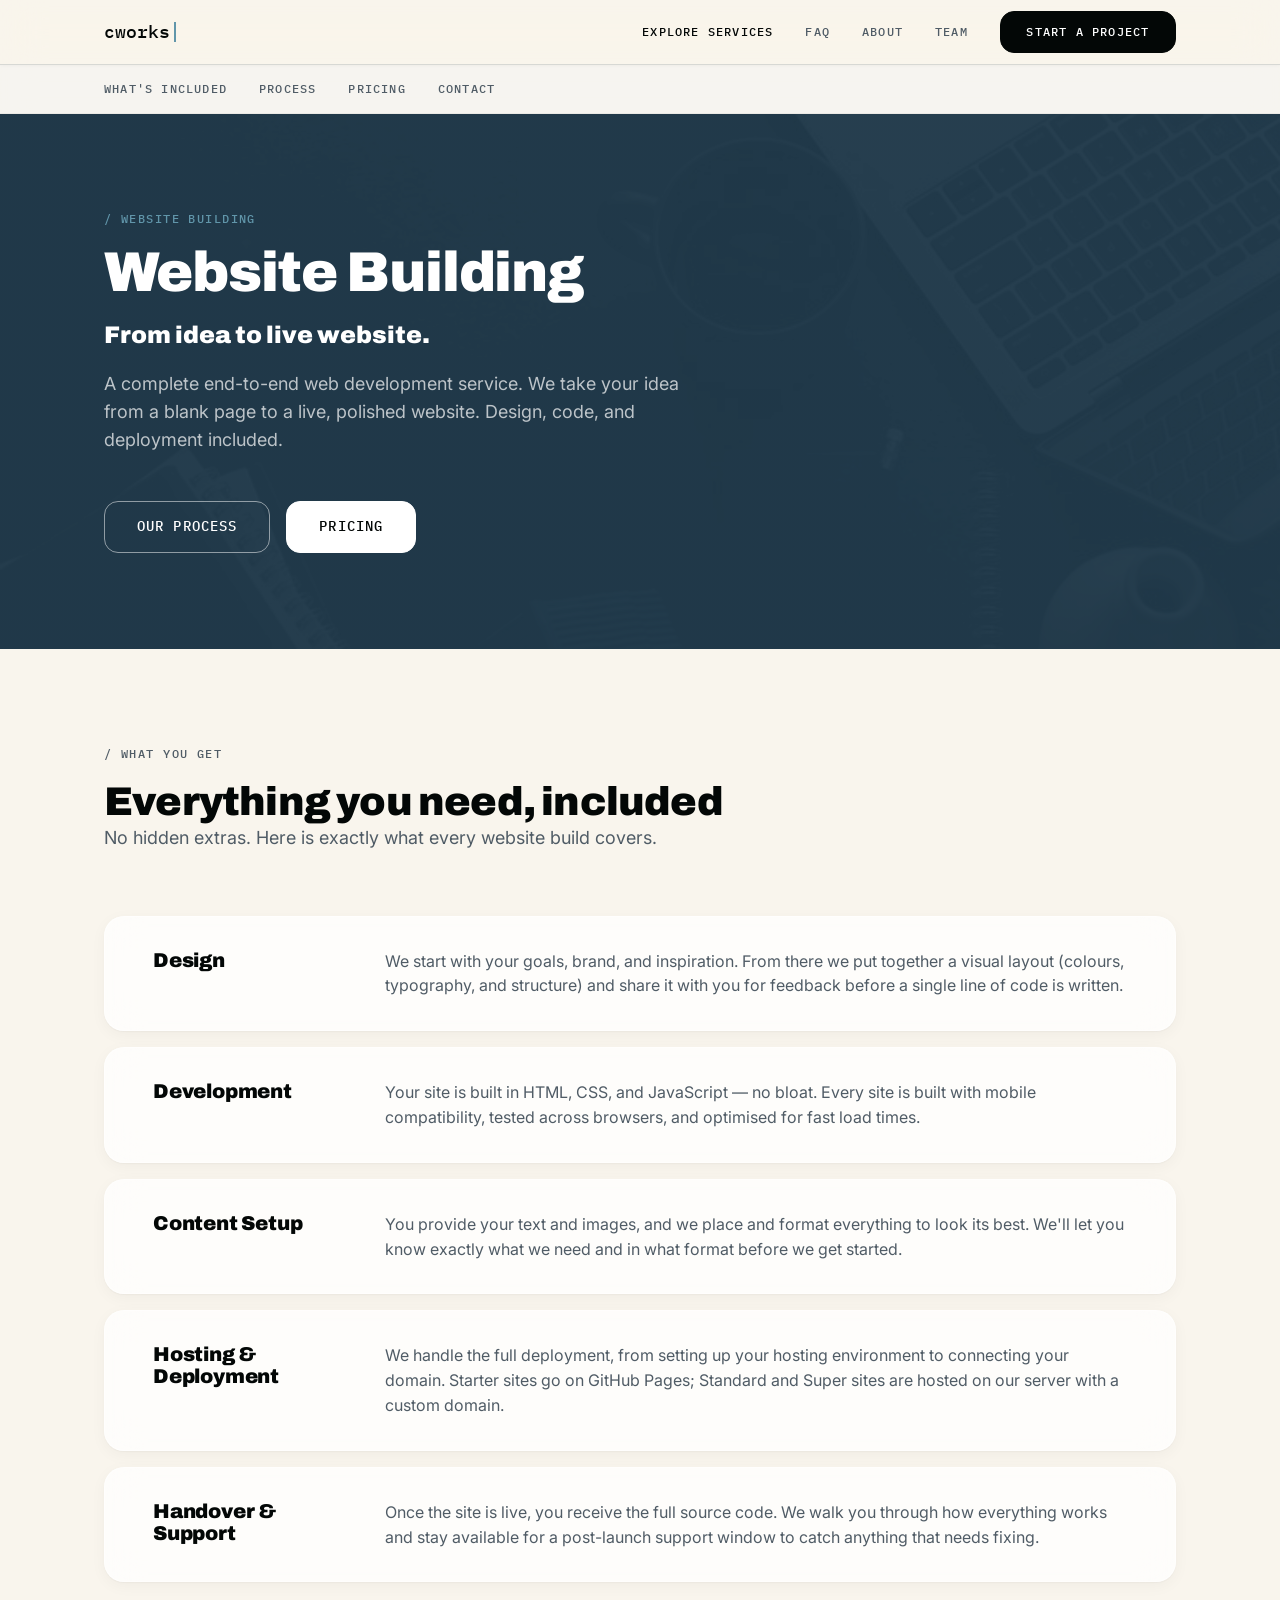
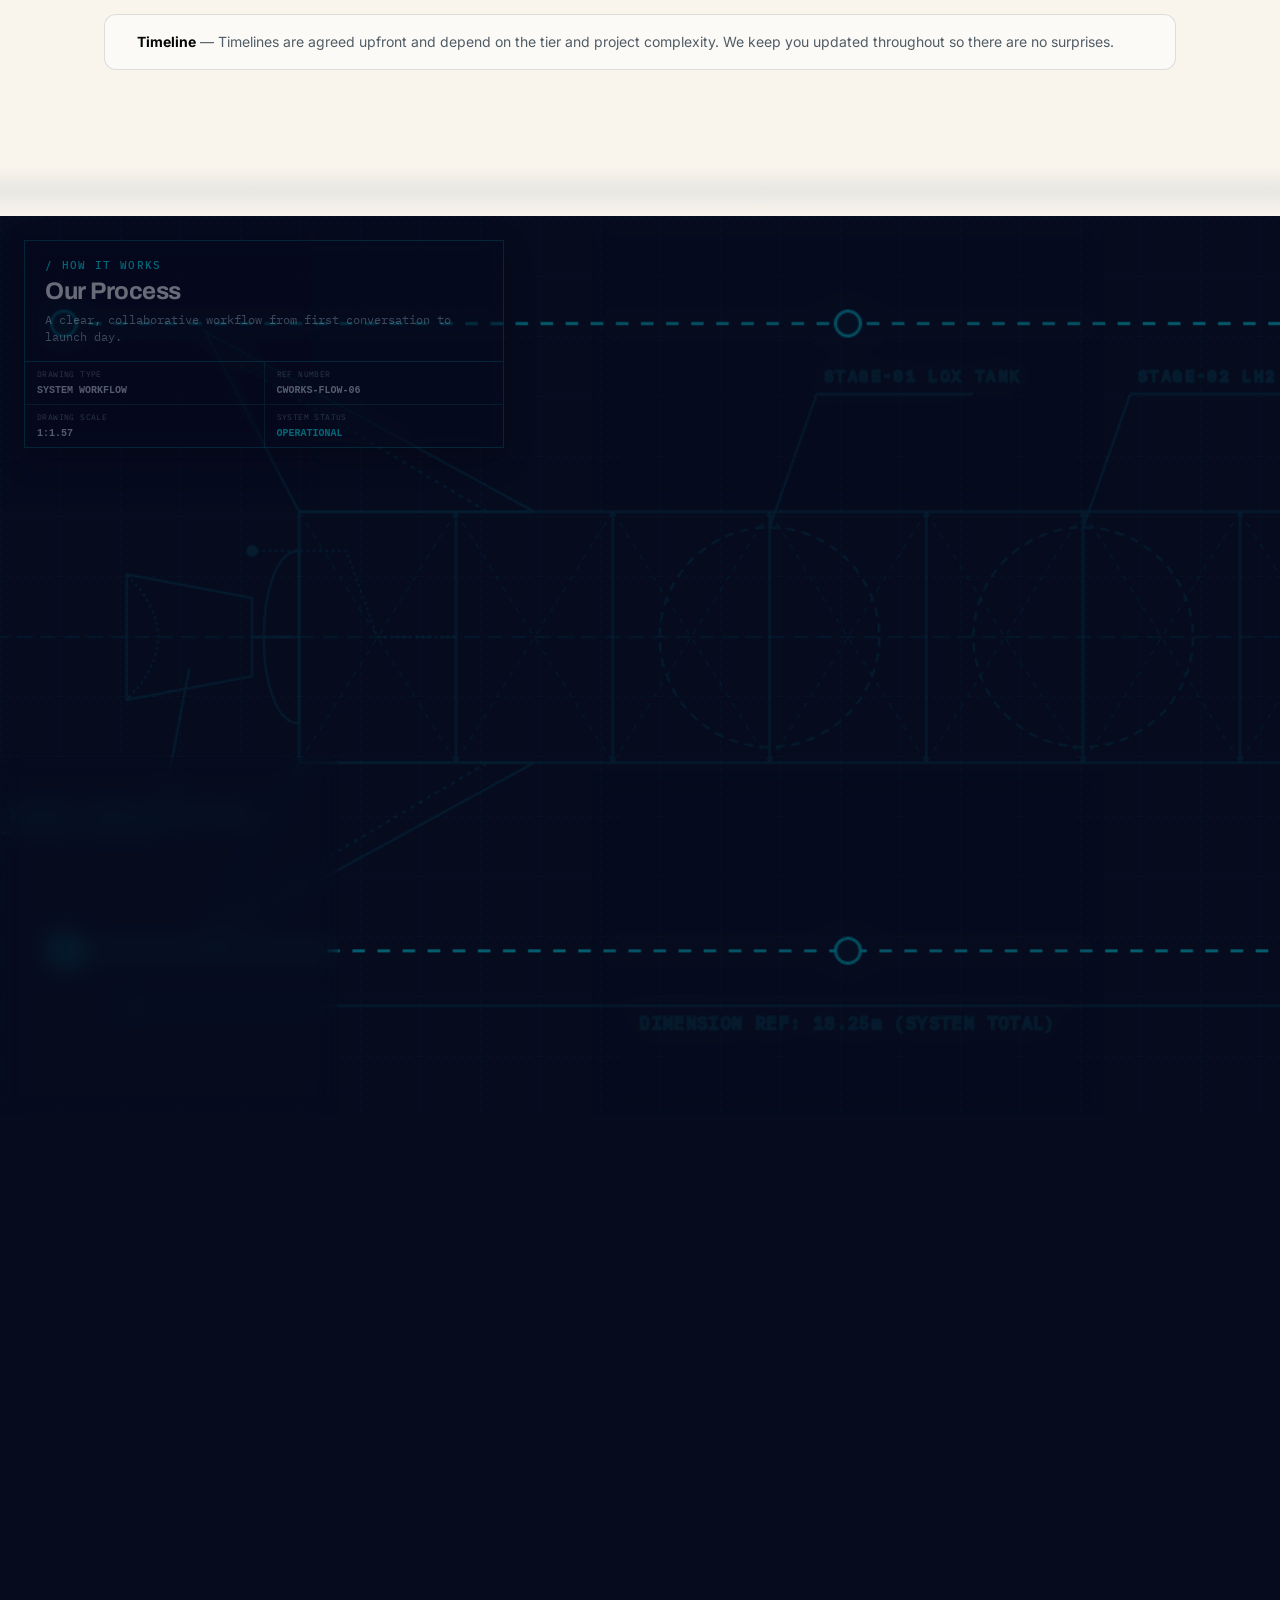
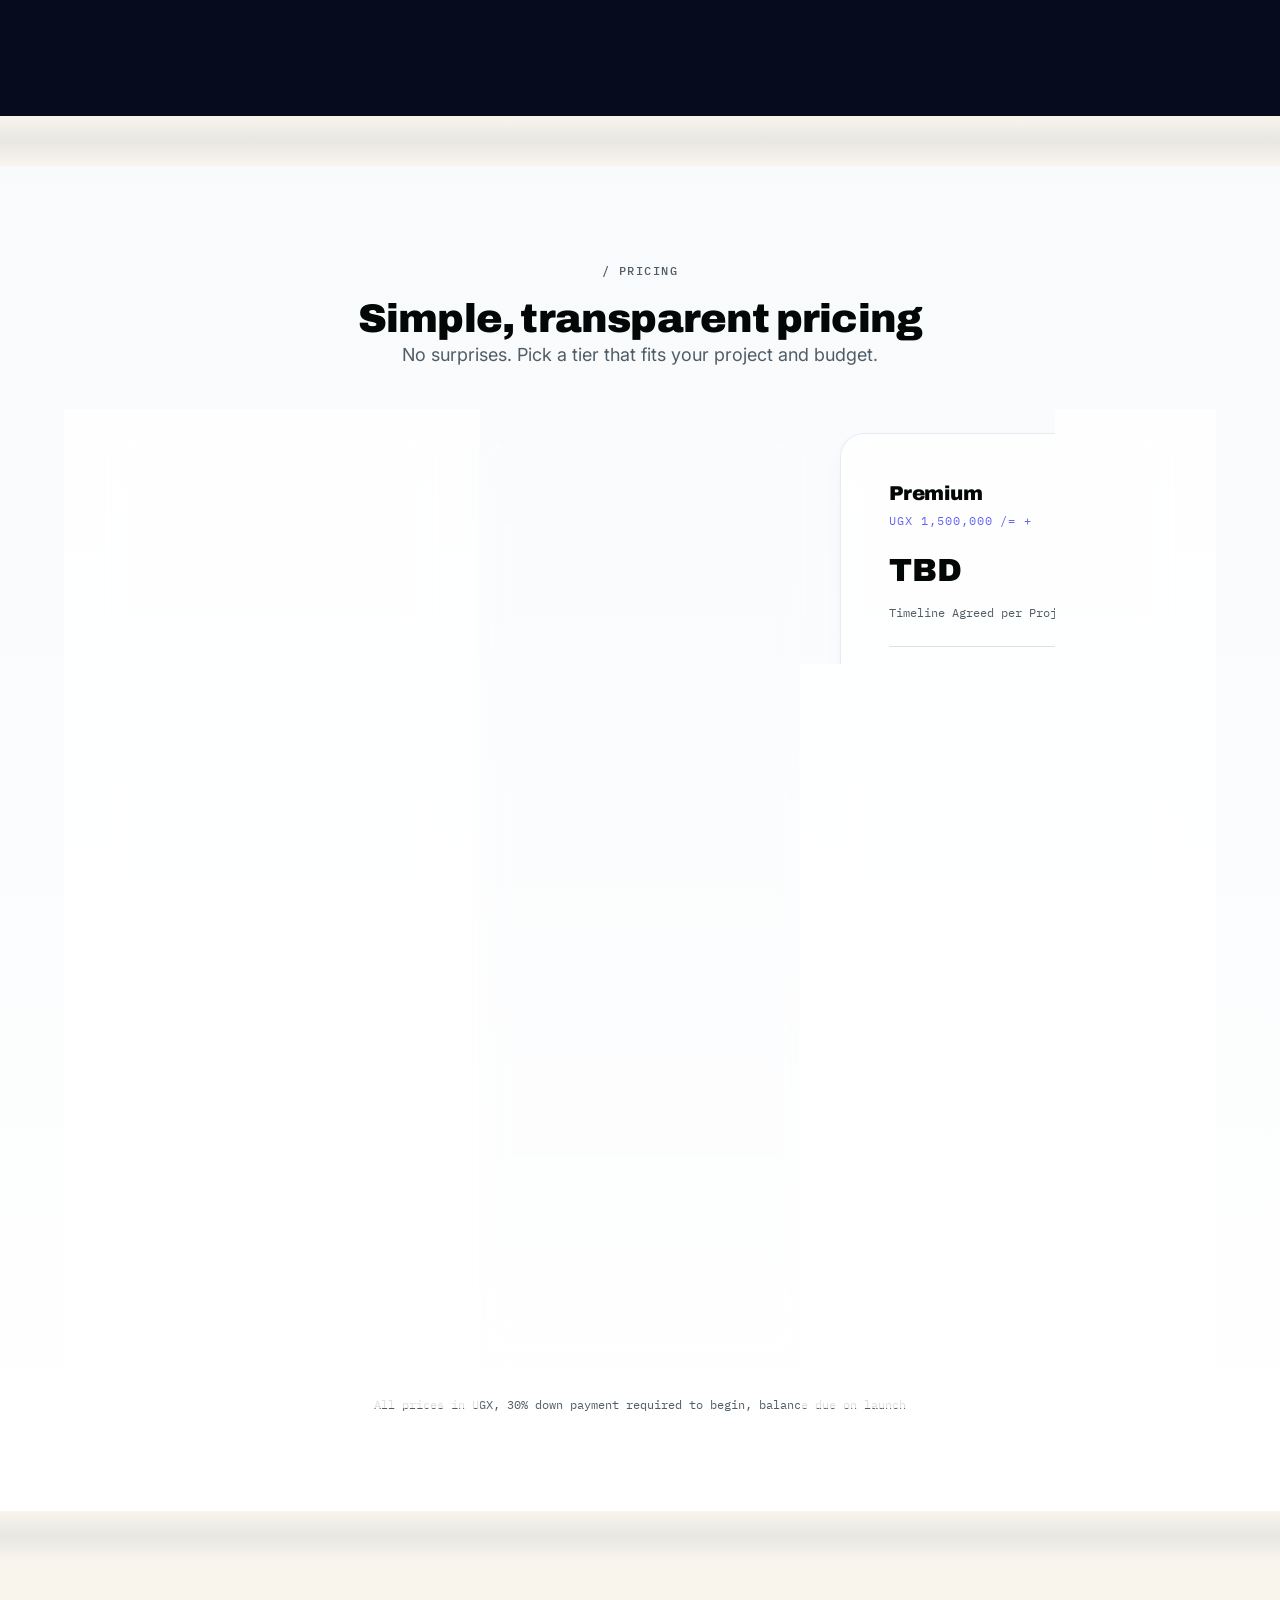
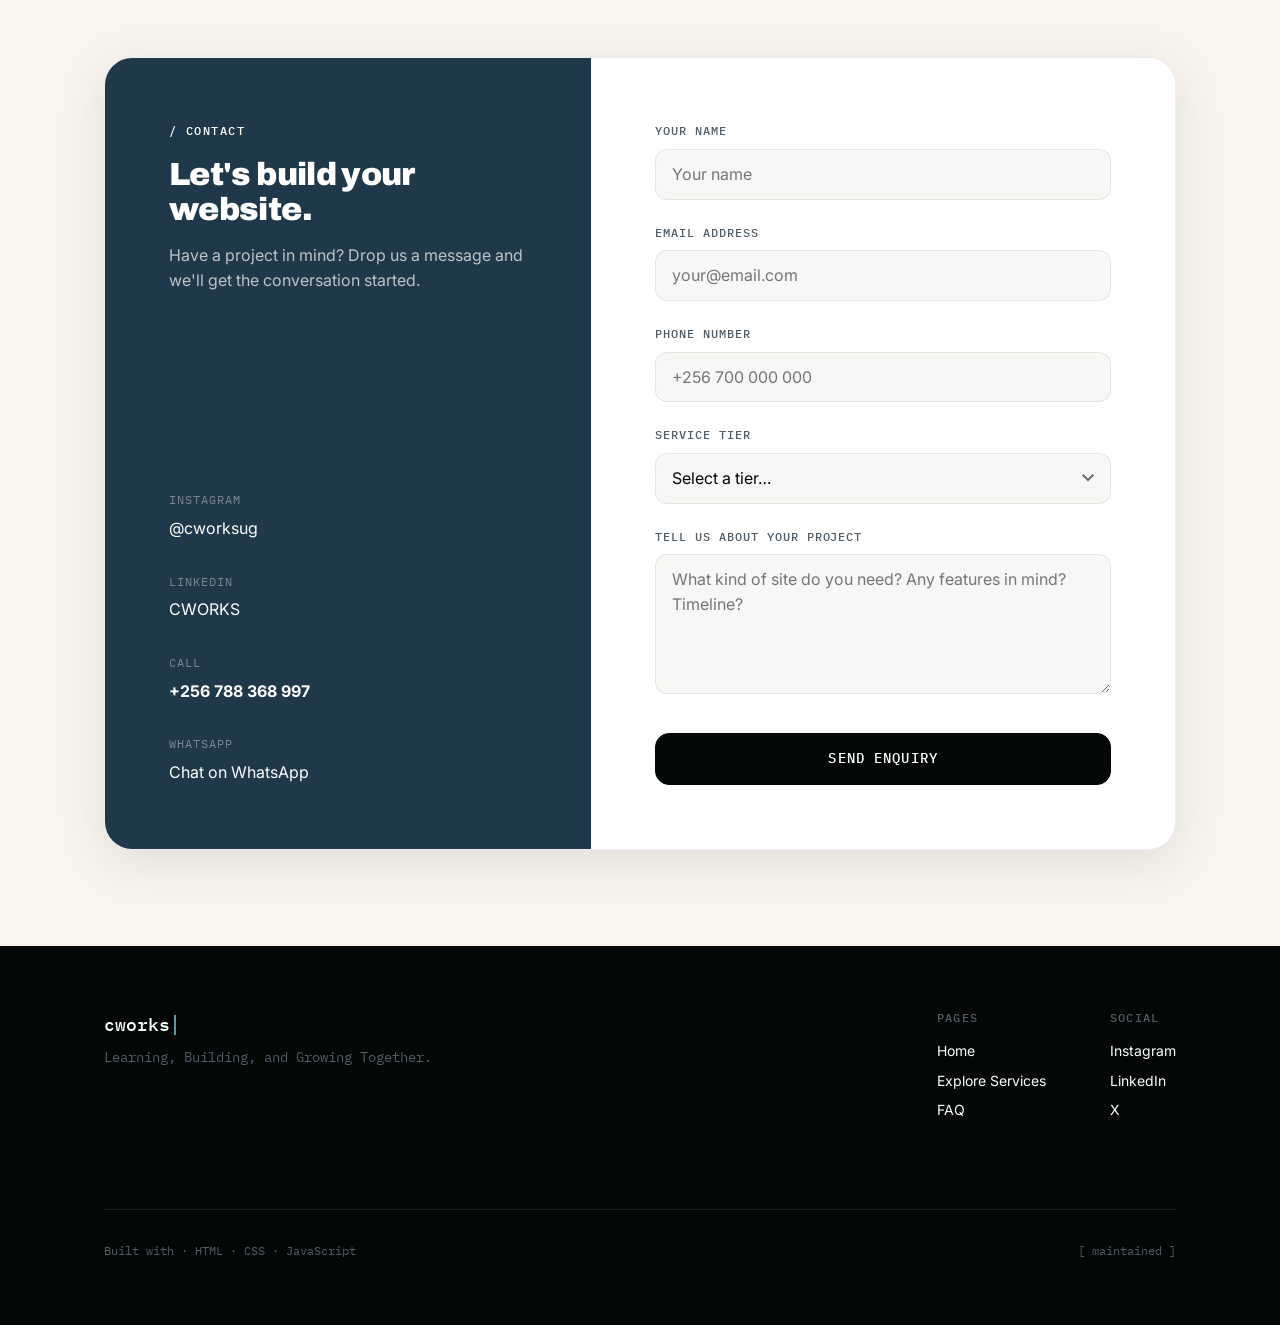
==== commit 3e82b54d: "Elisha's update Yo so I updated the team section to something smaller and better, then added a wallp" ====
--- a/explore-services.html
+++ b/explore-services.html
@@ -35,6 +35,7 @@
       </button>
       <nav class="nav-links">
         <a href="explore-services.html" class="active">Explore Services</a>
+        <a href="faq.html">FAQ</a>
         <a href="index.html#about">About</a>
         <a href="index.html#team">Team</a>
         <a href="index.html#contact" class="btn btn-primary">Start a project</a>
@@ -429,145 +430,81 @@
   <hr class="divider">
 
   <!-- ==================== -->
-  <!--  E — CTA + Contact    -->
-  <!-- ==================== -->
-  <section class="cta-band reveal" id="contact">
-    <div class="container">
-      <h2>Let's build your website</h2>
-      <p class="subhead" style="margin:0 auto var(--space-md);">Have a project in mind? Drop us a message and we'll get the conversation started.</p>
-      <p class="cta-supporting" style="color:rgba(255,255,255,0.55);max-width:560px;margin:0 auto var(--space-2xl);font-size:var(--text-sm);">Tell us about your project — what you need, your timeline, and your budget. We'll come back to you with a proposal.</p>
-    </div>
-  </section>
-
-  <section class="section reveal">
-    <div class="container">
-      <div class="contact-dual">
-        <!-- Form -->
-        <!-- TODO: Wire to a real form endpoint (Formspree or custom backend) before launch -->
-        <form id="explore-contact-form" class="contact-form" novalidate>
-          <div class="form-group">
-            <label for="es-name">Your Name</label>
-            <input type="text" id="es-name" name="name" required placeholder="Your name">
+  <!--  E — Contact Section  -->
+  <!-- ==================== -->
+  <!-- TODO: Wire to a real form endpoint (Formspree or custom backend) before launch -->
+  <section class="contact-section reveal" id="contact">
+    <div class="container">
+      <div class="contact-card-container">
+        
+        <!-- Left Side: Dark core navy panel with contact info -->
+        <div class="contact-details-panel">
+          <div>
+            <span class="eyebrow">/ contact</span>
+            <h2>Let's build your website.</h2>
+            <p class="subhead">Have a project in mind? Drop us a message and we'll get the conversation started.</p>
           </div>
-          <div class="form-group">
-            <label for="es-email">Email Address</label>
-            <input type="email" id="es-email" name="email" required placeholder="your@email.com">
+
+          <div class="contact-detail-items">
+            <div class="contact-detail-item">
+              <span class="label">Instagram</span>
+              <span class="val"><a href="https://instagram.com/cworksug" target="_blank" rel="noopener">@cworksug</a></span>
+            </div>
+            <div class="contact-detail-item">
+              <span class="label">LinkedIn</span>
+              <span class="val"><a href="https://linkedin.com/company/cworksug" target="_blank" rel="noopener">CWORKS</a></span>
+            </div>
+            <div class="contact-detail-item">
+              <span class="label">Call</span>
+              <span class="val"><strong>+256 788 368 997</strong></span>
+            </div>
+            <div class="contact-detail-item">
+              <span class="label">WhatsApp</span>
+              <span class="val"><a href="https://wa.me/256788368997" target="_blank" rel="noopener">Chat on WhatsApp</a></span>
+            </div>
           </div>
-          <div class="form-group">
-            <label for="es-phone">Phone Number</label>
-            <input type="tel" id="es-phone" name="phone" placeholder="+256 700 000 000">
+        </div>
+
+        <!-- Right Side: Light panel with form -->
+        <div class="contact-form-panel">
+          <form id="explore-contact-form" class="contact-form-el" novalidate>
+            <div class="form-group">
+              <label for="es-name">Your Name</label>
+              <input type="text" id="es-name" name="name" required placeholder="Your name">
+            </div>
+            <div class="form-group">
+              <label for="es-email">Email Address</label>
+              <input type="email" id="es-email" name="email" required placeholder="your@email.com">
+            </div>
+            <div class="form-group">
+              <label for="es-phone">Phone Number</label>
+              <input type="tel" id="es-phone" name="phone" placeholder="+256 700 000 000">
+            </div>
+            <div class="form-group">
+              <label for="es-tier">Service Tier</label>
+              <select id="es-tier" name="tier">
+                <option value="" disabled selected>Select a tier…</option>
+                <option value="Basic">Basic</option>
+                <option value="Standard">Standard</option>
+                <option value="Premium">Premium</option>
+              </select>
+            </div>
+            <div class="form-group">
+              <label for="es-message">Tell us about your project</label>
+              <textarea id="es-message" name="message" required placeholder="What kind of site do you need? Any features in mind? Timeline?"></textarea>
+            </div>
+            <div class="form-submit">
+              <button type="submit" class="btn btn-primary btn-large">Send Enquiry</button>
+            </div>
+          </form>
+
+          <div id="es-form-success" class="form-success">
+            <span class="success-icon">&#10003;</span>
+            <h3>Enquiry sent</h3>
+            <p>Thanks for reaching out. We'll review your project and get back to you with a proposal within 24 hours.</p>
           </div>
-          <div class="form-group">
-            <label for="es-tier">Service Tier</label>
-            <select id="es-tier" name="tier">
-              <option value="" disabled selected>Select a tier…</option>
-              <option value="Basic">Basic</option>
-              <option value="Standard">Standard</option>
-              <option value="Premium">Premium</option>
-            </select>
-          </div>
-          <div class="form-group">
-            <label for="es-message">Tell us about your project</label>
-            <textarea id="es-message" name="message" required placeholder="What kind of site do you need? Any features in mind? Timeline?"></textarea>
-          </div>
-          <div class="form-submit">
-            <button type="submit" class="btn btn-primary btn-large">Send Enquiry</button>
-          </div>
-        </form>
-
-        <div id="es-form-success" class="form-success">
-          <span class="success-icon">&#10003;</span>
-          <h3>Enquiry sent</h3>
-          <p>Thanks for reaching out. We'll review your project and get back to you with a proposal within 24 hours.</p>
-        </div>
-
-        <!-- Contact list -->
-        <aside class="contact-block">
-          <h3>Reach us directly</h3>
-
-          <div class="contact-detail">
-            <span class="detail-label">Instagram</span>
-            <span class="detail-value"><a href="#">[ Instagram URL ]</a></span>
-          </div>
-          <div class="contact-detail">
-            <span class="detail-label">LinkedIn</span>
-            <span class="detail-value"><a href="#">[ LinkedIn URL ]</a></span>
-          </div>
-          <div class="contact-detail">
-            <span class="detail-label">Call</span>
-            <span class="detail-value"><strong>+256 788 368 997</strong></span>
-          </div>
-          <div class="contact-detail">
-            <span class="detail-label">WhatsApp</span>
-            <span class="detail-value"><a href="https://wa.me/256788368997" target="_blank" rel="noopener">Chat on WhatsApp</a></span>
-          </div>
-          <div class="contact-detail">
-            <span class="detail-label">Review</span>
-            <span class="detail-value"><a href="#">[ Google Review URL ]</a></span>
-          </div>
-        </aside>
-      </div>
-    </div>
-  </section>
-
-  <hr class="divider">
-
-  <!-- ==================== -->
-  <!--  F — FAQ              -->
-  <!-- ==================== -->
-  <section class="section reveal" id="faq">
-    <div class="container">
-      <div class="section-header">
-        <span class="eyebrow">/ faq</span>
-        <h2>Frequently asked questions</h2>
-      </div>
-
-      <div class="accordion">
-        <div class="accordion-item">
-          <button class="accordion-trigger" aria-expanded="false">
-            <span>How long does a website take to build?</span>
-            <span class="accordion-icon"></span>
-          </button>
-          <div class="accordion-panel">
-            <p>[ answer pending ]</p>
-          </div>
-        </div>
-        <div class="accordion-item">
-          <button class="accordion-trigger" aria-expanded="false">
-            <span>Do I need to provide the content?</span>
-            <span class="accordion-icon"></span>
-          </button>
-          <div class="accordion-panel">
-            <p>[ answer pending ]</p>
-          </div>
-        </div>
-        <div class="accordion-item">
-          <button class="accordion-trigger" aria-expanded="false">
-            <span>Can you update my existing site?</span>
-            <span class="accordion-icon"></span>
-          </button>
-          <div class="accordion-panel">
-            <p>[ answer pending ]</p>
-          </div>
-        </div>
-        <div class="accordion-item">
-          <button class="accordion-trigger" aria-expanded="false">
-            <span>What do I need to get started?</span>
-            <span class="accordion-icon"></span>
-          </button>
-          <div class="accordion-panel">
-            <p>[ answer pending ]</p>
-          </div>
-        </div>
-        <div class="accordion-item">
-          <button class="accordion-trigger" aria-expanded="false">
-            <span>Do you offer ongoing maintenance?</span>
-            <span class="accordion-icon"></span>
-          </button>
-          <div class="accordion-panel">
-            <p>[ answer pending ]</p>
-          </div>
-        </div>
+        </div>
+
       </div>
     </div>
   </section>
@@ -583,18 +520,16 @@
       </div>
       <div class="footer-links">
         <div class="footer-nav">
-          <h4>Sections</h4>
-          <a href="#whats-included">What's Included</a>
-          <a href="#process">Our Process</a>
-          <a href="#pricing">Pricing</a>
-          <a href="#contact">Get in Touch</a>
+          <h4>Pages</h4>
+          <a href="index.html">Home</a>
+          <a href="explore-services.html">Explore Services</a>
+          <a href="faq.html">FAQ</a>
         </div>
         <div class="footer-nav">
-          <h4>Contact</h4>
-          <a href="mailto:hello@cworks.ug">hello@cworks.ug</a>
-          <a href="https://wa.me/256788368997">WhatsApp</a>
-          <a href="#">Instagram</a>
-          <a href="#">LinkedIn</a>
+          <h4>Social</h4>
+          <a href="https://instagram.com/cworksug" target="_blank" rel="noopener">Instagram</a>
+          <a href="https://linkedin.com/company/cworksug" target="_blank" rel="noopener">LinkedIn</a>
+          <a href="https://x.com/cworksug" target="_blank" rel="noopener">X</a>
         </div>
       </div>
       <div class="footer-bottom">
--- a/assets/css/variables.css
+++ b/assets/css/variables.css
@@ -1,13 +1,21 @@
 /* === CWORKS Design Tokens === */
 
 :root {
-  /* Color */
-  --ink: #0F172A;
-  --paper: #F8FAFC;
-  --signal: #6366F1;
-  --line: #A5B4FC;
-  --mute: #64748B;
+  /* Brand Color Palette */
+  --color-noir: #030706;      /* Noir - deep graphite black */
+  --color-denim: #20394a;     /* Denim - rich dark slate blue */
+  --color-bone: #f9f5ed;      /* Bone - elegant off-white */
+  --color-steel: #6196aa;     /* Steel - muted steel blue accent */
+  --color-concrete: #c9ccc3;  /* Concrete - soft warm gray */
   --white: #FFFFFF;
+
+  /* Global Mappings */
+  --ink: var(--color-noir);     /* Noir for main text */
+  --paper: var(--color-bone);   /* Bone for main background */
+  --signal: var(--color-steel); /* Steel for primary accent */
+  --line: rgba(32, 57, 74, 0.15); /* Denim border tint */
+  --mute: #505c66;              /* Muted blue-gray for secondary text */
+  --navy: var(--color-denim);   /* Denim for dark sections */
 
   /* Type scale */
   --text-xs: 0.75rem;    /* 12px */
--- a/assets/css/global.css
+++ b/assets/css/global.css
@@ -84,10 +84,10 @@
   position: sticky;
   top: 0;
   z-index: 100;
-  background: rgba(238, 242, 243, 0.7);
+  background: rgba(249, 245, 237, 0.75);
   backdrop-filter: blur(20px) saturate(180%);
   -webkit-backdrop-filter: blur(20px) saturate(180%);
-  border-bottom: 1px solid rgba(142, 158, 171, 0.18);
+  border-bottom: 1px solid var(--line);
   box-shadow: 0 1px 3px rgba(0,0,0,0.03);
 }
 
@@ -141,6 +141,14 @@
 .nav-links a:hover,
 .nav-links a.active {
   color: var(--ink);
+}
+
+.nav-links a.btn {
+  color: var(--white);
+}
+
+.nav-links a.btn:hover {
+  color: var(--color-noir);
 }
 
 /* --- Buttons --- */
@@ -183,6 +191,7 @@
 
 .btn-primary:hover {
   background: var(--signal);
+  color: var(--color-noir);
   border-color: var(--signal);
 }
 
@@ -193,19 +202,20 @@
 }
 
 .btn-outline:hover {
-  background: var(--ink);
+  background: var(--navy);
   color: var(--white);
 }
 
 .btn-signal {
   background: var(--signal);
-  color: var(--white);
+  color: var(--color-noir);
   border-color: var(--signal);
 }
 
 .btn-signal:hover {
-  background: var(--ink);
-  border-color: var(--ink);
+  background: var(--navy);
+  color: var(--white);
+  border-color: var(--navy);
 }
 
 .btn-white {
--- a/assets/css/explore-services.css
+++ b/assets/css/explore-services.css
@@ -2,14 +2,12 @@
 
 /* Hero — full-height with beams canvas */
 .hero-explore {
-  background: var(--ink);
+  background: linear-gradient(rgba(32, 57, 74, 0.97), rgba(32, 57, 74, 0.97)), url('../images/working.jpeg') no-repeat center center / cover;
   color: var(--white);
-  min-height: 100vh;
+  padding: var(--space-4xl) 0;
+  min-height: 50vh;
   display: flex;
   align-items: center;
-  position: relative;
-  overflow: hidden;
-  padding: 0;
 }
 
 .hero-canvas {
@@ -32,7 +30,7 @@
 }
 
 .hero-explore .eyebrow {
-  color: var(--mute);
+  color: var(--signal);
 }
 
 .hero-explore h1 {
@@ -1033,3 +1031,110 @@
     padding: 4px 8px;
   }
 }
+
+/* ===================================== */
+/*  UNIFIED SPLIT CONTACT SECTION STYLE  */
+/* ===================================== */
+
+.contact-section {
+  padding: var(--space-4xl) 0;
+}
+
+.contact-card-container {
+  display: grid;
+  grid-template-columns: 1fr 1.2fr;
+  border-radius: 28px;
+  overflow: hidden;
+  box-shadow: 0 12px 48px rgba(0, 32, 63, 0.1);
+  background: var(--white);
+  border: 1px solid rgba(0, 32, 63, 0.08);
+}
+
+.contact-details-panel {
+  background: var(--navy);
+  color: var(--white);
+  padding: var(--space-3xl);
+  display: flex;
+  flex-direction: column;
+  justify-content: space-between;
+  gap: var(--space-3xl);
+}
+
+.contact-details-panel h2 {
+  font-size: var(--text-3xl);
+  color: var(--white);
+  margin-bottom: var(--space-md);
+  line-height: 1.1;
+}
+
+.contact-details-panel .subhead {
+  color: rgba(255, 255, 255, 0.7);
+  font-size: var(--text-base);
+}
+
+.contact-details-panel .eyebrow {
+  color: var(--mint);
+  margin-bottom: var(--space-md);
+}
+
+.contact-detail-items {
+  display: flex;
+  flex-direction: column;
+  gap: var(--space-xl);
+}
+
+.contact-detail-item {
+  display: flex;
+  flex-direction: column;
+  gap: 6px;
+}
+
+.contact-detail-item .label {
+  font-family: var(--font-mono);
+  font-size: var(--text-xs);
+  text-transform: uppercase;
+  letter-spacing: 0.08em;
+  color: rgba(255, 255, 255, 0.4);
+}
+
+.contact-detail-item .val {
+  font-size: var(--text-base);
+}
+
+.contact-detail-item .val a {
+  color: var(--mint);
+  text-decoration: none;
+  transition: opacity 0.2s;
+}
+
+.contact-detail-item .val a:hover {
+  opacity: 0.8;
+  text-decoration: underline;
+}
+
+.contact-form-panel {
+  padding: var(--space-3xl);
+  background: var(--white);
+  display: flex;
+  flex-direction: column;
+  justify-content: center;
+}
+
+.contact-form-el {
+  width: 100%;
+}
+
+@media (max-width: 991px) {
+  .contact-card-container {
+    grid-template-columns: 1fr;
+  }
+
+  .contact-details-panel {
+    gap: var(--space-xl);
+    padding: var(--space-2xl);
+  }
+
+  .contact-form-panel {
+    padding: var(--space-2xl);
+  }
+}
